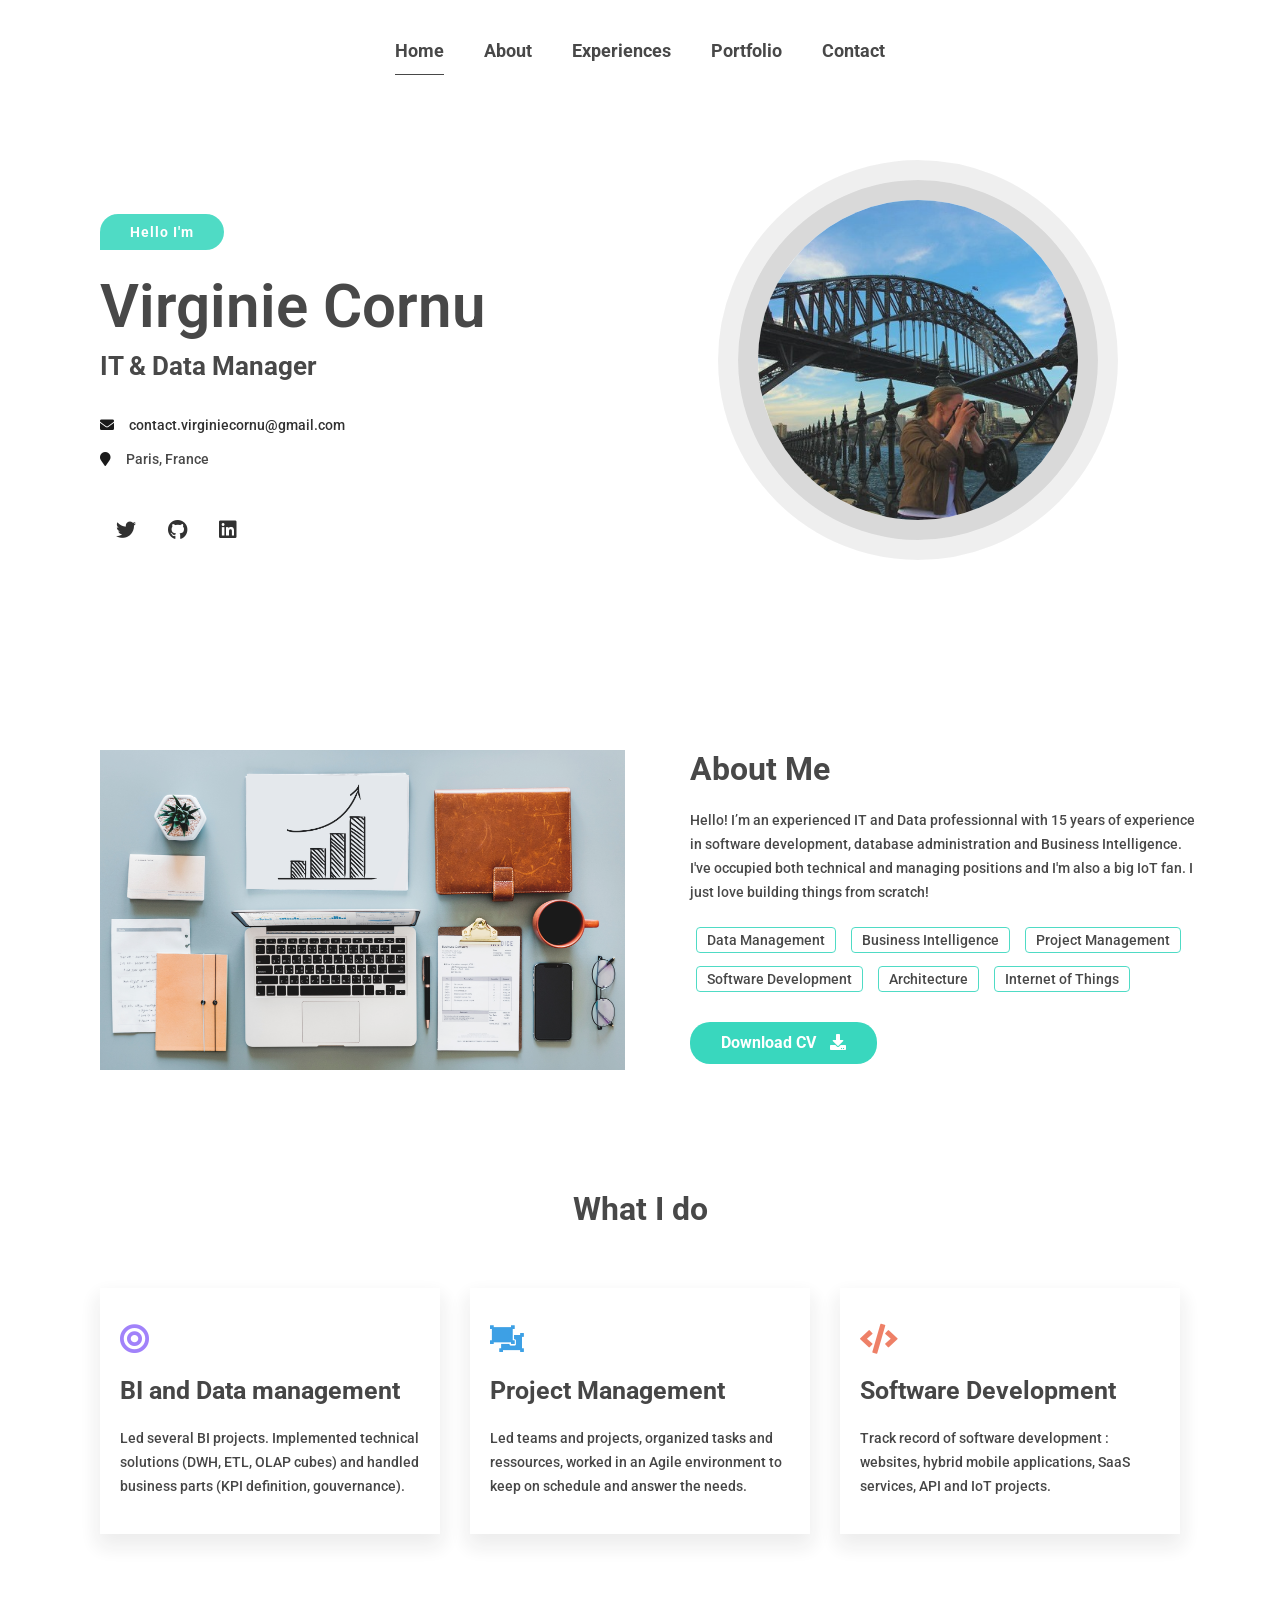
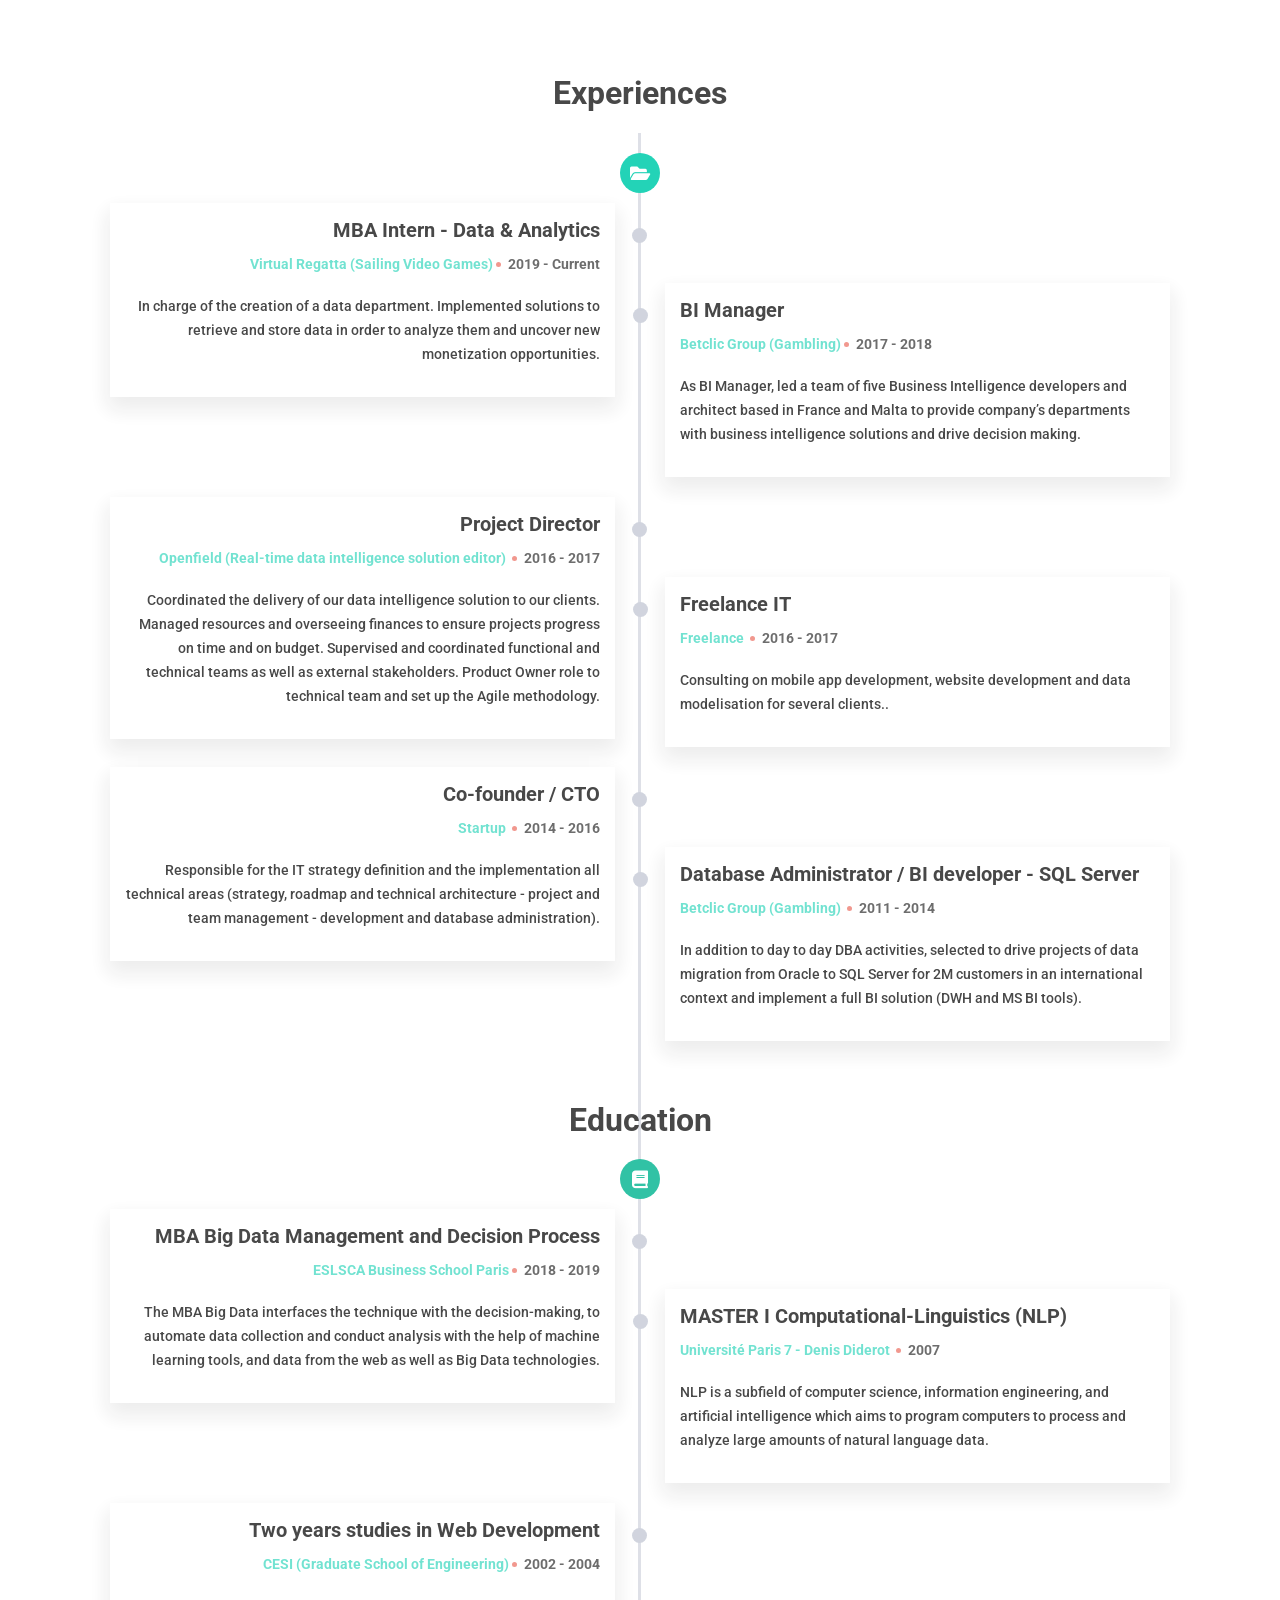
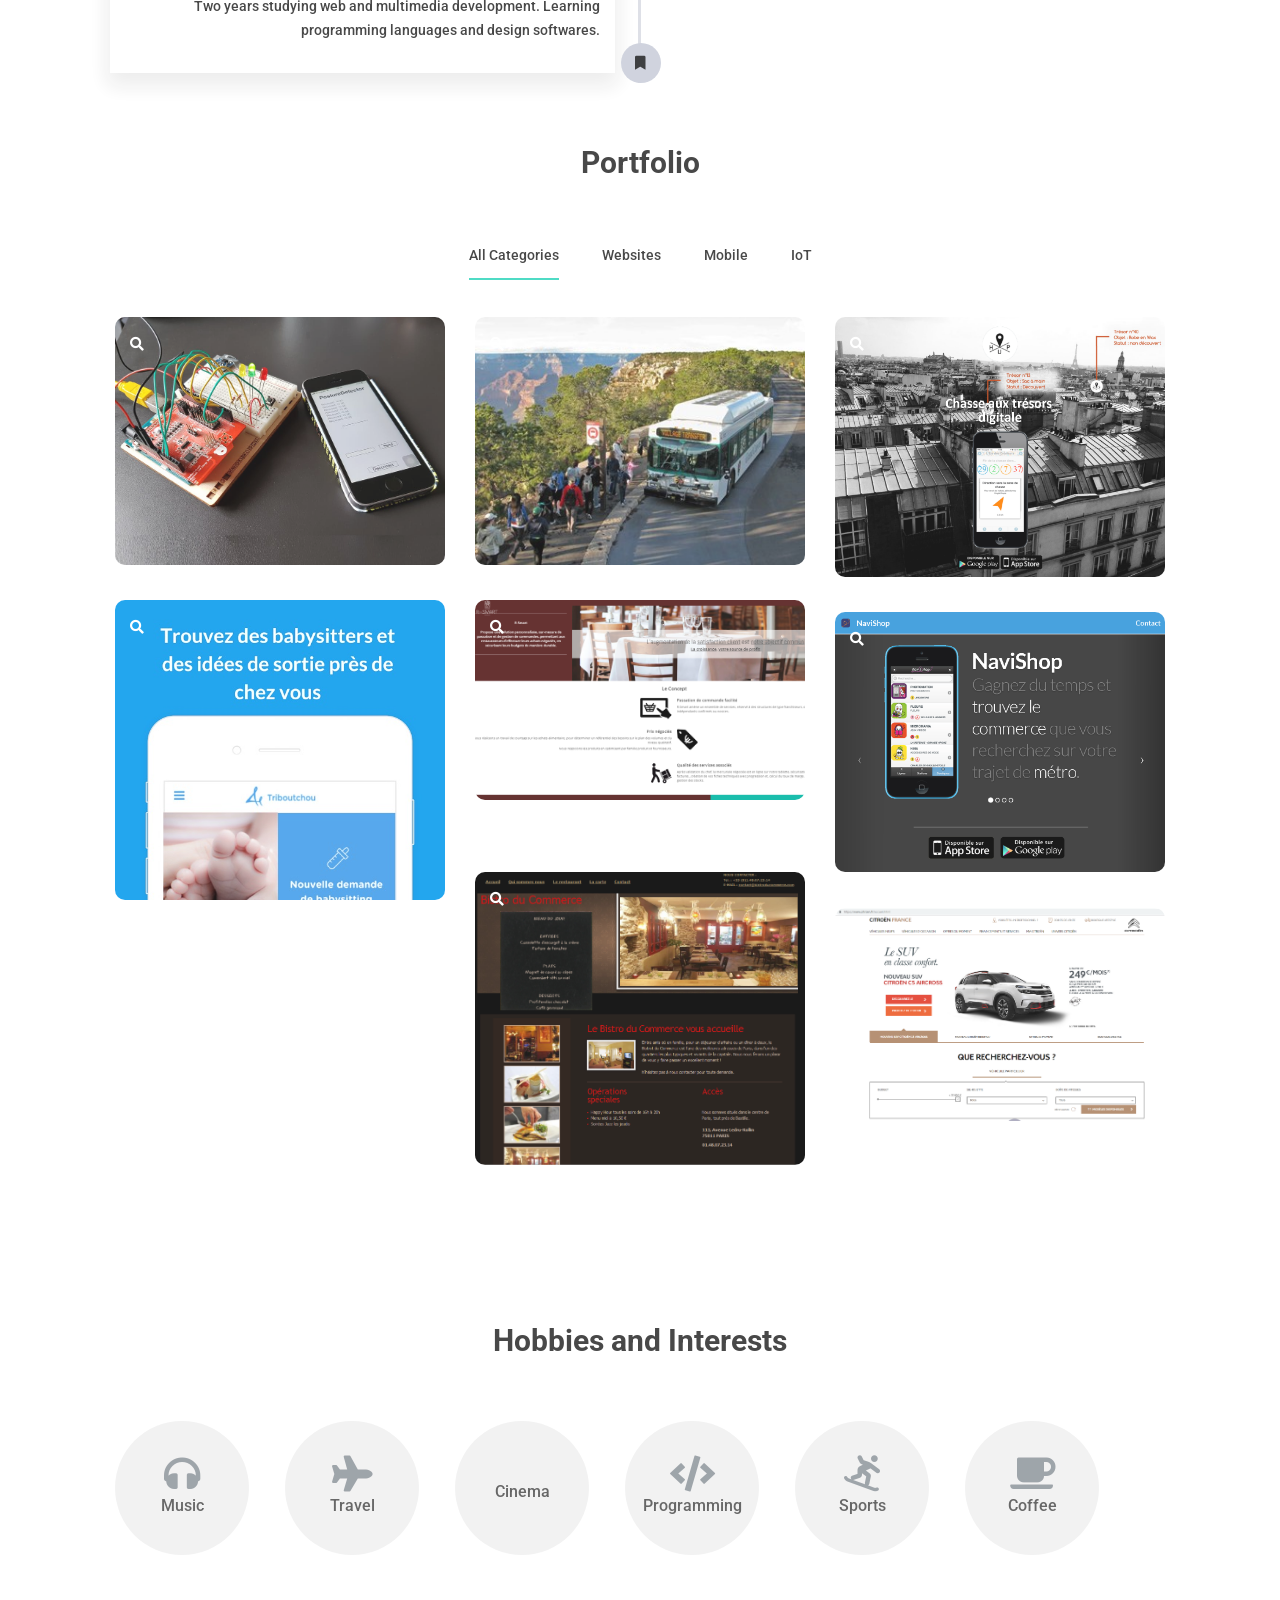
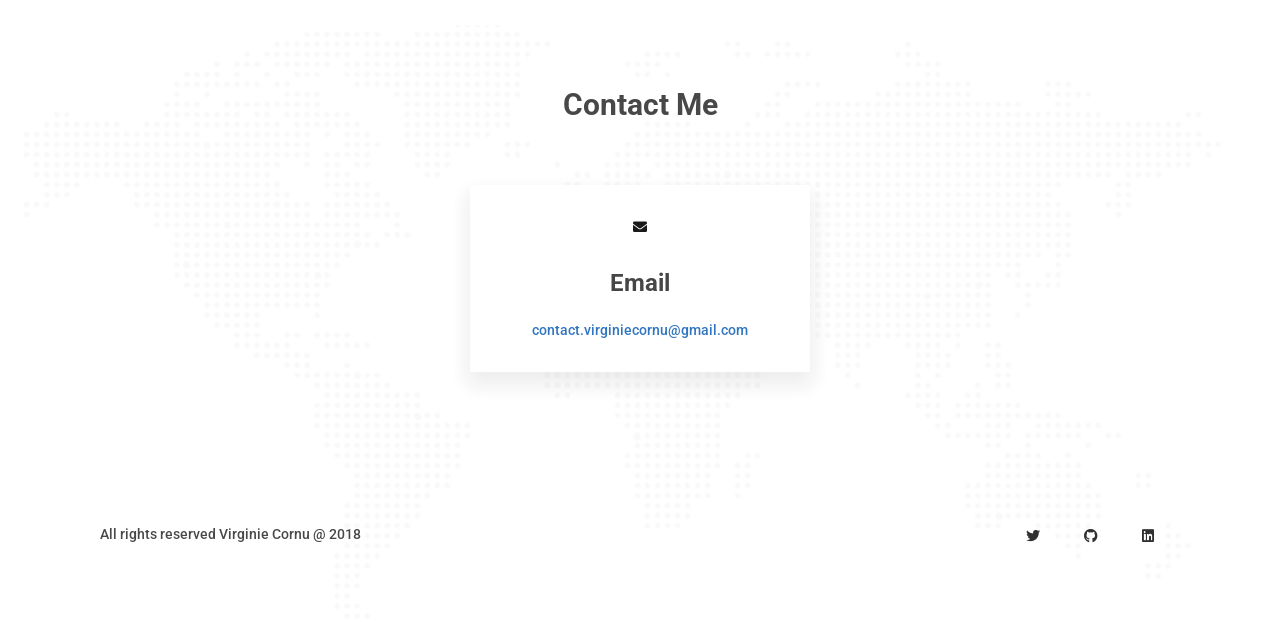
==== index.html @ fa6f68b9 "hu img" ====
<!doctype html>
<html lang="en">
    <head>
        <!-- Global site tag (gtag.js) - Google Analytics -->
        <script async src="https://www.googletagmanager.com/gtag/js?id=UA-139881128-1"></script>
        <script>
          window.dataLayer = window.dataLayer || [];
          function gtag(){dataLayer.push(arguments);}
          gtag('js', new Date());

          gtag('config', 'UA-139881128-1');
        </script>

        <title>Virginie Cornu - Resume | Portfolio</title>
        <!-- Required meta tags -->
        <meta charset="utf-8">
        <meta http-equiv="X-UA-Compatible" content="IE=edge">
        <meta name="description" content="Virginie Cornu - Resume | Portfolio." />
        <meta name="keywords" content="creative, cv, designer,  online cv, online resume, professional resume, responsive, resume, vcard " />
        <meta name="viewport" content="width=device-width, initial-scale=1, shrink-to-fit=no">

        <!-- FAV AND ICONS   -->
        <link rel="shortcut icon" href="assets/images/favicon.ico">
        <link rel="shortcut icon" href="assets/images/apple-icon.png">
        <link rel="shortcut icon" sizes="72x72" href="assets/images/apple-icon-72x72.png">
        <link rel="shortcut icon" sizes="114x114" href="assets/images/apple-icon-114x114.png">

        <!-- Google Font-->
        <link href="http://fonts.googleapis.com/css?family=Roboto" rel="stylesheet">
        <!-- Font Awesome -->
        <!--<link rel="stylesheet" href="assets/icons/font-awesome-4.7.0/css/font-awesome.min.css">-->
		<link rel="stylesheet" href="assets/icons/fontawesome-free-5.8.1-web/css/all.css">

        <!-- Bootstrap CSS -->
        <link rel="stylesheet" href="assets/plugins/css/bootstrap.min.css">
        <!-- Animate CSS-->
        <link rel="stylesheet" href="assets/plugins/css/animate.css">
        <!-- Owl Carousel CSS-->
        <link rel="stylesheet" href="assets/plugins/css/owl.css">
        <!-- Fancybox-->
        <link rel="stylesheet" href="assets/plugins/css/jquery.fancybox.min.css">
        <!-- Custom CSS-->
        <link rel="stylesheet" href="assets/css/styles.css">
        <link rel="stylesheet" href="assets/css/responsive.css">

        <!-- Colors -->
        <link rel="stylesheet" href="assets/css/colors/defauld.css" title="defauld">
        <!-- <link rel="alternate stylesheet" href="assets/css/colors/blue.css" title="blue"> -->
        <!-- <link rel="alternate stylesheet" href="assets/css/colors/green.css" title="green"> -->
        <!-- <link rel="alternate stylesheet" href="assets/css/colors/blue-munsell.css" title="blue-munsell"> -->
        <!-- <link rel="alternate stylesheet" href="assets/css/colors/orange.css" title="orange"> -->
        <!-- <link rel="alternate stylesheet" href="assets/css/colors/purple.css" title="purple"> -->
        <!-- <link rel="alternate stylesheet" href="assets/css/colors/slate.css" title="slate"> -->
        <!-- <link rel="alternate stylesheet" href="assets/css/colors/yellow.css" title="yellow"> -->
    </head>
    <body class="white-vertion black-bg">
        <!-- Start Loader -->
        <div class="section-loader">
            <div class="loader">
                <div></div>
                <div></div>
            </div>
        </div>
        <!-- End Loader -->

        <!--
        ===================
           NAVIGATION
        ===================
        -->
        <header class="black-bg mh-header mh-fixed-nav nav-scroll mh-xs-mobile-nav wow fadeInUp" id="mh-header">
            <div class="overlay"></div>
            <div class="container">
                <div class="row">
                    <nav class="navbar navbar-expand-lg mh-nav nav-btn">
                        <button class="navbar-toggler" type="button" data-toggle="collapse" data-target="#navbarSupportedContent" aria-controls="navbarSupportedContent" aria-expanded="false" aria-label="Toggle navigation">
                            <span class="navbar-toggler-icon icon"></span>
                        </button>

                        <div class="collapse navbar-collapse" id="navbarSupportedContent">
                            <ul class="navbar-nav mr-auto ml-auto">
                                <li class="nav-item active">
                                    <a class="nav-link" href="#mh-home">Home</a>
                                </li>
                                <li class="nav-item">
                                    <a class="nav-link" href="#mh-about">About</a>
                                </li><!--
                                <li class="nav-item">
                                   <a class="nav-link" href="#mh-skills">Skills</a>
                                </li>   -->
                                <li class="nav-item">
                                   <a class="nav-link" href="#mh-experience">Experiences</a>
                                </li>
                                <li class="nav-item">
                                    <a class="nav-link" href="#mh-portfolio">Portfolio</a>
                                </li>
                                <li class="nav-item">
                                   <a class="nav-link" href="#mh-contact">Contact</a>
                                </li>
                            </ul>
                        </div>
                    </nav>
                </div>
            </div>
        </header>

        <!--
        ===================
            HOME
        ===================
        -->
        <section class="mh-home" id="mh-home">
            <div class="home-ovimg">
                <div class="container">
                    <div class="row xs-column-reverse section-separator vertical-middle-content home-padding">
                        <div class="col-sm-6">
                            <div class="mh-header-info">
                                <div class="mh-promo wow fadeInUp" data-wow-duration="0.8s" data-wow-delay="0.1s">
                                    <span>Hello I'm</span>
                                </div>

                                <h2 class="wow fadeInUp" data-wow-duration="0.8s" data-wow-delay="0.2s">Virginie Cornu</h2>
                                <h4 class="wow fadeInUp" data-wow-duration="0.8s" data-wow-delay="0.3s">IT & Data Manager</h4>

                                <ul>
                                    <li class="wow fadeInUp" data-wow-duration="0.8s" data-wow-delay="0.4s"><i class="fa fa-envelope"></i><a href="mailto:">contact.virginiecornu@gmail.com</a></li>
                                    <li class="wow fadeInUp" data-wow-duration="0.8s" data-wow-delay="0.6s"><i class="fa fa-map-marker"></i><address>Paris, France</address></li>
                                </ul>

                                <ul class="social-icon wow fadeInUp" data-wow-duration="0.8s" data-wow-delay="0.7s">
									<li><a href="https://twitter.com/virginie_cornu" target="_blank"><i class="fab fa-twitter btn-lg"></i></a></li>
									<li><a href="https://github.com/cvirginie" target="_blank"><i class="fab fa-github btn-lg"></i></a></li>
                                    <li><a href="https://www.linkedin.com/in/virginiecornu/"><i class="fab fa-linkedin btn-lg"></i></a></li>
                                </ul>
                            </div>
                        </div>
                        <div class="col-sm-6">
                            <div class="hero-img wow fadeInUp" data-wow-duration="0.8s" data-wow-delay="0.6s">
                                <div class="img-border">
                                    <img src="assets/images/CV5.jpg" alt=""  class="img-fluid">
                                </div>
                            </div>
                        </div>
                    </div>
                </div>
            </div>
        </section>

        <!--
        ==================
            ABOUT
        =================
        -->
        <section class="mh-about" id="mh-about">
            <div class="container">
                <div class="row section-separator">
                    <div class="col-sm-12 col-md-6">
                        <div class="mh-about-img shadow-2 wow fadeInUp" data-wow-duration="0.8s" data-wow-delay="0.4s">
                            <img src="assets/images/work.jpg" alt="" class="img-fluid">
                        </div>
                    </div>
                    <div class="col-sm-12 col-md-6" style="padding-left:0;padding-right:0">
                        <div class="mh-about-inner">
                            <h2 class="wow fadeInUp" data-wow-duration="0.8s" data-wow-delay="0.1s">About Me</h2>
                            <p class="wow fadeInUp" data-wow-duration="0.8s" data-wow-delay="0.2s">Hello! I’m
                            an experienced IT and Data professionnal with 15 years of experience in software development, database administration
							and Business Intelligence. I've occupied both technical and managing positions and I'm also a big IoT fan.  I just love building things from scratch!</p>
                           <div class="mh-about-tag wow fadeInUp" data-wow-duration="0.8s" data-wow-delay="0.3s">
								<ul>
									<li><span>Data Management</span></li>
									<li><span>Business Intelligence</span></li>
									<li><span>Project Management</span></li>
									<li><span>Software Development</span></li>
									<li><span>Architecture</span></li>
									<li><span>Internet of Things</span></li>
								</ul>
							</div>
                            <a href="CV_VirginieCornu_USs_2019.pdf" class="btn btn-fill wow fadeInUp" data-wow-duration="0.8s" data-wow-delay="0.4s">Download CV <i class="fa fa-download"></i></a>
                        </div>
                    </div>
                </div>
            </div>
        </section>

        <!--
        ===================
           SERVICE
        ===================
        -->
        <section class="mh-service">
            <div class="container">
                <div class="row section-separator">
                    <div class="col-sm-12 text-center section-title wow fadeInUp" data-wow-duration="0.8s" data-wow-delay="0.2s">
                        <h2>What I do</h2>
                    </div>
                    <div class="col-sm-4">
                        <div class="mh-service-item shadow-1 dark-bg wow fadeInUp" data-wow-duration="0.8s" data-wow-delay="0.3s">
                            <i class="fa fa-bullseye purple-color"></i>
                            <h3>BI and Data management</h3>
                            <p>
                                Led several BI projects. Implemented technical solutions (DWH, ETL, OLAP cubes) and handled business parts (KPI definition, gouvernance).
                            </p>
                        </div>
                    </div>
                    <div class="col-sm-4">
                        <div class="mh-service-item shadow-1 dark-bg wow fadeInUp" data-wow-duration="0.8s" data-wow-delay="0.5s">
                            <i class="fa fa-object-ungroup sky-color"></i>
                            <h3>Project Management</h3>
                            <p>
                                Led teams and projects, organized tasks and ressources, worked in an Agile environment to keep on schedule and answer the needs.
                            </p>
                        </div>
                    </div>
                    <div class="col-sm-4">
                        <div class="mh-service-item shadow-1 dark-bg wow fadeInUp" data-wow-duration="0.8s" data-wow-delay="0.7s">
                            <i class="fa fa-code iron-color"></i>
                            <h3>Software Development</h3>
                            <p>
                                Track record of software development : websites, hybrid mobile applications, SaaS services, API and IoT projects.
                            </p>
                        </div>
                    </div>
                </div>
            </div>
        </section>

        <!--
        ===================
           SKILLS
        ===================
        <section class="mh-skills" id="mh-skills">
            <div class="container">
                <div class="row section-separator">
                    <div class="section-title text-center col-sm-12">
                    </div>
                    <div class="col-sm-12 col-md-6">
                        <div class="mh-skills-inner">
                            <div class="mh-professional-skill wow fadeInUp" data-wow-duration="0.8s" data-wow-delay="0.3s">
                                <h3>Professional Skills</h3>
                                <div class="each-skills">
                                    <div class="mh-about-tag wow fadeInUp" data-wow-duration="0.8s" data-wow-delay="0.3s">
										<ul>
											<li><span>Project Management</span></li>
											<li><span>Business Intelligence</span></li>
											<li><span>Data Architecture</span></li>
											<li><span>Cloud Computing</span></li>
											<li><span>Software Development</span></li>
										</ul>
									</div>
                                </div>
                            </div>
                        </div>
                    </div>
                    <div class="col-sm-12 col-md-6">
                        <div class="mh-professional-skills wow fadeInUp" data-wow-duration="0.8s" data-wow-delay="0.5s">
                            <h3>Technical Skills</h3>
                            <ul class="mh-professional-progress" >
                                <li>
                                    <div class="mh-progress mh-progress-circle" data-progress="95"></div>
                                    <div class="pr-skill-name">SQL</div>
                                </li>
                                <li>
                                    <div class="mh-progress mh-progress-circle" data-progress="55"></div>
                                    <div class="pr-skill-name">Computer Vision</div>
                                </li>
                                <li>
                                    <div class="mh-progress mh-progress-circle" data-progress="86"></div>
                                    <div class="pr-skill-name">Ionic/Cordova</div>
                                </li>
                                <li>
                                    <div class="mh-progress mh-progress-circle" data-progress="60"></div>
                                    <div class="pr-skill-name">IoT</div>
                                </li>
                                <li>
                                    <div class="mh-progress mh-progress-circle" data-progress="60"></div>
                                    <div class="pr-skill-name">Docker</div>
                                </li>
                                <li>
                                    <div class="mh-progress mh-progress-circle" data-progress="60"></div>
                                    <div class="pr-skill-name">Github</div>
                                </li>
                                <li>
                                    <div class="mh-progress mh-progress-circle" data-progress="60"></div>
                                    <div class="pr-skill-name">MongoDB</div>
                                </li>
                                <li>
                                    <div class="mh-progress mh-progress-circle" data-progress="60"></div>
                                    <div class="pr-skill-name">JIRA</div>
                                </li>
                            </ul>

                        </div>
                    </div>
                </div>
            </div>
        </section>
        -->


		<!--
        ===================
           RESUME
        ===================
        -->
		<section id="mh-experience" class="section mobileHide">
			<div class="container">
				<!-- section title -->
				<div class="section-title">
					<h2 style="margin-top: 80px;margin-bottom: 20px;">Experiences</h2>
				</div>
				<!-- section title end-->

				<div class="row">
					<div class="col-md-12">
						<div class="timeline">

						<!-- Experience Timeline -->

							<div class="timeline-category exp-category wow fadeInUp" data-wow-duration="0.8s" data-wow-delay="0.3s">

								<div class="timeline-category-icon">
									<div class="iconspace"><i class="fa fa-folder-open"></i></div>
								</div> <!-- /.timeline-category-icon end -->

							</div> <!-- /.timeline-category end -->


								<div class="timeline-post timeline-post-left wow fadeInUp" data-wow-duration="0.8s" data-wow-delay="0.3s">
									<div class="timeline-post-content-holder">
										<div class="timeline-post-icon"></div>
										<div class="timeline-post-title">
											<h5>MBA Intern - Data & Analytics</h5>
										</div>
										<div class="timeline-post-subtitle">
											<p><span>Virtual Regatta (Sailing Video Games)</span><span class="timeline-duration">2019 - Current</span></p>
										</div>
										<div class="timeline-post-content">
											<p>In charge of the creation of a data department.
											Implemented solutions to retrieve and store data in order to analyze them and uncover new monetization
											opportunities.</p>
										</div>
									</div>
								</div>
								<div class="timeline-post timeline-post-right wow fadeInUp" data-wow-duration="0.8s" data-wow-delay="0.3s">
									<div class="timeline-post-content-holder">
										<div class="timeline-post-icon"></div>
										<div class="timeline-post-title">
											<h5>BI Manager</h5>
										</div>
										<div class="timeline-post-subtitle">
											<p><span>Betclic Group (Gambling)</span><span class="timeline-duration">2017 - 2018</span></p>
										</div>
										<div class="timeline-post-content">
											<p>As BI Manager, led a team of five Business Intelligence developers and architect based in France and Malta to
											provide company’s departments with business intelligence solutions and drive decision making.</p>
										</div>
									</div>
								</div>
								<div class="timeline-post timeline-post-left wow fadeInUp" data-wow-duration="0.8s" data-wow-delay="0.3s">
									<div class="timeline-post-content-holder">
										<div class="timeline-post-icon"></div>
										<div class="timeline-post-title">
											<h5>Project Director</h5>
										</div>
										<div class="timeline-post-subtitle">
											<p><span>Openfield (Real-time data intelligence solution editor) </span><span class="timeline-duration">2016 - 2017</span></p>
										</div>
										<div class="timeline-post-content">
											<p>Coordinated the delivery of our data intelligence solution to our clients.
											Managed resources and overseeing finances to ensure projects progress on time and on budget.
											Supervised and coordinated functional and technical teams as well as external stakeholders.
											Product Owner role to technical team and set up the Agile methodology.</p>
										</div>
									</div>
								</div>
								<div class="timeline-post timeline-post-right wow fadeInUp" data-wow-duration="0.8s" data-wow-delay="0.3s">
									<div class="timeline-post-content-holder">
										<div class="timeline-post-icon"></div>
										<div class="timeline-post-title">
											<h5>Freelance IT</h5>
										</div>
										<div class="timeline-post-subtitle">
											<p><span>Freelance </span><span class="timeline-duration">2016 - 2017</span></p>
										</div>
										<div class="timeline-post-content">
											<p>Consulting on mobile app development, website development and data modelisation for several clients..</p>
										</div>
									</div>
								</div>
								<div class="timeline-post timeline-post-left wow fadeInUp" data-wow-duration="0.8s" data-wow-delay="0.3s">
									<div class="timeline-post-content-holder">
										<div class="timeline-post-icon"></div>
										<div class="timeline-post-title">
											<h5>Co-founder / CTO</h5>
										</div>
										<div class="timeline-post-subtitle">
											<p><span>Startup </span><span class="timeline-duration">2014 - 2016</span></p>
										</div>

										<div class="timeline-post-content">
											<p>Responsible for the IT strategy definition and the implementation all technical areas
											(strategy, roadmap and technical architecture - project and team management - development and database administration).</p>
										</div>
									</div>
								</div>

								<div class="timeline-post timeline-post-right wow fadeInUp" data-wow-duration="0.8s" data-wow-delay="0.3s">
									<div class="timeline-post-content-holder">
										<div class="timeline-post-icon"></div>
										<div class="timeline-post-title">
											<h5>Database Administrator / BI developer - SQL Server</h5>
										</div>
										<div class="timeline-post-subtitle">
											<p><span>Betclic Group (Gambling) </span><span class="timeline-duration">2011 - 2014</span></p>
										</div>
										<div class="timeline-post-content">
											<p>In addition to day to day DBA activities, selected to drive projects of data migration from Oracle to
											SQL Server for 2M customers in an international context and implement a full BI solution (DWH and MS BI tools).</p>
										</div>
									</div>
								</div>


						<!-- Experience Timeline  end -->

						<!-- Education Timeline -->
							<div class="timeline-category edu-cagegory wow fadeInUp" data-wow-duration="0.8s" data-wow-delay="0.3s">
								<h2 style="padding-top: 50px;margin-bottom: 20px;">Education</h2>
								<div class="timeline-category-icon">
									<div class="iconspace"><i class="fa fa-book"></i></div>
								</div> <!-- /.timeline-category-icon end -->
							</div> <!-- /.timeline-category end -->
								<div class="timeline-post timeline-post-left wow fadeInUp" data-wow-duration="0.8s" data-wow-delay="0.3s">
									<div class="timeline-post-content-holder">
										<div class="timeline-post-icon"></div>
										<div class="timeline-post-title">
											<h5>MBA Big Data Management and Decision Process</h5>
										</div>
										<div class="timeline-post-subtitle">
											<p><span>ESLSCA Business School Paris</span><span class="timeline-duration">2018 - 2019</span></p>
										</div>
										<div class="timeline-post-content">
											<p>The MBA Big Data interfaces the technique with the decision-making, to automate data collection
											and conduct analysis with the help of machine learning tools, and data from the web as well as Big Data
											technologies.</p>
										</div>
									</div> <!-- /.timeline-post-content-holder end -->
								</div> <!-- /.timeline-post end -->
								<div class="timeline-post timeline-post-right wow fadeInUp" data-wow-duration="0.8s" data-wow-delay="0.3s">
									<div class="timeline-post-content-holder">
										<div class="timeline-post-icon"></div>
										<div class="timeline-post-title">
											<h5>MASTER I Computational-Linguistics (NLP)</h5>
										</div>
										<div class="timeline-post-subtitle">
											<p><span>Université Paris 7 - Denis Diderot </span><span class="timeline-duration">2007</span></p>
										</div>
										<div class="timeline-post-content">
											<p>NLP is a subfield of computer science, information engineering, and artificial intelligence which
											aims to program computers to process and analyze large amounts of natural language data.</p>
										</div>
									</div> <!-- /.timeline-post-content-holder end -->
								</div> <!-- /.timeline-post end -->
								<div class="timeline-post timeline-post-left wow fadeInUp" data-wow-duration="0.8s" data-wow-delay="0.3s">
									<div class="timeline-post-content-holder">
										<div class="timeline-post-icon"></div>
										<div class="timeline-post-title">
											<h5>Two years studies in Web Development</h5>
										</div>
										<div class="timeline-post-subtitle">
											<p><span>CESI (Graduate School of Engineering)</span><span class="timeline-duration">2002 - 2004</span></p>
										</div>
										<div class="timeline-post-content">
											<p>Two years studying web and multimedia development. Learning programming languages and design softwares.</p>
										</div>
									</div> <!-- /.timeline-post-content-holder end -->
								</div> <!-- /.timeline-post end -->

						<!-- Education Timeline -->

							<div class="timeline-end-icon"><span> <i class="fa fa-bookmark"></i></span></div>
						</div>	<!-- /.timeline end -->
					</div> <!-- /.col-md-12 end -->
				</div>	<!-- /.row end -->
			</div> <!-- /.container end -->
		</section>

        <!--
        ===================
           EXPERIENCES
        ===================
        -->
        <section class="mh-experince mobileShow" id="mh-experience">
            <div class="bolor-overlay">
                <div class="container">
                    <div class="row section-separator">
                        <div class="col-sm-12 col-md-6">
                            <div class="mh-work">
                                 <h3>Work Experience</h3>
                                <div class="mh-experience-deatils">
                                    <!-- Education Institutes-->
                                    <div class="mh-work-item dark-bg wow fadeInUp" data-wow-duration="0.8s" data-wow-delay="0.4s">
                                        <h4>MBA Intern - Data & Analytics <a href="">Virtual Regatta</a></h4>
                                        <div class="mh-eduyear">From 2019</div>
                                        <p>In charge of the creation of a data department.
											Implemented solutions to retrieve and store data in order to analyze them and uncover new monetization
											opportunities.</p>
                                    </div>
                                    <!-- Education Institutes-->
                                    <div class="mh-work-item dark-bg wow fadeInUp" data-wow-duration="0.8s" data-wow-delay="0.6s">
                                        <h4>BI Manager at <a href="">Betclic Group</a></h4>
                                        <div class="mh-eduyear">2017-2018</div>
                                        <span>Responsibility :</span>
                                        <ul class="work-responsibility">
                                            <li><i class="fa fa-circle"></i>Led a team of five Business Intelligence developers and architect based in France and Malta</li>
                                            <li><i class="fa fa-circle"></i>Provide company’s departments with BI solutions and drive decision making</li>
                                        </ul>
                                    </div>
									<div class="mh-work-item dark-bg wow fadeInUp" data-wow-duration="0.8s" data-wow-delay="0.6s">
                                        <h4>Project Director at <a href="">Openfield</a></h4>
                                        <div class="mh-eduyear">2016-2017</div>
                                        <span>Responsibility :</span>
                                        <ul class="work-responsibility">
                                            <li><i class="fa fa-circle"></i>Coordinated the delivery of our data intelligence solution to our clients.</li>
                                            <li><i class="fa fa-circle"></i>Managed resources and overseeing finances to ensure projects progress on time and on budget. </li>
											<li><i class="fa fa-circle"></i>Supervised and coordinated functional and technical teams as well as external stakeholders. </li>
											<li><i class="fa fa-circle"></i>Product Owner role to technical team and set up the Agile methodology. </li>
                                        </ul>
                                    </div>
									<div class="mh-work-item dark-bg wow fadeInUp" data-wow-duration="0.8s" data-wow-delay="0.6s">
                                        <h4>Freelance IT</h4>
                                        <div class="mh-eduyear">2016-2017</div>
                                        <span>Responsibility :</span>
                                        <ul class="work-responsibility">
                                            <li><i class="fa fa-circle"></i>Consulting on mobile app development, website development and data modelisation for several clients.</li>
                                        </ul>
                                    </div>
									<div class="mh-work-item dark-bg wow fadeInUp" data-wow-duration="0.8s" data-wow-delay="0.6s">
                                        <h4>Co-Founder / CTO</h4>
                                        <div class="mh-eduyear">2014-2016</div>
                                        <span>Responsibility :</span>
                                        <ul class="work-responsibility">
                                            <li><i class="fa fa-circle"></i>Responsible for the IT strategy definition and the implementation all technical areas
											(strategy, roadmap and technical architecture - project and team management - development and database administration).</li>
                                        </ul>
                                    </div>

                                    <div class="mh-work-item dark-bg wow fadeInUp" data-wow-duration="0.8s" data-wow-delay="0.7s">
                                        <h4>Database Administrator / BI developer - SQL Server at <a href="">Betclic Group</a></h4>
                                        <div class="mh-eduyear">2011 - 2014</div>
                                        <span>Responsibility :</span>
                                        <ul class="work-responsibility">
                                            <li><i class="fa fa-circle"></i>Day to day DBA activities.</li>
                                            <li><i class="fa fa-circle"></i>Drove data migration projects from Oracle to SQL Server for 2M customers in an international context.</li>
											<li><i class="fa fa-circle"></i>implement a full BI solution (DWH and MS BI tools)</li>
                                        </ul>
                                    </div>
                                </div>
                            </div>
                        </div>
						<div class="col-sm-12 col-md-6">
                            <div class="mh-education">
                                 <h3 class="wow fadeInUp" data-wow-duration="0.8s" data-wow-delay="0.2s">Education</h3>
                                <div class="mh-education-deatils">
                                    <!-- Education Institutes-->
                                    <div class="mh-education-item dark-bg wow fadeInUp" data-wow-duration="0.8s" data-wow-delay="0.3s">
                                        <h4>MBA Big Data Management and Decision Process from <a href="http://www.eslsca.fr">ESLSCA Business School Paris</a></h4>
                                        <div class="mh-eduyear">2005-2008</div>
                                        <p>The MBA Big Data interfaces the technique with the decision-making, to automate data collection and
										conduct analysis with the help of machine learning tools, and data from the web as well as Big Data technologies.</p>
                                    </div>
                                    <!-- Education Institutes-->
                                    <div class="mh-education-item dark-bg wow fadeInUp" data-wow-duration="0.8s" data-wow-delay="0.5s">
                                        <h4>MASTER I Computational-Linguistics (NLP) From <a href="">Paris 7 University</a></h4>
                                        <div class="mh-eduyear">2007</div>
                                        <p>NLP is a subfield of computer science, information engineering, and artificial intelligence which aims to program computers
										to process and analyze large amounts of natural language data.</p>
                                    </div>
                                    <!-- Education Institutes-->
                                    <div class="mh-education-item dark-bg wow fadeInUp" data-wow-duration="0.8s" data-wow-delay="0.6s">
                                        <h4>Two years studies in Web Development From <a href="">CESI (Gradutate School of Engineering)</a></h4>
                                        <div class="mh-eduyear">2005-2008</div>
                                        <p>Two years studying web and multimedia development. Learning programming languages and design softwares.</p>
                                    </div>
                                </div>
                            </div>
                        </div>
                    </div>
                </div>
            </div>
        </section>


        <!--
        ===================
           PORTFOLIO
        ===================
        -->
        <section class="mh-portfolio" id="mh-portfolio">
            <div class="container">
                <div class="row section-separator">
                    <div class="section-title col-sm-12 wow fadeInUp" data-wow-duration="0.8s" data-wow-delay="0.1s">
                        <h3>Portfolio</h3>
                    </div>
                    <div class="part col-sm-12">
                        <div class="portfolio-nav col-sm-12" id="filter-button">
                            <ul>
                                <li data-filter="*" class="current wow fadeInUp" data-wow-duration="0.8s" data-wow-delay="0.1s"> <span>All Categories</span></li>
                                <li data-filter=".website" class="wow fadeInUp" data-wow-duration="0.8s" data-wow-delay="0.2s"><span>Websites</span></li>
                                <li data-filter=".mobile" class="wow fadeInUp" data-wow-duration="0.8s" data-wow-delay="0.3s"><span>Mobile</span></li>
                                <li data-filter=".iot" class="wow fadeInUp" data-wow-duration="0.8s" data-wow-delay="0.5s"><span>IoT</span></li>
                            </ul>
                        </div>
                        <div class="mh-project-gallery col-sm-12 wow fadeInUp" id="project-gallery" data-wow-duration="0.8s" data-wow-delay="0.5s">
                            <div class="portfolioContainer row">
                                <div class="grid-item col-md-4 col-sm-6 col-xs-12 ui iot">
                                    <figure>
                                        <img src="assets/images/portfolio/PostureDetector.jpg" alt="img04">
                                        <figcaption class="fig-caption">
                                            <i class="fas fa-search"></i>
                                            <h5 class="title">Posture Detector</h5>
                                            <span class="sub-title">IoT Project - Detect bad posture and send data on mobile phone by bluetooth</span>
                                            <a href="assets/images/portfolio/g2.png" data-fancybox data-src="#mh"></a>
                                        </figcaption>
                                    </figure>
                                </div>
                                <div class="grid-item col-md-4 col-sm-6 col-xs-12 iot">
                                    <figure>
                                        <img src="assets/images/portfolio/jarjarcam1.jpg" alt="img04">
                                        <figcaption class="fig-caption">
                                            <i class="fas fa-search"></i>
                                            <h5 class="title">JarJarCam / JarJarBus</h5>
                                            <span class="sub-title">OpenCV IoT Project for the Connected Car Challenge</span>
                                            <a data-fancybox data-src="#mh-jarjarcam"></a>
                                        </figcaption>
                                    </figure>
                                </div>
                                <div class="grid-item col-md-4 col-sm-6 col-xs-12 website mobile">
                                    <figure>
                                        <img src="assets/images/portfolio/hunt_up_1.jpg" alt="img_huntup">
                                        <figcaption class="fig-caption">
                                            <i class="fas fa-search"></i>
                                            <h5 class="title">Hunt-up</h5>
                                            <span class="sub-title">Treasure hunt mobile application</span>
                                            <a href="http://www.hunt-up.com" target='_blank'></a>
                                        </figcaption>
                                    </figure>
                                </div>
                                <div class="grid-item col-md-4 col-sm-6 col-xs-12 mobile">
                                    <figure style="height:300px">
                                        <img src="assets/images/portfolio/tbt.jpg" width="50%" alt="img04">
                                        <figcaption class="fig-caption">
                                            <i class="fas fa-search"></i>
                                            <h5 class="title">Triboutchou</h5>
                                            <span class="sub-title">Mobile app babysitting</span>
                                            <a href="http://www.triboutchou.com" target='_blank'></a>
                                        </figcaption>
                                    </figure>
                                </div>
                                <div class="grid-item col-md-4 col-sm-6 col-xs-12 website mobile">
                                    <figure>
                                        <img src="assets/images/portfolio/rsmart2.png" alt="img04">
                                        <figcaption class="fig-caption">
                                            <i class="fas fa-search"></i>
                                            <h5 class="title">R-Smart</h5>
                                            <span class="sub-title">Restauration tablet software</span>
                                            <a href="http://www.r-smart.fr" target='_blank'></a>
                                        </figcaption>
                                    </figure>
                                </div>
                                <div class="grid-item col-md-4 col-sm-6 col-xs-12 website mobile">
                                    <figure>
                                        <img src="assets/images/portfolio/navishop3.png" alt="img04">
                                        <figcaption class="fig-caption">
                                            <i class="fas fa-search"></i>
                                            <h5 class="title">Navishop</h5>
                                            <span class="sub-title">Find shops in Paris metro</span>
                                            <a href="http://www.navishop.fr" target='_blank'></a>
                                        </figcaption>
                                    </figure>
                                </div>
                                <div class="grid-item col-md-4 col-sm-6 col-xs-12 website">
                                    <figure>

                                    </figure>
                                </div>
                                <div class="grid-item col-md-4 col-sm-6 col-xs-12 website">
                                    <figure>
                                        <img src="assets/images/portfolio/bdc.png" alt="img04">
                                        <figcaption class="fig-caption">
                                            <i class="fas fa-search"></i>
                                            <h5 class="title">Bistro du Commerce</h5>
                                            <span class="sub-title">Restaurant website</span>
                                            <a href="assets/images/portfolio/g4.png" data-fancybox data-src="#mh"></a>
                                        </figcaption>
                                    </figure>
                                </div>
                                <div class="grid-item col-md-4 col-sm-6 col-xs-12 website">
                                    <figure>
                                        <img src="assets/images/portfolio/psa.png" alt="img04">
                                        <figcaption class="fig-caption">
                                            <i class="fas fa-search"></i>
                                            <h5 class="title">PSA Peugeot-Citroen</h5>
                                            <span class="sub-title">Citroen website</span>
                                            <a href="http://www.citroen.fr" target='_blank'></a>
                                        </figcaption>
                                    </figure>
                                </div>
                            </div> <!-- End: .grid .project-gallery -->
                        </div> <!-- End: .grid .project-gallery -->
                    </div> <!-- End: .part -->
                </div> <!-- End: .row -->
            </div>


            <div class="mh-portfolio-modal" id="mh">
                <div class="container">
                    <div class="row mh-portfolio-modal-inner">
                        <div class="col-sm-5">
                            <h2>Posture Detector</h2>
                            <p>Back pain affects a large amount of people around the world, impacting the health of the spine and
                                leading to many health problems (negative impacts on the quality of life, sleep disorders,
                                respiratory problems...)
                                Half of back pains are caused by improper posture and could therefore been prevented and cured by correcting the posture.
                                The only requirement is to actually detect a bad posture.
                                The focus of this project is to answer this problem: build a wearable device that's capable
                                of detecting bad posture and providing instant feedback to allow the wearer to correct his posture
                                immediately. Real-time posture data will also be transmitted by Bluetooth
                                on a mobile app made with Cordova.</p>
                            <div class="mh-about-tag">
                                <ul>
                                    <li><span>IoT</span></li>
                                    <li><span>Arduino</span></li>
                                    <li><span>Cordova</span></li>
                                    <li><span>Javascript</span></li>
                                </ul>
                            </div>
                            <a href="https://www.hackster.io/gini76/a-posture-detector-sending-bluetooth-data-to-a-cordova-app-36855e" target="_blank" class="btn btn-fill">Details on Hackster.io</a>
                        </div>
                        <div class="col-sm-7">
                            <div class="mh-portfolio-modal-img">
                                <img src="assets/images/portfolio/PostureDetector.jpg" alt="Arduino UNO board and a breadboard + BLE Shield + Mobile App made with Cordova" class="img-fluid">
                                <p>Arduino UNO board and a breadboard + BLE Shield + Mobile App made with Cordova</p>
                                <img src="assets/images/portfolio/PostureDetector_withoutBuzz_Sketch_bb.jpg" alt="Fritzing sketch" class="img-fluid">
                                <p>Fritzing sketch.</p>
                            </div>
                        </div>
                    </div>
                </div>
            </div>

            <div class="mh-portfolio-modal" id="mh-jarjarcam">
                <div class="container">
                    <div class="row mh-portfolio-modal-inner">
                        <div class="col-sm-5">
                            <h2>JarJarCam</h2>
                            <p>This project has been presented for the Connected Car Challenge organized by La Fabrique des Mobilités in Paris.
The purpose is to create an open hardware solution in order to simplify data production and utilization from different types of vehicle and usages.
For this challenge, I worked on a project called JarJarBus which goal is to give an idea of how much a bus is crowded or empty, in real time.</p>
<p>Won the 3rd place of the challenge</p>
                            <div class="mh-about-tag">
                                <ul>
                                    <li><span>IoT</span></li>
                                    <li><span>OpenCV</span></li>
                                    <li><span>Python</span></li>
                                    <li><span>Deep Learning</span></li>
                                    <li><span>MangOH Red</span></li>
                                    <li><span>Raspberry Pi</span></li>
                                    <li><span>Computer Vision</span></li>
                                </ul>
                            </div>
                            <a href="https://medium.com/open-hardware/iot-car-challenge-part-02-e1bd5b23927f" target="_blank" class="btn btn-fill">Read on Medium</a>
                        </div>
                        <div class="col-sm-7">
                            <div class="mh-portfolio-modal-img">
                                <img src="assets/images/portfolio/Jarjarcam_details.PNG" alt="" class="img-fluid">
                            </div>
                        </div>
                    </div>
                </div>
            </div>
        </section>




        <!--
        ===================
           HOBBIES
        ===================
        -->
		<section class="mh-portfolio" id="mh-hobbies">
            <div class="container">
                <div class="row section-separator">
					<div class="col-sm-12 section-title wow fadeInUp" data-wow-duration="0.8s" data-wow-delay="0.2s">
						<h3>Hobbies and Interests</h3>
					</div>
					<div class="col-sm-12 col-md-12 wow fadeInUp" data-wow-duration="0.8s" data-wow-delay="0.3s">
						<div style='margin:auto;'  class="col-md-12">
							<div class="about-extra">
								<div class="about-extra-icon">
									<ul>
										<li>
											<p><i class="fa fa-headphones"></i><br><span>Music</span></p>
										</li>
										<li>
											<p><i class="fa fa-plane"></i><br><span>Travel</span></p>
										</li>
										<li>
											<p><i class="fa fa-video-camera"></i><br><span>Cinema</span></p>
										</li>
										<li>
											<p><i class="fa fa-code"></i><br><span>Programming</span></p>
										</li>

										<li>
											<p><i class="fas fa-snowboarding"></i><br><span>Sports</span></p>
										</li>
										<li>
											<p><i class="fa fa-coffee"></i><br><span>Coffee</span></p>
										</li>
									</ul>
								</div> <!-- end .about-extra-icon -->
							</div><!-- end .about-extra -->
						</div>
					</div>
				</div>
			</div>
		</section>
        <!--
        ===================
           FOOTER 1
        ===================
        -->
        <footer class="mh-footer" id="mh-contact">
            <div class="map-image image-bg">
                <div class="container">
                    <div class="row section-separator">

                        <div class="col-sm-12 section-title wow fadeInUp" data-wow-duration="0.8s" data-wow-delay="0.2s">
                            <h3>Contact Me</h3>
                        </div>
                        <div class="col-sm-12 mh-footer-address">
                            <div class="row">
                                <!--<div class="col-sm-12 col-md-8">
                                    <form id="contactForm" class="single-form quate-form wow fadeInUp" data-toggle="validator">
										<div id="msgSubmit" class="h3 text-center hidden"></div>
										<div class="row">
											<div class="col-md-6 col-sm-12">
												<input name="name" class="contact-name form-control" id="name" type="text" placeholder="First Name" required>
											</div>
											<div class="col-md-6 col-sm-12">
												<input name="name" class="contact-email form-control" id="L_name" type="text" placeholder="Last Name" required>
											</div>
											<div class="col-sm-12">
												<input name="name" class="contact-subject form-control" id="email" type="email" placeholder="Your Email" required>
											</div>
											<div class="col-sm-12">
												<textarea class="contact-message" id="message" rows="6" placeholder="Your Message" required></textarea>
											</div>

											<div class="btn-form col-sm-12">
												<button type="submit" class="btn btn-fill btn-block" id="form-submit">Send Message</button>
											</div>
										</div>
									</form>
                                </div> -->
                                <div class="col-sm-12 col-md-4" style="margin:auto;">
                                    <div class="mh-address-footer-item dark-bg shadow-1 wow fadeInUp" data-wow-duration="0.8s" data-wow-delay="0.5s">
                                        <div class="each-icon">
                                            <i class="fas fa-envelope btn-2x"></i>
                                        </div>
                                        <div class="each-info">
                                            <h4>Email</h4>
                                            <a style="color:#0056b3" href="contact.virginiecornu@gmail.com">contact.virginiecornu@gmail.com</a>
                                        </div>
                                    </div>
                                </div>
                            </div>
                        </div>


                        <div class="col-sm-12 mh-copyright wow fadeInUp" data-wow-duration="0.8s" data-wow-delay="0.3s">
                            <div class="row">
                                <div class="col-sm-4">
                                    <div class="text-left text-xs-center">
                                        <p>All rights reserved Virginie Cornu @ 2018</p>
                                    </div>
                                </div>
                                <div class="col-sm-4">
                                </div>
                                <div class="col-sm-4">
                                    <div class="text-right text-xs-right">
										<ul class="social-icon">
											<li><a href="https://twitter.com/virginie_cornu" target="_blank"><i class="fab fa-twitter btn-sm"></i></a></li>
											<li><a href="https://github.com/cvirginie" target="_blank"><i class="fab fa-github btn-sm"></i></a></li>
											<li><a href="https://www.linkedin.com/in/virginiecornu/"><i class="fab fa-linkedin btn-sm"></i></a></li>
										</ul>
									</div>
                                </div>
                            </div>
                        </div>
                    </div>
                </div>
            </div>
        </footer>

    <!--
    ==============
    * JS Files *
    ==============
    -->

    <!-- jQuery first, then Popper.js, then Bootstrap JS -->

    <!-- jQuery -->
    <script src="assets/plugins/js/jquery.min.js"></script>
    <!-- popper -->
    <script src="assets/plugins/js/popper.min.js"></script>
    <!-- bootstrap -->
    <script src="assets/plugins/js/bootstrap.min.js"></script>
    <!-- owl carousel -->
    <script src="assets/plugins/js/owl.carousel.js"></script>
    <!-- validator -->
    <script src="assets/plugins/js/validator.min.js"></script>
    <!-- wow -->
    <script src="assets/plugins/js/wow.min.js"></script>
    <!-- mixin js-->
    <script src="assets/plugins/js/jquery.mixitup.min.js"></script>
    <!-- circle progress-->
    <script src="assets/plugins/js/circle-progress.js"></script>
    <!-- jquery nav -->
    <script src="assets/plugins/js/jquery.nav.js"></script>
    <!-- Fancybox js-->
    <script src="assets/plugins/js/jquery.fancybox.min.js"></script>
    <!-- isotope js-->
    <script src="assets/plugins/js/isotope.pkgd.js"></script>
    <script src="assets/plugins/js/packery-mode.pkgd.js"></script>
    <!-- Map api -->
    <script src="http://maps.googleapis.com/maps/api/js?v=3.exp&amp;key=AIzaSyCRP2E3BhaVKYs7BvNytBNumU0MBmjhhxc"></script>
    <!-- Custom Scripts-->
    <script src="assets/js/map-init.js"></script>
    <script src="assets/js/custom-scripts.js"></script>
    </body>
</html>
---- assets/css/styles.css ----
/*------------- 
[Table of contents]

[ DEFULT INDEX NUMBER ]

1.  GENERAL CSS
2.  NAVBAR
4.  HOME
5.  SERVICE
6.  ABOUT
7.  TESTIMONIAL
8.  FAQ
9.  QUATE
10. SUBSCRIBE
11. PRICING
12. BLOG
13. FOOTER
14. COPYRIGHT


-------------------------------------------------------------------*/
/*------------------------------------------------------------------
[ Color codes ]
    
    [ Text and Background Color ]
        Main color 1:       #1c93e5     
        Main color 2:       #009688      
        Main color 3:       #9c27b0
        Main color 4:       #ff4081      
        Background 1:       #FFFFFF            
        Background 2:       #F6F6F6           
        Shadow color:       #000000;            

-------------------------------------------------------------------*/
/*------------------------------------------------------------------
[Typography]

    [ There are using two different font typography ]
        Typography 1: Roboto font;
        Typography 2: Montserrat font;

    [ Other Typography style are same ]
    Body :
        font-style:     normal;
        font-size:      15px;

    h2:
        font-size: 48px;
        line-height: 55px;

    h3:
        font-size: 30px;
        line-height: 40px;

    h4:
        font-size: 20px;
        font-weight: 600;

    p:  
        font-size: 18px;
        line-height: 30px;


-------------------------------------------------------------------*/
/*
================
 VARIABLES
================
*/
* {
  -webkit-font-smoothing: antialiased;
  -moz-osx-font-smoothing: grayscale; }

.shadow-1 {
  -webkit-box-shadow: 0 2px 5px 0 rgba(0, 0, 0, 0.16), 0 2px 10px 0 rgba(0, 0, 0, 0.12);
  -moz-box-shadow: 0 2px 5px 0 rgba(0, 0, 0, 0.16), 0 2px 10px 0 rgba(0, 0, 0, 0.12);
  box-shadow: 0 2px 5px 0 rgba(0, 0, 0, 0.16), 0 2px 10px 0 rgba(0, 0, 0, 0.12); }

/**
 * -------------------
 *  Defult CSS 
 * -------------------
 */
html {
  text-rendering: optimizeLegibility;
  -webkit-font-smoothing: antialiased; }

body {
  font-family: "roboto", sans-serif;
  font-size: 14px;
  font-style: none;
  line-height: 24px;
  font-weight: 500;
  overflow-x: hidden !important;
  text-align: left;
  position: relative;
  color: #999999;
  opacity: 0.9; }

h1, h2, h3, h4, h5, h6 {
  font-family: "roboto", sans-serif; }

p {
  opacity: 0.9; }

.nav li a {
  text-decoration: none !important;
  display: inline-block;
  cursor: pointer;
  padding: 0px;
  background-color: transparent;
  -moz-transition: color 0.3s ease;
  -o-transition: color 0.3s ease;
  -webkit-transition: color 0.3s ease;
  transition: color 0.3s ease; }
  .nav li a:hover {
    background-color: transparent; }
  .nav li a:focus {
    background-color: transparent;
    outline: 0 !important; }

a {
  text-decoration: none !important;
  cursor: pointer;
  padding: 0px;
  background-color: transparent;
  -moz-transition: color 0.3s ease;
  -o-transition: color 0.3s ease;
  -webkit-transition: color 0.3s ease;
  transition: color 0.3s ease;
  color: #000;
  opacity: 0.9; }
  a:hover {
    background-color: transparent; }
  a:focus {
    background-color: transparent;
    outline: 0 !important; }

.center {
  float: none;
  margin: 0 auto;
  text-align: center; }

/**
 * ---------------------
 *  Defult Halping Class
 * ---------------------
 */
.overflow {
  overflow: hidden; }

.relative {
  position: relative; }

.display-table {
  display: table;
  width: 100%;
  height: 100%; }

.display-flex {
  display: flex;
  flex: 1; }

.vertical-middle {
  display: table-cell;
  float: none;
  vertical-align: middle; }

/**
 * --------------------------------------
 *  Video Section Background Defult Style
 * --------------------------------------
 */
.section-video {
  position: fixed;
  top: 0;
  bottom: 0;
  left: 0;
  right: 0;
  min-height: 100%;
  min-width: 100%;
  overflow: hidden;
  z-index: -1; }
  .section-video .bgvid {
    position: absolute;
    top: 0;
    left: 0;
    min-height: 100%;
    min-width: 100%;
    background-size: cover;
    -o-background-size: cover;
    -moz-background-size: cover;
    -webkit-background-size: cover; }

.body-video-bg > .section-video {
  position: fixed;
  top: 0;
  left: 0; }

.section-title {
  text-align: center; }
  .section-title h3 {
    font-size: 30px;
    line-height: 40px;
    color: #fff;
    font-weight: bold;
    margin-bottom: 60px; }

/**
 * ------------------------------------
 *  Every Section Headline Defult Class
 * ------------------------------------
 */
.section-heading {
  display: block;
  margin: 0; }

.section-header {
  margin-bottom: 100px;
  text-align: center; }
  .section-header .sub-heading {
    font-size: 22px;
    line-height: 30px;
    font-weight: 300;
    text-transform: uppercase;
    margin: 0 0 10px 0; }
  .section-header.text-left,
  .section-header.text-left * {
    text-align: left; }
  .section-header.text-right,
  .section-header.text-right * {
    text-align: right; }

.section-header-separator {
  position: relative;
  width: 145px;
  margin: 5px auto;
  display: inline-block; }
  .section-header-separator .icon {
    font-size: 48px;
    text-align: center !important; }
  .section-header-separator::before, .section-header-separator::after {
    content: '';
    position: absolute;
    width: 57px;
    height: 2px;
    top: 25px; }
  .section-header-separator::before {
    left: 0; }
  .section-header-separator::after {
    right: 0; }

.v-middle {
  display: -webkit-flex;
  display: -moz-flex;
  display: -ms-flexbox;
  display: flex;
  align-items: center;
  -webkit-align-items: center;
  justify-content: center;
  -webkit-justify-content: center;
  flex-direction: row;
  -webkit-flex-direction: row; }

.mini-separator {
  padding: 20px 0; }

/**
 * ---------------------
 *   Defult Button Style
 * ---------------------
 */
.btn {
  -moz-transition: color 0.3s ease;
  -o-transition: color 0.3s ease;
  -webkit-transition: color 0.3s ease;
  transition: color 0.3s ease;
  outline: 0;
  padding: 8px 30px;
  font-weight: bold;
  border-radius: 20px; }
  .btn:last-child {
    margin-right: 0px !important; }
  .btn .icon {
    position: relative;
    top: 2px; }
    .btn .icon img {
      position: relative;
      top: -3px;
      width: 14px; }
  .btn.btn-fill {
    background-color: #0bceaf;
    color: #fff; }
  .btn.left-icon .icon {
    margin-right: 15px; }
  .btn.right-icon .icon {
    margin-left: 15px; }
  .btn.btn-border {
    background-color: transparent; }
  .btn.white-btn-border {
    background-color: transparent;
    border-color: #fff; }
  .btn.btn-round {
    padding: 15px;
    border-radius: 50%;
    width: 65px;
    height: 65px;
    font-size: 24px;
    text-align: center; }
    .btn.btn-round .icon {
      top: 7px; }
  .btn.apple, .btn.androad {
    -webkit-border-radius: 3px !important;
    -moz-border-radius: 3px !important;
    border-radius: 3px !important;
    padding: 9px 28px;
    height: 82px; }
    .btn.apple img, .btn.androad img {
      width: 35px;
      height: 100%;
      float: left; }
    .btn.apple .icon, .btn.androad .icon {
      font-size: 60px;
      float: left; }
    .btn.apple span, .btn.androad span {
      display: block;
      -moz-transition: color 0.3s ease;
      -o-transition: color 0.3s ease;
      -webkit-transition: color 0.3s ease;
      transition: color 0.3s ease; }
    .btn.apple .group, .btn.androad .group {
      float: right; }
    .btn.apple .big,
    .btn.apple .small, .btn.androad .big,
    .btn.androad .small {
      text-align: left;
      margin-left: 7px;
      line-height: 30px; }
    .btn.apple .big, .btn.androad .big {
      font-size: 24px;
      font-weight: 400; }
    .btn.apple .small, .btn.androad .small {
      font-size: 16px; }

.btn.active.focus,
.btn.active:focus,
.btn.focus,
.btn:active.focus,
.btn:active:focus,
.btn:focus {
  outline: thin dotted;
  outline: 0px auto -webkit-focus-ring-color !important;
  outline-offset: -2px; }

.btn-text-link {
  padding: 50px 0 0 0;
  text-align: center; }
  .btn-text-link a {
    margin-left: 10px; }

/** 
 * -----------------
 * Social Icon Style
 * -----------------
 */
.social-icon {
  display: inline-block; }
  .social-icon li {
    list-style: none;
    float: left;
    margin-bottom: 0px;
    margin-right: 8px; }
    .social-icon li a {
      text-align: center;
      width: 45px;
      height: 45px;
      padding: 10px;
      border-radius: 50%; }
    .social-icon li:last-child a {
      margin-right: 0px; }

/**
 * -----------------------------------
 * Subscription and contact  "MESSAGE"
 * -----------------------------------
 */
.subscription-success,
.subscription-failed,
.email-success,
.email-failed,
.email-loading {
  font-size: 15px;
  display: none;
  text-align: center !important;
  padding: 10px !important; }

.email-loading {
  color: #52B8FF; }
  .email-loading img {
    width: 15px;
    position: relative;
    top: -2px; }

.subscription-failed,
.email-failed {
  color: #FF5252 !important; }
  .subscription-failed .icon,
  .email-failed .icon {
    font-size: 20px;
    position: relative;
    top: 5px; }

.subscription-success,
.email-success {
  color: #56CC35; }

.subscription-failed .icon,
.email-failed .icon,
.subscription-success .icon,
.email-success .icon {
  font-size: 20px;
  position: relative;
  top: 5px; }

/**
 * ------------------
 * list
 * ------------------
 */
ul {
  margin: 0;
  padding: 0; }
  ul li {
    list-style-type: none; }

/**
 * =================
 * CONTAINER HALF CONTENT
 * =================
 */
.content-half {
  position: relative; }

.container-half-left {
  left: 0;
  background-position: center right; }

.container-half-right {
  right: 0;
  background-position: center left; }

.vertical-middle-content {
  display: -webkit-flex;
  display: -moz-flex;
  display: -ms-flexbox;
  display: flex;
  align-items: center;
  -webkit-align-items: center;
  justify-content: center;
  -webkit-justify-content: center;
  flex-direction: row;
  -webkit-flex-direction: row; }

/**
 * ---------------------------------
 *  Section Background Size Property
 * ---------------------------------
 */
.bg-cover {
  -webkit-background-size: cover;
  -moz-background-size: cover;
  -o-background-size: cover;
  background-size: cover;
  background-position: 50% 50%;
  background-attachment: initial;
  background-repeat: no-repeat; }

.dark-bg {
  background-color: #202026; }

.section-separator {
  padding: 60px 0;
margin: auto;  }

.home-section-separator {
  padding-top: 100px;
  padding-bottom: 200px; }

.bg-black {
  background-color: #000; }

.form-control {
  -webkit-box-shadow: 0 0px 2px 0 rgba(255, 255, 255, 0.16), 0 0px 2px 0 rgba(255, 255, 255, 0.12);
  -moz-box-shadow: 0 0px 2px 0 rgba(255, 255, 255, 0.16), 0 0px 2px 0 rgba(255, 255, 255, 0.12);
  box-shadow: 0 0px 2px 0 rgba(255, 255, 255, 0.16), 0 0px 2px 0 rgba(255, 255, 255, 0.12);
  background-color: transparent;
  border-color: transparent;
  margin-bottom: 20px;
  height: 50px;
  line-height: 50px; }
  .form-control:focus {
    -webkit-box-shadow: 0 0px 2px 0 rgba(255, 255, 255, 0.16), 0 0px 2px 0 rgba(255, 255, 255, 0.12);
    -moz-box-shadow: 0 0px 2px 0 rgba(255, 255, 255, 0.16), 0 0px 2px 0 rgba(255, 255, 255, 0.12);
    box-shadow: 0 0px 2px 0 rgba(255, 255, 255, 0.16), 0 0px 2px 0 rgba(255, 255, 255, 0.12);
    background-color: transparent; }

.p-200 {
  padding: 0 200px; }

.img-overlay {
  background-image: url(../images/footer-bg.png);
  background-size: cover;
  background-size: cover;
  background-repeat: no-repeat;
  margin: 0 auto;
  background-position: center center; }

.image-bg {
  background-size: cover;
  background-size: cover;
  background-repeat: no-repeat;
  margin: 0 auto;
  background-position: center center; }

.home-2-img {
  background-image: url(../images/home-bg-img.jpg); }

.featured-img-one {
  background-image: url(../images/home-bg-img.jpg); }

.featured-img-two {
  background-image: url(../images/extra-feature-bg.jpg); }

.map-image {
  background-image: url(../images/map-color-overlay.png); }

.mt-30 {
  margin-top: 30px; }

button {
  outline: 0; }
  button:hover {
    outline: 0; }
  button:focus {
    outline: 0; }

.btn {
  outline: 0; }
  .btn:hover {
    outline: 0; }
  .btn:focus {
    outline: 0; }

.round-image {
  border-radius: 50%; }

.form-control {
  padding: 20px;
  -webkit-box-shadow: 0 0px 2px 0 rgba(255, 255, 255, 0.8), 0 0px 1px 1px rgba(255, 255, 255, 0.8);
  -moz-box-shadow: 0 0px 2px 0 rgba(255, 255, 255, 0.8), 0 0px 1px 1px rgba(255, 255, 255, 0.8);
  box-shadow: 0 0px 2px 0 rgba(255, 255, 255, 0.8), 0 0px 1px 1px rgba(255, 255, 255, 0.8); }
  .form-control:focus {
    -webkit-box-shadow: 0 0px 2px 0 rgba(255, 255, 255, 0.8), 0 0px 1px 1px rgba(255, 255, 255, 0.8);
    -moz-box-shadow: 0 0px 2px 0 rgba(255, 255, 255, 0.8), 0 0px 1px 1px rgba(255, 255, 255, 0.8);
    box-shadow: 0 0px 2px 0 rgba(255, 255, 255, 0.8), 0 0px 1px 1px rgba(255, 255, 255, 0.8);
    border-color: transparent; }

.contact-message {
  -webkit-box-shadow: 0 0px 2px 0 rgba(255, 255, 255, 0.8), 0 0px 1px 1px rgba(255, 255, 255, 0.8);
  -moz-box-shadow: 0 0px 2px 0 rgba(255, 255, 255, 0.8), 0 0px 1px 1px rgba(255, 255, 255, 0.8);
  box-shadow: 0 0px 2px 0 rgba(255, 255, 255, 0.8), 0 0px 1px 1px rgba(255, 255, 255, 0.8);
  background-color: transparent;
  border-color: transparent;
  margin-bottom: 20px;
  width: 100%;
  padding: 20px;
  outline: 0; }
  .contact-message:focus {
    -webkit-box-shadow: 0 0px 2px 0 rgba(255, 255, 255, 0.8), 0 0px 1px 1px rgba(255, 255, 255, 0.8);
    -moz-box-shadow: 0 0px 2px 0 rgba(255, 255, 255, 0.8), 0 0px 1px 1px rgba(255, 255, 255, 0.8);
    box-shadow: 0 0px 2px 0 rgba(255, 255, 255, 0.8), 0 0px 1px 1px rgba(255, 255, 255, 0.8);
    border-color: transparent; }

/** 
 * -----------------
 * General CSS
 * -----------------
 */
.h1, .h2, .h3, .h4, .h5, .h6, h1, h2, h3, h4, h5, h6 {
  font-weight: bold; }

.white-vertion.black-bg {
  background-color: #fff; }
.white-vertion .section-loader {
  background: #fff; }
.white-vertion ::placeholder {
  color: #000; }
.white-vertion a {
  color: #000; }
.white-vertion h2 {
  color: #000; }
.white-vertion h3 {
  color: #000; }
.white-vertion h4 {
  color: #000; }
.white-vertion h5 {
  color: #000; }
.white-vertion h6 {
  color: #000; }
.white-vertion p {
  color: #000; }
.white-vertion address {
  color: #000; }
.white-vertion span {
  color: #000; }
.white-vertion ul li {
  color: #000; }
.white-vertion div {
  color: #000; }
.white-vertion .form-control {
  color: #fff; }
.white-vertion .contact-message {
  color: #fff; }
.white-vertion .nav-strict {
  background-color: #fff; }
.white-vertion .img-color-overlay {
  background-color: rgba(255, 255, 255, 0.9); }
.white-vertion .dark-bg {
  background-color: #fff; }
.white-vertion .mh-home .mh-header-info .mh-promo span {
  color: #fff; }
.white-vertion .mh-project-gallery .grid-item figure figcaption a {
  color: #fff; }
.white-vertion .mh-project-gallery .grid-item figure figcaption .title {
  color: #fff; }
.white-vertion .mh-project-gallery .grid-item figure figcaption .sub-title {
  color: #fff; }
.white-vertion .mh-portfolio-modal {
  background: #fff; }
.white-vertion .page-item.active .page-link {
  background-color: #fff;
  border-color: #fff;
  color: #0bceaf; }
.white-vertion .navbar-toggler .icon,
.white-vertion .navbar-toggler .icon::after,
.white-vertion .navbar-toggler .icon::before {
  background-color: #000; }
.white-vertion .mh-header .navbar-nav li a {
  color: #000;
  opacity: 0.8; }
.white-vertion .mh-home .mh-header-info .social-icon li .fa:hover {
  background-color: #000; }
.white-vertion h1, .white-vertion h2, .white-vertion h3, .white-vertion h4, .white-vertion h5, .white-vertion h6, .white-vertion p, .white-vertion address, .white-vertion span, .white-vertion q {
  opacity: 0.8; }
.white-vertion .mh-header .navbar-nav li.active a {
  padding-right: 0;
  padding-left: 0;
  border-color: #000; }
.white-vertion .mh-header.nav-3 .navbar-nav li.active a {
  border-color: transparent; }
.white-vertion .mh-footer .form-control {
  -webkit-box-shadow: 0 0px 1px 0 rgba(40, 40, 40, 0.8), 0 0px 1px 0px rgba(40, 40, 40, 0.8);
  -moz-box-shadow: 0 0px 1px 0 rgba(40, 40, 40, 0.8), 0 0px 1px 0px rgba(40, 40, 40, 0.8);
  box-shadow: 0 0px 1px 0 rgba(40, 40, 40, 0.8), 0 0px 1px 0px rgba(40, 40, 40, 0.8);
  color: #000; }
  .white-vertion .mh-footer .form-control:focus {
    -webkit-box-shadow: 0 0px 1px 0 rgba(40, 40, 40, 0.8), 0 0px 1px 0px rgba(40, 40, 40, 0.8);
    -moz-box-shadow: 0 0px 1px 0 rgba(40, 40, 40, 0.8), 0 0px 1px 0px rgba(40, 40, 40, 0.8);
    box-shadow: 0 0px 1px 0 rgba(40, 40, 40, 0.8), 0 0px 1px 0px rgba(40, 40, 40, 0.8); }
.white-vertion .mh-footer .contact-message {
  -webkit-box-shadow: 0 0px 1px 0 rgba(40, 40, 40, 0.8), 0 0px 1px 0px rgba(40, 40, 40, 0.8);
  -moz-box-shadow: 0 0px 1px 0 rgba(40, 40, 40, 0.8), 0 0px 1px 0px rgba(40, 40, 40, 0.8);
  box-shadow: 0 0px 1px 0 rgba(40, 40, 40, 0.8), 0 0px 1px 0px rgba(40, 40, 40, 0.8);
  color: #000; }
  .white-vertion .mh-footer .contact-message:focus {
    -webkit-box-shadow: 0 0px 1px 0 rgba(40, 40, 40, 0.8), 0 0px 1px 0px rgba(40, 40, 40, 0.8);
    -moz-box-shadow: 0 0px 1px 0 rgba(40, 40, 40, 0.8), 0 0px 1px 0px rgba(40, 40, 40, 0.8);
    box-shadow: 0 0px 1px 0 rgba(40, 40, 40, 0.8), 0 0px 1px 0px rgba(40, 40, 40, 0.8); }
.white-vertion .mh-footer-2 .form-control {
  -webkit-box-shadow: 0 0px 1px 0 rgba(40, 40, 40, 0.8), 0 0px 1px 0px rgba(40, 40, 40, 0.8);
  -moz-box-shadow: 0 0px 1px 0 rgba(40, 40, 40, 0.8), 0 0px 1px 0px rgba(40, 40, 40, 0.8);
  box-shadow: 0 0px 1px 0 rgba(40, 40, 40, 0.8), 0 0px 1px 0px rgba(40, 40, 40, 0.8); }
  .white-vertion .mh-footer-2 .form-control:focus {
    -webkit-box-shadow: 0 0px 1px 0 rgba(40, 40, 40, 0.8), 0 0px 1px 0px rgba(40, 40, 40, 0.8);
    -moz-box-shadow: 0 0px 1px 0 rgba(40, 40, 40, 0.8), 0 0px 1px 0px rgba(40, 40, 40, 0.8);
    box-shadow: 0 0px 1px 0 rgba(40, 40, 40, 0.8), 0 0px 1px 0px rgba(40, 40, 40, 0.8); }
.white-vertion .mh-footer-2 .contact-message {
  -webkit-box-shadow: 0 0px 1px 0 rgba(40, 40, 40, 0.8), 0 0px 1px 0px rgba(40, 40, 40, 0.8);
  -moz-box-shadow: 0 0px 1px 0 rgba(40, 40, 40, 0.8), 0 0px 1px 0px rgba(40, 40, 40, 0.8);
  box-shadow: 0 0px 1px 0 rgba(40, 40, 40, 0.8), 0 0px 1px 0px rgba(40, 40, 40, 0.8); }
  .white-vertion .mh-footer-2 .contact-message:focus {
    -webkit-box-shadow: 0 0px 1px 0 rgba(40, 40, 40, 0.8), 0 0px 1px 0px rgba(40, 40, 40, 0.8);
    -moz-box-shadow: 0 0px 1px 0 rgba(40, 40, 40, 0.8), 0 0px 1px 0px rgba(40, 40, 40, 0.8);
    box-shadow: 0 0px 1px 0 rgba(40, 40, 40, 0.8), 0 0px 1px 0px rgba(40, 40, 40, 0.8); }
.white-vertion .mh-blog .mh-blog-item .blog-inner h2 a {
  color: #202026; }
.white-vertion .shadow-1 {
  box-shadow: 0px 10px 20px 4px #00000015; }
.white-vertion .mh-pricing .mh-pricing {
  box-shadow: 0px 10px 20px 4px #00000015; }
.white-vertion .mh-blog .mh-blog-item {
  box-shadow: 0px 10px 20px 4px #00000015; }
.white-vertion .mh-experince .mh-education-deatils .mh-education-item {
  box-shadow: 0px 10px 20px 4px #00000015; }
.white-vertion .mh-work .mh-experience-deatils .mh-work-item {
  box-shadow: 0px 10px 20px 4px #00000015; }

.dark-vertion {
  opacity: 0.9; }
  .dark-vertion.black-bg {
    background-color: #100e17; }
  .dark-vertion .section-loader {
    background: #100e17; }
  .dark-vertion ::placeholder {
    color: #fff; }
  .dark-vertion a {
    color: #fff; }
  .dark-vertion h2 {
    color: #fff; }
  .dark-vertion h3 {
    color: #fff; }
  .dark-vertion h4 {
    color: #fff; }
  .dark-vertion h5 {
    color: #fff; }
  .dark-vertion h6 {
    color: #fff; }
  .dark-vertion p {
    color: #fff; }
  .dark-vertion address {
    color: #fff; }
  .dark-vertion span {
    color: #fff; }
  .dark-vertion div {
    color: #fff; }
  .dark-vertion ul li {
    color: #fff; }
  .dark-vertion .form-control {
    color: #fff; }
  .dark-vertion .contact-message {
    color: #fff; }
  .dark-vertion .nav-strict {
    background-color: #202026; }
  .dark-vertion .img-color-overlay {
    background-color: rgba(0, 0, 0, 0.9); }
  .dark-vertion .mh-home .mh-header-info .social-icon li .fa:hover {
    background-color: #fff; }
  .dark-vertion .page-item.active .page-link {
    background-color: #fff;
    border-color: #fff;
    color: #0bceaf; }
  .dark-vertion .navbar-toggler .icon,
  .dark-vertion .navbar-toggler .icon::after,
  .dark-vertion .navbar-toggler .icon::before {
    background-color: #fff; }
  .dark-vertion .mh-header .navbar-nav li.active a {
    border-color: #fff;
    padding-right: 0;
    padding-left: 0; }
  .dark-vertion .mh-header.nav-3 .navbar-nav li.active a {
    border-color: transparent; }
  .dark-vertion .mh-footer .form-control {
    -webkit-box-shadow: 0 0px 2px 0 rgba(255, 255, 255, 0.8), 0 0px 1px 1px rgba(255, 255, 255, 0.8);
    -moz-box-shadow: 0 0px 2px 0 rgba(255, 255, 255, 0.8), 0 0px 1px 1px rgba(255, 255, 255, 0.8);
    box-shadow: 0 0px 2px 0 rgba(255, 255, 255, 0.8), 0 0px 1px 1px rgba(255, 255, 255, 0.8); }
    .dark-vertion .mh-footer .form-control:focus {
      -webkit-box-shadow: 0 0px 2px 0 rgba(255, 255, 255, 0.8), 0 0px 1px 1px rgba(255, 255, 255, 0.8);
      -moz-box-shadow: 0 0px 2px 0 rgba(255, 255, 255, 0.8), 0 0px 1px 1px rgba(255, 255, 255, 0.8);
      box-shadow: 0 0px 2px 0 rgba(255, 255, 255, 0.8), 0 0px 1px 1px rgba(255, 255, 255, 0.8); }
  .dark-vertion .mh-footer .contact-message {
    -webkit-box-shadow: 0 0px 2px 0 rgba(255, 255, 255, 0.8), 0 0px 1px 1px rgba(255, 255, 255, 0.8);
    -moz-box-shadow: 0 0px 2px 0 rgba(255, 255, 255, 0.8), 0 0px 1px 1px rgba(255, 255, 255, 0.8);
    box-shadow: 0 0px 2px 0 rgba(255, 255, 255, 0.8), 0 0px 1px 1px rgba(255, 255, 255, 0.8); }
    .dark-vertion .mh-footer .contact-message:focus {
      -webkit-box-shadow: 0 0px 2px 0 rgba(255, 255, 255, 0.8), 0 0px 1px 1px rgba(255, 255, 255, 0.8);
      -moz-box-shadow: 0 0px 2px 0 rgba(255, 255, 255, 0.8), 0 0px 1px 1px rgba(255, 255, 255, 0.8);
      box-shadow: 0 0px 2px 0 rgba(255, 255, 255, 0.8), 0 0px 1px 1px rgba(255, 255, 255, 0.8); }
  .dark-vertion .mh-footer-2 .form-control {
    -webkit-box-shadow: 0 0px 2px 0 rgba(255, 255, 255, 0.8), 0 0px 1px 1px rgba(255, 255, 255, 0.8);
    -moz-box-shadow: 0 0px 2px 0 rgba(255, 255, 255, 0.8), 0 0px 1px 1px rgba(255, 255, 255, 0.8);
    box-shadow: 0 0px 2px 0 rgba(255, 255, 255, 0.8), 0 0px 1px 1px rgba(255, 255, 255, 0.8); }
    .dark-vertion .mh-footer-2 .form-control:focus {
      -webkit-box-shadow: 0 0px 2px 0 rgba(255, 255, 255, 0.8), 0 0px 1px 1px rgba(255, 255, 255, 0.8);
      -moz-box-shadow: 0 0px 2px 0 rgba(255, 255, 255, 0.8), 0 0px 1px 1px rgba(255, 255, 255, 0.8);
      box-shadow: 0 0px 2px 0 rgba(255, 255, 255, 0.8), 0 0px 1px 1px rgba(255, 255, 255, 0.8); }
  .dark-vertion .mh-footer-2 .contact-message {
    -webkit-box-shadow: 0 0px 2px 0 rgba(255, 255, 255, 0.8), 0 0px 1px 1px rgba(255, 255, 255, 0.8);
    -moz-box-shadow: 0 0px 2px 0 rgba(255, 255, 255, 0.8), 0 0px 1px 1px rgba(255, 255, 255, 0.8);
    box-shadow: 0 0px 2px 0 rgba(255, 255, 255, 0.8), 0 0px 1px 1px rgba(255, 255, 255, 0.8); }
    .dark-vertion .mh-footer-2 .contact-message:focus {
      -webkit-box-shadow: 0 0px 2px 0 rgba(255, 255, 255, 0.8), 0 0px 1px 1px rgba(255, 255, 255, 0.8);
      -moz-box-shadow: 0 0px 2px 0 rgba(255, 255, 255, 0.8), 0 0px 1px 1px rgba(255, 255, 255, 0.8);
      box-shadow: 0 0px 2px 0 rgba(255, 255, 255, 0.8), 0 0px 1px 1px rgba(255, 255, 255, 0.8); }
  .dark-vertion .mh-work .mh-experience-deatils .mh-work-item {
    -webkit-box-shadow: -1rem 0 3rem #000;
    box-shadow: -1rem 0 3rem #000; }
  .dark-vertion .mh-pricing .mh-pricing {
    -webkit-box-shadow: -1rem 0 3rem #000;
    box-shadow: -1rem 0 3rem #000; }
  .dark-vertion .mh-blog .mh-blog-item {
    -webkit-box-shadow: -1rem 0 3rem #000;
    box-shadow: -1rem 0 3rem #000; }
  .dark-vertion .mh-footer-address .mh-address-footer-item {
    -webkit-box-shadow: -1rem 0 3rem #000;
    box-shadow: -1rem 0 3rem #000; }
  .dark-vertion .mh-experince .mh-education-deatils .mh-education-item {
    -webkit-box-shadow: -1rem 0 3rem #000;
    box-shadow: -1rem 0 3rem #000; }
  .dark-vertion .mh-service .mh-service-item {
    -webkit-box-shadow: -1rem 0 3rem #000;
    box-shadow: -1rem 0 3rem #000; }
  .dark-vertion .mh-home .hero-img img {
    border: 20px solid rgba(0, 0, 0, 0.4); }
  .dark-vertion .mh-home .img-border {
    border: 20px solid rgba(0, 0, 0, 0.9); }
  .dark-vertion .candidatos .parcial .progressBar {
    background: rgba(199, 198, 198, 0.6); }
  .dark-vertion .mh-progress path:nth-child(1) {
    stroke: rgba(255, 255, 255, 0.5); }

.mh-rtl {
  text-align: right; }
  .mh-rtl .mh-work .mh-experience-deatils
  .mh-work-item .work-responsibility
  li .fa {
    margin-left: 10px; }
  .mh-rtl .mh-blog-post-info ul li strong {
    margin-left: 6px; }
  .mh-rtl .mh-footer .form-control {
    text-align: right; }
  .mh-rtl .mh-footer .contact-message {
    text-align: right; }

body {
  -moz-transition: 0.3s;
  -o-transition: 0.3s;
  -webkit-transition: 0.3s;
  transition: 0.3s; }

/*
    ==============
    Navigation
    ==============
*/
/*---------------------------------------------------------------------*/
/* Loader 
/*---------------------------------------------------------------------*/
.section-loader {
  position: fixed;
  display: flex;
  align-items: center;
  justify-content: center;
  width: 100%;
  height: 100vh;
  z-index: 9999999; }

.section-loader .loader {
  position: relative; }

.section-loader .loader div {
  box-sizing: content-box;
  position: absolute;
  border-width: 4px;
  border-style: solid;
  opacity: 1;
  border-radius: 50%;
  -webkit-animation: loader 1s cubic-bezier(0, 0.2, 0.8, 1) infinite;
  animation: loader 1s cubic-bezier(0, 0.2, 0.8, 1) infinite; }

.section-loader .loader div:nth-child(1) {
  border-color: #E91E63; }

.section-loader .loader div:nth-child(2) {
  border-color: #0dbda1;
  -webkit-animation-delay: -0.5s;
  animation-delay: -0.5s; }

.section-loader .loader {
  width: 200px !important;
  height: 200px !important;
  -webkit-transform: translate(-100px, -100px) scale(1) translate(100px, 100px);
  transform: translate(-100px, -100px) scale(1) translate(100px, 100px); }

@keyframes loader {
  0% {
    top: 94px;
    left: 94px;
    width: 0;
    height: 0;
    opacity: 1; }
  100% {
    top: 57px;
    left: 57px;
    width: 74px;
    height: 74px;
    opacity: 0; } }
@-webkit-keyframes loader {
  0% {
    top: 94px;
    left: 94px;
    width: 0;
    height: 0;
    opacity: 1; }
  100% {
    top: 57px;
    left: 57px;
    width: 74px;
    height: 74px;
    opacity: 0; } }
/*
    ==============
       Navigation
    ==============
*/
.mh-nav {
  width: 100%; }

.mh-header {
  padding: 20px 0;
  -moz-transition: 0.3s;
  -o-transition: 0.3s;
  -webkit-transition: 0.3s;
  transition: 0.3s; }
  .mh-header.nav-strict {
    padding: 15px 0;
    -moz-transition: 0.3s;
    -o-transition: 0.3s;
    -webkit-transition: 0.3s;
    transition: 0.3s; }
  .mh-header .navbar-nav li {
    margin: 0 20px; }
    .mh-header .navbar-nav li a {
      border-bottom: 1px solid transparent;
      font-weight: bold;
      font-family: "roboto", sans-serif;
      font-size: 18px;
      opacity: 1;
      line-height: 30px; }
      .mh-header .navbar-nav li a.nav-link {
        padding-left: 0;
        padding-right: 0; }
      .mh-header .navbar-nav li a:hover {
        color: #0bceaf; }

.nav-3 .navbar-dark .navbar-nav .nav-link a {
  color: rgba(255, 255, 255, 0.7); }
.nav-3 .navbar-dark .navbar-nav .nav-link.active a {
  color: rgba(255, 255, 255, 0.7); }
.nav-3 .navbar-nav {
  padding-top: 30px; }

.home-padding {
  padding: 120px 0; }

/*
    ==============
       Navigation
    ==============
*/
.mh-home-2 .mh-header-info {
  text-align: center;
  padding-top: 100px; }
  .mh-home-2 .mh-header-info .hero-img {
    margin-bottom: 30px; }
    .mh-home-2 .mh-header-info .hero-img img {
      border: 0px solid #fff;
      border-radius: 50%; }
  .mh-home-2 .mh-header-info h2 {
    font-size: 50px;
    font-weight: 600;
    line-height: 60px;
    margin-top: 10px;
    margin-bottom: 0px;
    opacity: 0.9; }
  .mh-home-2 .mh-header-info h4 {
    font-size: 18px;
    line-height: 30px;
    margin-bottom: 20px;
    opacity: 0.9; }
  .mh-home-2 .mh-header-info p {
    padding: 0 120px;
    font-weight: 300; }
  .mh-home-2 .mh-header-info ul li {
    margin: 10px 6px; }
  .mh-home-2 .mh-header-info ul.mh-home-contact {
    margin-bottom: 15px; }
    .mh-home-2 .mh-header-info ul.mh-home-contact li {
      display: inline-block;
      margin: 10px 15px; }
      .mh-home-2 .mh-header-info ul.mh-home-contact li .fa {
        margin-right: 10px; }
      .mh-home-2 .mh-header-info ul.mh-home-contact li:hover .fa {
        color: #0bceaf; }
  .mh-home-2 .mh-header-info .mh-about-tag {
    width: 60%;
    margin: 0 auto; }
    .mh-home-2 .mh-header-info .mh-about-tag ul li {
      margin: 6px; }

/*
    ==============
       HOME
    ==============
*/

.mh-rtl .mh-home .mh-header-info ul li .fa {
    margin: 0 10px;
}
.mh-home .mh-header-info {
  padding-top: 100px; }
  .mh-home .mh-header-info .mh-promo {
    margin-bottom: 30px; }
    .mh-home .mh-header-info .mh-promo span {
      background-color: #0bceaf;
      font-size: 14px;
      line-height: 24px;
      letter-spacing: 1px;
      font-weight: bold;
      padding: 10px 30px;
      border-top-left-radius: 20px;
      border-top-right-radius: 20px;
      border-bottom-right-radius: 20px;
      border-bottom-left-radius: 0px; }
  .mh-home .mh-header-info h2 {
    font-size: 60px;
    font-weight: 600;
    line-height: 65px;
    margin-top: 10px;
    margin-bottom: 10px; }
  .mh-home .mh-header-info h4 {
    font-size: 26px;
    line-height: 34px;
    margin-bottom: 30px; }
  .mh-home .mh-header-info ul {
    margin-top: 20px; }
    .mh-home .mh-header-info ul li {
      margin: 10px 0; }
      .mh-home .mh-header-info ul li .fa {
        margin-right: 15px;
        display: inline-block; }
      .mh-home .mh-header-info ul li address {
        display: inline-block; }
      .mh-home .mh-header-info ul li:hover .fa {
        color: #0bceaf; }
  .mh-home .mh-header-info .social-icon {
    margin-top: 0; }
    .mh-home .mh-header-info .social-icon li .fa {
      font-size: 18px;
      line-height: 30px;
      padding: 4px 14px;
      margin-right: 10px;
      -moz-transition: 0.3s;
      -o-transition: 0.3s;
      -webkit-transition: 0.3s;
      transition: 0.3s;
      border-radius: 3px; }
      .mh-home .mh-header-info .social-icon li .fa:hover {
        -moz-transition: 0.3s;
        -o-transition: 0.3s;
        -webkit-transition: 0.3s;
        transition: 0.3s; }
    .mh-home .mh-header-info .social-icon li a {
      font-size: 25px;
      text-align: center;
      width: 30px;
      height: 30px;
      padding: 0;
      margin-right: 0;
      border-radius: 50%; }
.mh-home .hero-img {
  margin: 0 auto;
  float: none;
  margin-top: 30px;
  text-align: center; }
  .mh-home .hero-img img {
    margin: 0 auto;
    float: none;
    text-align: center;
    border: 20px solid rgba(0, 0, 0, 0.17);
    border-radius: 50%; }
.mh-home .img-border {
  height: 400px;
  width: 400px;
  border: 20px solid rgba(0, 0, 0, 0.07);
  margin: 0 auto;
  border-radius: 50%; }

.mh-featured-project-img img {
  width: inherit !important;
  margin: 0 auto; }

.mh-single-project-slide-by-side {
  margin: 0 auto; }

/*
    ==============
       ABOUT
    ==============
*/
.mh-about .mh-about-inner {
  padding-left: 50px; }
  .mh-about .mh-about-inner h2 {
    margin-bottom: 20px;
    margin-top: 0px; }
  .mh-about .mh-about-inner p {
    margin-bottom: 20px; }
  .mh-about .mh-about-inner .btn {
    margin-top: 10px; }
    .mh-about .mh-about-inner .btn .fa {
      margin-left: 10px; }

.mh-about-tag {
  word-break: break-all;
  margin-bottom: 10px;
  margin-top: 10px; }
  .mh-about-tag ul li {
    margin: 0px 6px;
    border-radius: 4px;
    margin-bottom: 7px;
    padding: 4px 0px;
    display: inline-block; }
    .mh-about-tag ul li span {
      border: 1px solid #0bceaf;
      padding: 4px 10px;
      border-radius: 4px; }
      .mh-about-tag ul li span:hover {
        background-color: transparent !important; }

/*
    ==============
       SKILLS
    ==============
*/
.mh-skills .mh-professional-skill {
  padding-right: 60px; }
  .mh-skills .mh-professional-skill h3 {
    font-size: 30px;
    line-height: 40px;
    text-align: center;
    font-weight: bold;
    margin-bottom: 60px; }

.mh-professional-skills {
  padding-left: 20%; }
  .mh-professional-skills h3 {
    font-size: 30px;
    line-height: 40px;
    text-align: center;
    font-weight: bold;
    margin-bottom: 60px; }

.mh-professional-progress li {
  display: inline-block;
  margin: 0 auto;
  float: none;
  width: 48%;
  margin-bottom: 30px;
  text-align: center; }

.mh-progress {
  margin-bottom: 10px;
  font: 900 1.1428571429em/1 Cinzel, cursive; }
  .mh-progress .progressbar-text {
    color: inherit !important; }

.progress.progress-line {
  height: 10px;
  margin-right: 60px; }

.progress.progress-line .progressbar-text {
  position: absolute;
  top: 50%;
  left: 100%;
  width: 60px;
  -webkit-transform: translateY(-35%);
  -ms-transform: translateY(-35%);
  transform: translateY(-35%);
  text-align: center; }

.mh-progress.mh-progress-circle {
  display: inline-block;
  width: 100px;
  height: 100px; }

.mh-progress path:nth-child(1) {
  stroke: rgba(0, 0, 0, 0.7); }

.mh-progress path:nth-child(2) {
  stroke: #0bceaf; }

.candidatos {
  position: relative;
  margin-bottom: 15px; }
  .candidatos .parcial {
    display: inline-block;
    width: 100%;
    vertical-align: middle; }
    .candidatos .parcial .info {
      position: relative; }
      .candidatos .parcial .info .nome {
        position: absolute;
        top: 0;
        left: 0;
        font-size: 15px;
        font-weight: 600;
        opacity: 0.9; }
      .candidatos .parcial .info .eleito, .candidatos .parcial .info .segundo-turno {
        padding: 0 5px 2px 5px;
        border-radius: 2px; }
      .candidatos .parcial .info .percentagem-num {
        position: absolute;
        top: 0;
        right: 0;
        font-size: 14px;
        font-weight: normal; }
    .candidatos .parcial .progressBar {
      position: relative;
      width: 100%;
      height: 7px;
      margin: 30px 0 2px;
      border-radius: 10px;
      background: rgba(0, 0, 0, 0.5); }
    .candidatos .parcial .percentagem {
      position: absolute;
      top: 0;
      left: 0;
      height: 7px;
      border-top-left-radius: 10px;
      border-bottom-left-radius: 10px;
      border-top-right-radius: 10px;
      border-bottom-right-radius: 10px;
      background: #0bceaf;
      -webkit-transition: 3s all;
      -webkit-animation-duration: 3s;
      -webkit-animation-name: animationProgress; }
    .candidatos .parcial .partidas {
      font-size: 10px;
      font-weight: 600;
      text-transform: uppercase; }

.percentual {
  animation-name: animationProgress; }

@-webkit-keyframes animationProgress {
  from {
    width: 0; } }
@keyframes animationProgress {
  from {
    width: 0; } }
/*
    ==============
      EXPERIENCES
    ==============
*/
.mh-experince h3 {
  font-size: 30px;
  line-height: 40px;
  font-weight: bold;
  margin-bottom: 60px; }
.mh-experince .mh-education-deatils .mh-education-item {
  margin-bottom: 30px;
  padding: 26px 30px;
  -webkit-box-shadow: 0 2px 5px 0 rgba(0, 0, 0, 0.16), 0 2px 10px 0 rgba(0, 0, 0, 0.12);
  -moz-box-shadow: 0 2px 5px 0 rgba(0, 0, 0, 0.16), 0 2px 10px 0 rgba(0, 0, 0, 0.12);
  box-shadow: 0 2px 5px 0 rgba(0, 0, 0, 0.16), 0 2px 10px 0 rgba(0, 0, 0, 0.12); }
  .mh-experince .mh-education-deatils .mh-education-item:last-child {
    margin-bottom: 0; }
  .mh-experince .mh-education-deatils .mh-education-item h4 {
    font-size: 20px;
    line-height: 30px;
    font-weight: 600; }
    .mh-experince .mh-education-deatils .mh-education-item h4 a {
      font-style: italic;
      margin-left: 4px;
      color: #0bceaf; }
  .mh-experince .mh-education-deatils .mh-education-item .mh-eduyear {
    margin: 10px 0;
    color: #0bceaf; }
  .mh-experince .mh-education-deatils .mh-education-item p {
    font-size: 14px;
    line-height: 23px;
    margin-bottom: 0; }

/*
    ==============
      EDUCATION
    ==============
*/
.mh-education {
  padding-right: 30px; }

.mh-work {
  padding-left: 30px; }
  .mh-work h3 {
    font-size: 30px;
    line-height: 40px;
    font-weight: bold;
    margin-bottom: 60px; }
  .mh-work .mh-experience-deatils .mh-work-item {
    margin-bottom: 30px;
    padding: 20px 30px;
    border-radius: 4px;
    -webkit-box-shadow: 0 2px 5px 0 rgba(0, 0, 0, 0.16), 0 2px 10px 0 rgba(0, 0, 0, 0.12);
    -moz-box-shadow: 0 2px 5px 0 rgba(0, 0, 0, 0.16), 0 2px 10px 0 rgba(0, 0, 0, 0.12);
    box-shadow: 0 2px 5px 0 rgba(0, 0, 0, 0.16), 0 2px 10px 0 rgba(0, 0, 0, 0.12); }
    .mh-work .mh-experience-deatils .mh-work-item:last-child {
      margin-bottom: 0; }
    .mh-work .mh-experience-deatils .mh-work-item h4 {
      font-size: 20px;
      line-height: 30px;
      font-weight: 600; }
      .mh-work .mh-experience-deatils .mh-work-item h4 a {
        color: #0bceaf; }
    .mh-work .mh-experience-deatils .mh-work-item .mh-eduyear {
      margin: 10px 0;
      color: #0bceaf; }
    .mh-work .mh-experience-deatils .mh-work-item span {
      font-size: 12px;
      line-height: 22px; }
    .mh-work .mh-experience-deatils .mh-work-item .work-responsibility li {
      font-size: 14px;
      line-height: 23px;
      margin: 2px 0; }
      .mh-work .mh-experience-deatils .mh-work-item .work-responsibility li .fa {
        font-size: 10px;
        line-height: 23px;
        margin-right: 10px; }

/*
    ==============
      Portfolio
    ==============
*/
.portfolio-nav {
  margin: 0 auto;
  margin-bottom: 40px; }
  .portfolio-nav ul {
    margin: 0 auto;
    float: none;
    text-align: center; }
    .portfolio-nav ul li {
      display: inline-block;
      margin: 0 10px;
      cursor: pointer; }
      .portfolio-nav ul li:hover {
        color: #0bceaf; }
      .portfolio-nav ul li.active {
        color: #0bceaf; }

.mh-portfolio-modal {
  display: none;
  background: #282828; }

.mh-portfolio-modal-inner {
  max-height: 500px;
  overflow-y: scroll;
  margin-right: 20px; }
  .mh-portfolio-modal-inner::-webkit-scrollbar-track {
    border: 1px solid #000;
    padding: 2px 0;
    background-color: #fff; }
  .mh-portfolio-modal-inner::-webkit-scrollbar {
    width: 10px; }
  .mh-portfolio-modal-inner::-webkit-scrollbar-thumb {
    border-radius: 10px;
    box-shadow: inset 0 0 10px #000; }
  .mh-portfolio-modal-inner h2 {
    margin-top: 10px;
    margin-bottom: 20px; }

.mh-portfolio-modal-img img {
  margin-bottom: 20px; }

.mix {
  display: none; }

/*
    ==============
       Pricing
    ==============
*/
.mh-pricing .mh-pricing {
  padding: 30px 0;
  text-align: center;
  -webkit-box-shadow: 0 2px 5px 0 rgba(0, 0, 0, 0.16), 0 2px 10px 0 rgba(0, 0, 0, 0.12);
  -moz-box-shadow: 0 2px 5px 0 rgba(0, 0, 0, 0.16), 0 2px 10px 0 rgba(0, 0, 0, 0.12);
  box-shadow: 0 2px 5px 0 rgba(0, 0, 0, 0.16), 0 2px 10px 0 rgba(0, 0, 0, 0.12);
  -moz-transition: 0.3s;
  -o-transition: 0.3s;
  -webkit-transition: 0.3s;
  transition: 0.3s;
  margin-bottom: 30px; }
  .mh-pricing .mh-pricing:hover {
    -moz-transition: 0.3s;
    -o-transition: 0.3s;
    -webkit-transition: 0.3s;
    transition: 0.3s; }
    .mh-pricing .mh-pricing:hover .btn {
      -moz-transition: 0.3s;
      -o-transition: 0.3s;
      -webkit-transition: 0.3s;
      transition: 0.3s;
      background-color: #0ab69a; }
  .mh-pricing .mh-pricing .fa {
    font-size: 30px;
    line-height: 36px;
    margin-bottom: 20px;
    color: #7af8e4; }
  .mh-pricing .mh-pricing h4 {
    margin-bottom: 10px;
    margin-top: 20px; }
  .mh-pricing .mh-pricing h5 {
    font-size: 36px;
    line-height: 40px;
    color: #0bceaf;
    margin-bottom: 20px;
    margin-top: 20px; }
  .mh-pricing .mh-pricing span {
    opacity: 0.8; }
  .mh-pricing .mh-pricing ul {
    margin: 30px 0; }
    .mh-pricing .mh-pricing ul li {
      margin: 2px 0; }
  .mh-pricing .mh-pricing .btn {
    -moz-transition: 0.3s;
    -o-transition: 0.3s;
    -webkit-transition: 0.3s;
    transition: 0.3s; }

/*
    ==============
       BLOG
    ==============
*/
.mh-blog .mh-blog-item {
  -moz-transition: 0.3s;
  -o-transition: 0.3s;
  -webkit-transition: 0.3s;
  transition: 0.3s;
  border-radius: 10px 10px 0px 0px;
  -webkit-box-shadow: 0 2px 5px 0 rgba(0, 0, 0, 0.16), 0 2px 10px 0 rgba(0, 0, 0, 0.12);
  -moz-box-shadow: 0 2px 5px 0 rgba(0, 0, 0, 0.16), 0 2px 10px 0 rgba(0, 0, 0, 0.12);
  box-shadow: 0 2px 5px 0 rgba(0, 0, 0, 0.16), 0 2px 10px 0 rgba(0, 0, 0, 0.12);
  margin-bottom: 30px; }
  .mh-blog .mh-blog-item:hover {
    -moz-transition: 0.3s;
    -o-transition: 0.3s;
    -webkit-transition: 0.3s;
    transition: 0.3s; }
  .mh-blog .mh-blog-item .blog-inner {
    padding: 0px 20px;
    padding-bottom: 30px; }
    .mh-blog .mh-blog-item .blog-inner h2 a {
      color: #fff; }
    .mh-blog .mh-blog-item .blog-inner a {
      color: #0bceaf; }
  .mh-blog .mh-blog-item img {
    margin-bottom: 30px; }
  .mh-blog .mh-blog-item h2 {
    font-size: 24px;
    line-height: 32px;
    font-weight: 600;
    margin-bottom: 10px;
    color: #fff; }
    .mh-blog .mh-blog-item h2 a {
      color: #0bceaf; }
      .mh-blog .mh-blog-item h2 a:hover {
        color: #0ac4a7; }

/*
    ==============
       MH VIDEO
    ==============
*/
.mh-video .each-video {
  padding-top: 30px;
  padding-bottom: 30px; }
  .mh-video .each-video p {
    margin-top: 20px;
    padding: 0 160px; }
  .mh-video .each-video .fa {
    background-color: #fff;
    border-radius: 50%;
    color: black;
    height: 40px;
    width: 40px;
    margin-top: 20px;
    line-height: 40px;
    text-align: center; }

/*
    ==============
       QUATES
    ==============
*/
.mh-quates .each-quates {
  padding-top: 30px;
  padding-bottom: 30px; }
  .mh-quates .each-quates p {
    margin-top: 20px; }
  .mh-quates .each-quates .fa {
    background-color: #fff;
    border-radius: 50%;
    color: black;
    height: 40px;
    width: 40px;
    margin-top: 20px;
    line-height: 40px;
    text-align: center; }

/*
    ==============
       VIDEO
    ==============
*/
.mh-video .each-video {
  padding: 30px 0; }
  .mh-video .each-video p {
    margin-top: 20px; }
  .mh-video .each-video .fa {
    background-color: #fff;
    border-radius: 50%;
    color: black;
    height: 40px;
    width: 40px;
    margin-top: 20px;
    line-height: 40px;
    text-align: center; }

/*
    =================
       TESTIMONIAL
    =================
*/
.mh-testimonial.mh-single-testimonial .mh-client-item p {
  padding: 0 160px;
  margin: 60px 0; }
.mh-testimonial.mh-2-testimonial .mh-client-item p {
  padding: 0 0px;
  margin: 20px 0; }
.mh-testimonial .mh-client-item {
  margin: 0 auto;
  float: none;
  text-align: center;
  padding: 30px;
  -webkit-box-shadow: 0 2px 5px 0 rgba(0, 0, 0, 0.16), 0 2px 10px 0 rgba(0, 0, 0, 0.12);
  -moz-box-shadow: 0 2px 5px 0 rgba(0, 0, 0, 0.16), 0 2px 10px 0 rgba(0, 0, 0, 0.12);
  box-shadow: 0 2px 5px 0 rgba(0, 0, 0, 0.16), 0 2px 10px 0 rgba(0, 0, 0, 0.12); }
  .mh-testimonial .mh-client-item img {
    width: inherit;
    float: none;
    margin: 0 auto;
    border: 5px solid #0bceaf;
    margin: 0 auto;
    margin-bottom: 20px;
    border-radius: 50%; }
  .mh-testimonial .mh-client-item p {
    margin: 10px 0; }
    .mh-testimonial .mh-client-item p::before {
      content: open-quote;
      margin-right: 6px;
      font-size: 20px; }
    .mh-testimonial .mh-client-item p::after {
      content: close-quote;
      margin-left: 6px;
      font-size: 20px; }
  .mh-testimonial .mh-client-item h4 {
    font-size: 16px;
    line-height: 25px;
    margin-top: 30px;
    margin-bottom: 0; }
  .mh-testimonial .mh-client-item span {
    font-size: 14px;
    line-height: 24px; }
.mh-testimonial .each-client-item {
  margin: 30px 20px; }
.mh-testimonial .owl-controls .owl-nav {
  display: none !important; }
.mh-testimonial .owl-controls .owl-dots {
  padding-left: 15px;
  margin-top: 30px;
  text-align: center; }
.mh-testimonial .owl-controls .owl-dots .owl-dot {
  height: 15px;
  width: 15px;
  border: 1px solid #0bceaf;
  display: inline-block;
  border-radius: 50%;
  margin-right: 10px; }
.mh-testimonial .owl-controls .owl-dots .owl-dot.active {
  background-color: #0bceaf; }

/*
    ==============
      FOOTER ONE
    ==============
*/
.mh-footer ::placeholder {
  opacity: 0.9; }
.mh-footer .form-control {
  padding: 20px;
  -webkit-box-shadow: 0 0px 2px 0 rgba(255, 255, 255, 0.8), 0 0px 1px 1px rgba(255, 255, 255, 0.8);
  -moz-box-shadow: 0 0px 2px 0 rgba(255, 255, 255, 0.8), 0 0px 1px 1px rgba(255, 255, 255, 0.8);
  box-shadow: 0 0px 2px 0 rgba(255, 255, 255, 0.8), 0 0px 1px 1px rgba(255, 255, 255, 0.8); }
  .mh-footer .form-control:focus {
    -webkit-box-shadow: 0 0px 2px 0 rgba(255, 255, 255, 0.8), 0 0px 1px 1px rgba(255, 255, 255, 0.8);
    -moz-box-shadow: 0 0px 2px 0 rgba(255, 255, 255, 0.8), 0 0px 1px 1px rgba(255, 255, 255, 0.8);
    box-shadow: 0 0px 2px 0 rgba(255, 255, 255, 0.8), 0 0px 1px 1px rgba(255, 255, 255, 0.8);
    border-color: transparent; }
.mh-footer .contact-message {
  -webkit-box-shadow: 0 0px 2px 0 rgba(255, 255, 255, 0.8), 0 0px 1px 1px rgba(255, 255, 255, 0.8);
  -moz-box-shadow: 0 0px 2px 0 rgba(255, 255, 255, 0.8), 0 0px 1px 1px rgba(255, 255, 255, 0.8);
  box-shadow: 0 0px 2px 0 rgba(255, 255, 255, 0.8), 0 0px 1px 1px rgba(255, 255, 255, 0.8);
  background-color: transparent;
  border-color: transparent;
  border-radius: 4px;
  margin-bottom: 20px;
  width: 100%;
  padding: 20px;
  outline: 0; }
  .mh-footer .contact-message:focus {
    -webkit-box-shadow: 0 0px 2px 0 rgba(255, 255, 255, 0.8), 0 0px 1px 1px rgba(255, 255, 255, 0.8);
    -moz-box-shadow: 0 0px 2px 0 rgba(255, 255, 255, 0.8), 0 0px 1px 1px rgba(255, 255, 255, 0.8);
    box-shadow: 0 0px 2px 0 rgba(255, 255, 255, 0.8), 0 0px 1px 1px rgba(255, 255, 255, 0.8);
    border-color: transparent; }

/*
    ==============
       MAP
    ==============
*/
.mh-map {
  padding: 0px;
  margin-top: 10px; }
  .mh-map #mh-map {
    height: 400px;
    width: 100%; }

/*
    ============
    Footer Address
    ==============
*/
.mh-footer-address {
  margin-bottom: 60px; }
  .mh-footer-address .mh-address-footer-item {
    padding: 30px;
    text-align: center;
    margin-bottom: 30px; }
    .mh-footer-address .mh-address-footer-item h4 {
      margin-bottom: 20px; }
    .mh-footer-address .mh-address-footer-item address {
      margin-bottom: 0; }
    .mh-footer-address .mh-address-footer-item .each-icon {
      margin-bottom: 30px; }
      .mh-footer-address .mh-address-footer-item .each-icon .fa {
        text-align: center;
        width: 100px;
        height: 100px;
        border: 1px solid;
        border-radius: 50%;
        line-height: 100px;
        font-size: 20px;
        border-color: #0bceaf; }

/*
====================
    Subpage
====================
*/
.mh-page-title {
  padding-top: 100px; }
  .mh-page-title h2 {
    font-size: 40px;
    line-height: 46px;
    text-transform: uppercase;
    font-weight: bold;
    margin-bottom: 10px; }

.nav-strict {
  z-index: 99;
  -webkit-box-shadow: 0 2px 5px 0 rgba(0, 0, 0, 0.16), 0 2px 10px 0 rgba(0, 0, 0, 0.12);
  -moz-box-shadow: 0 2px 5px 0 rgba(0, 0, 0, 0.16), 0 2px 10px 0 rgba(0, 0, 0, 0.12);
  box-shadow: 0 2px 5px 0 rgba(0, 0, 0, 0.16), 0 2px 10px 0 rgba(0, 0, 0, 0.12); }

.mh-fixed-nav {
  position: fixed;
  top: 0;
  left: 0;
  right: 0; }

/*
====================
    FOOTER 3
====================
*/
.mh-footer-2 .form-control {
  -webkit-box-shadow: 0 0px 2px 0 rgba(255, 255, 255, 0.8), 0 0px 1px 1px rgba(255, 255, 255, 0.8);
  -moz-box-shadow: 0 0px 2px 0 rgba(255, 255, 255, 0.8), 0 0px 1px 1px rgba(255, 255, 255, 0.8);
  box-shadow: 0 0px 2px 0 rgba(255, 255, 255, 0.8), 0 0px 1px 1px rgba(255, 255, 255, 0.8);
  background-color: transparent;
  border-color: transparent;
  margin-bottom: 20px;
  height: 50px;
  line-height: 50px; }
  .mh-footer-2 .form-control:focus {
    -webkit-box-shadow: 0 0px 2px 0 rgba(255, 255, 255, 0.8), 0 0px 1px 1px rgba(255, 255, 255, 0.8);
    -moz-box-shadow: 0 0px 2px 0 rgba(255, 255, 255, 0.8), 0 0px 1px 1px rgba(255, 255, 255, 0.8);
    box-shadow: 0 0px 2px 0 rgba(255, 255, 255, 0.8), 0 0px 1px 1px rgba(255, 255, 255, 0.8);
    background-color: transparent; }
.mh-footer-2 .contact-message {
  -webkit-box-shadow: 0 0px 2px 0 rgba(255, 255, 255, 0.8), 0 0px 1px 1px rgba(255, 255, 255, 0.8);
  -moz-box-shadow: 0 0px 2px 0 rgba(255, 255, 255, 0.8), 0 0px 1px 1px rgba(255, 255, 255, 0.8);
  box-shadow: 0 0px 2px 0 rgba(255, 255, 255, 0.8), 0 0px 1px 1px rgba(255, 255, 255, 0.8); }
  .mh-footer-2 .contact-message:focus {
    -webkit-box-shadow: 0 0px 2px 0 rgba(255, 255, 255, 0.8), 0 0px 1px 1px rgba(255, 255, 255, 0.8);
    -moz-box-shadow: 0 0px 2px 0 rgba(255, 255, 255, 0.8), 0 0px 1px 1px rgba(255, 255, 255, 0.8);
    box-shadow: 0 0px 2px 0 rgba(255, 255, 255, 0.8), 0 0px 1px 1px rgba(255, 255, 255, 0.8);
    background-color: transparent; }

.mh-copyright {
  margin-top: 60px; }

/*
==================
    FOOTER 3
=================
*/
.mh-footer-3 .mh-footer-address .mh-address-footer-item {
  padding: 10px 30px;
  text-align: center;
  margin-bottom: 15px; }
  .mh-footer-3 .mh-footer-address .mh-address-footer-item h4 {
    margin-bottom: 10px;
    margin-top: 10px; }
  .mh-footer-3 .mh-footer-address .mh-address-footer-item .each-info {
    padding-left: 40px;
    text-align: left; }
.mh-footer-3 .form-control {
  -webkit-box-shadow: 0 0px 2px 0 rgba(255, 255, 255, 0.8), 0 0px 1px 1px rgba(255, 255, 255, 0.8);
  -moz-box-shadow: 0 0px 2px 0 rgba(255, 255, 255, 0.8), 0 0px 1px 1px rgba(255, 255, 255, 0.8);
  box-shadow: 0 0px 2px 0 rgba(255, 255, 255, 0.8), 0 0px 1px 1px rgba(255, 255, 255, 0.8);
  background-color: transparent;
  border-color: transparent;
  margin-bottom: 20px;
  height: 50px;
  line-height: 50px; }
  .mh-footer-3 .form-control:focus {
    -webkit-box-shadow: 0 0px 2px 0 rgba(255, 255, 255, 0.8), 0 0px 1px 1px rgba(255, 255, 255, 0.8);
    -moz-box-shadow: 0 0px 2px 0 rgba(255, 255, 255, 0.8), 0 0px 1px 1px rgba(255, 255, 255, 0.8);
    box-shadow: 0 0px 2px 0 rgba(255, 255, 255, 0.8), 0 0px 1px 1px rgba(255, 255, 255, 0.8);
    background-color: transparent; }
.mh-footer-3 .contact-message {
  -webkit-box-shadow: 0 0px 2px 0 rgba(255, 255, 255, 0.8), 0 0px 1px 1px rgba(255, 255, 255, 0.8);
  -moz-box-shadow: 0 0px 2px 0 rgba(255, 255, 255, 0.8), 0 0px 1px 1px rgba(255, 255, 255, 0.8);
  box-shadow: 0 0px 2px 0 rgba(255, 255, 255, 0.8), 0 0px 1px 1px rgba(255, 255, 255, 0.8); }
  .mh-footer-3 .contact-message:focus {
    -webkit-box-shadow: 0 0px 2px 0 rgba(255, 255, 255, 0.8), 0 0px 1px 1px rgba(255, 255, 255, 0.8);
    -moz-box-shadow: 0 0px 2px 0 rgba(255, 255, 255, 0.8), 0 0px 1px 1px rgba(255, 255, 255, 0.8);
    box-shadow: 0 0px 2px 0 rgba(255, 255, 255, 0.8), 0 0px 1px 1px rgba(255, 255, 255, 0.8);
    background-color: transparent; }

/*
===============
    Mobile Nav
==============
*/
.old {
  /*==============
            Overlay            
  ================== */
  /*  Navigation Menu */ }
  .old .navbar-collapse {
    position: fixed;
    top: 0;
    bottom: 0;
    width: 320px;
    left: 0;
    z-index: 990;
    margin-top: 0px;
    padding: 0;
    background-color: #0bceaf;
    transform: translateX(-100%) translateY(0) translateZ(0) rotate(0deg) scale(1);
    -o-transform: translateX(-100%) translateY(0) translateZ(0) rotate(0deg) scale(1);
    -ms-transform: translateX(-100%) translateY(0) translateZ(0) rotate(0deg) scale(1);
    -moz-transform: translateX(-100%) translateY(0) translateZ(0) rotate(0deg) scale(1);
    -webkit-transform: translateX(-100%) translateY(0) translateZ(0) rotate(0deg) scale(1);
    -webkit-transition: all 0.4s ease-out;
    -moz-transition: all 0.4s ease-out;
    -o-transition: all 0.4s ease-out;
    -ms-transition: all 0.4s ease-out;
    transition: all 0.4s ease-out;
    -webkit-font-smoothing: antialiased;
    -moz-osx-font-smoothing: grayscale;
    overflow-y: none; }
  .old .navbar-collapse.show {
    transform: translateX(0) translateY(0) translateZ(0) rotate(0deg) scale(1);
    -o-transform: translateX(0) translateY(0) translateZ(0) rotate(0deg) scale(1);
    -ms-transform: translateX(0) translateY(0) translateZ(0) rotate(0deg) scale(1);
    -moz-transform: translateX(0) translateY(0) translateZ(0) rotate(0deg) scale(1);
    -webkit-transform: translateX(0) translateY(0) translateZ(0) rotate(0deg) scale(1); }
  .old .collapse {
    display: block; }
  .old .navbar-fixed-bottom .navbar-collapse,
  .old .navbar-fixed-top .navbar-collapse {
    max-height: inherit; }
  .old .navbar-header {
    position: fixed;
    z-index: 999;
    width: 100%;
    margin-top: 0px;
    left: 0; }
  .old .navbar-toggler .icon {
    transform: translateX(-50%) translateY(-50%) translateZ(0) rotate(0deg) scale(1);
    -o-transform: translateX(-50%) translateY(-50%) translateZ(0) rotate(0deg) scale(1);
    -ms-transform: translateX(-50%) translateY(-50%) translateZ(0) rotate(0deg) scale(1);
    -moz-transform: translateX(-50%) translateY(-50%) translateZ(0) rotate(0deg) scale(1);
    -webkit-transform: translateX(-50%) translateY(-50%) translateZ(0) rotate(0deg) scale(1); }
  .old .navbar-toggler .icon,
  .old .navbar-toggler .icon::after,
  .old .navbar-toggler .icon::before {
    width: 22px;
    height: 2px;
    position: absolute;
    background-color: #fff;
    border-radius: 2px;
    -webkit-backface-visibility: hidden;
    backface-visibility: hidden; }
  .old .navbar-toggler .icon::after,
  .old .navbar-toggler .icon::before {
    content: '';
    top: 0;
    right: 0;
    -webkit-transition: all 0.6s ease-out;
    -moz-transition: all 0.6s ease-out;
    -o-transition: all 0.6s ease-out;
    -ms-transition: all 0.6s ease-out;
    transition: all 0.6s ease-out;
    -webkit-font-smoothing: antialiased;
    -moz-osx-font-smoothing: grayscale; }
  .old .navbar-toggler .icon::after {
    transform: translateX(0) translateY(6px) translateZ(0) rotate(0deg) scale(1);
    -o-transform: translateX(0) translateY(6px) translateZ(0) rotate(0deg) scale(1);
    -ms-transform: translateX(0) translateY(6px) translateZ(0) rotate(0deg) scale(1);
    -moz-transform: translateX(0) translateY(6px) translateZ(0) rotate(0deg) scale(1);
    -webkit-transform: translateX(0) translateY(6px) translateZ(0) rotate(0deg) scale(1); }
  .old .navbar-toggler .icon::before {
    transform: translateX(0) translateY(-6px) translateZ(0) rotate(0deg) scale(1);
    -o-transform: translateX(0) translateY(-6px) translateZ(0) rotate(0deg) scale(1);
    -ms-transform: translateX(0) translateY(-6px) translateZ(0) rotate(0deg) scale(1);
    -moz-transform: translateX(0) translateY(-6px) translateZ(0) rotate(0deg) scale(1);
    -webkit-transform: translateX(0) translateY(-6px) translateZ(0) rotate(0deg) scale(1); }
  .old .navbar-toggler.active .icon::after {
    transform: translateX(0) translateY(0) translateZ(0) rotate(138deg) scale(1);
    -o-transform: translateX(0) translateY(0) translateZ(0) rotate(138deg) scale(1);
    -ms-transform: translateX(0) translateY(0) translateZ(0) rotate(138deg) scale(1);
    -moz-transform: translateX(0) translateY(0) translateZ(0) rotate(138deg) scale(1);
    -webkit-transform: translateX(0) translateY(0) translateZ(0) rotate(138deg) scale(1); }
  .old .navbar-toggler.active .icon::before {
    transform: translateX(0) translateY(0) translateZ(0) rotate(-135deg) scale(1);
    -o-transform: translateX(0) translateY(0) translateZ(0) rotate(-135deg) scale(1);
    -ms-transform: translateX(0) translateY(0) translateZ(0) rotate(-135deg) scale(1);
    -moz-transform: translateX(0) translateY(0) translateZ(0) rotate(-135deg) scale(1);
    -webkit-transform: translateX(0) translateY(0) translateZ(0) rotate(-135deg) scale(1); }
  .old .navbar-toggler.active .icon::after,
  .old .navbar-toggler.active .icon::before {
    background-color: #fff; }
  .old .navbar-toggler.active .icon {
    background-color: transparent; }
  .old .navbar-toggler:focus {
    outline: 0 !important; }
  .old .strict {
    background-color: rgba(0, 0, 0, 0.9);
    padding-bottom: 65px; }
  .old .navbar-toggler {
    padding: 15px;
    margin-right: 15px;
    margin-left: 20%;
    margin-top: 15px;
    z-index: 1000;
    -webkit-transition: all 0.4s ease-out;
    -moz-transition: all 0.4s ease-out;
    -o-transition: all 0.4s ease-out;
    -ms-transition: all 0.4s ease-out;
    transition: all 0.4s ease-out;
    -webkit-font-smoothing: antialiased;
    -moz-osx-font-smoothing: grayscale;
    display: block; }
  .old .navbar-header .navbar-toggler .icon-bar {
    background-color: #0bceaf;
    -webkit-transition: all 0.4s ease-out;
    -moz-transition: all 0.4s ease-out;
    -o-transition: all 0.4s ease-out;
    -ms-transition: all 0.4s ease-out;
    transition: all 0.4s ease-out;
    -webkit-font-smoothing: antialiased;
    -moz-osx-font-smoothing: grayscale; }
  .old .navbar-header .navbar-toggler.active .icon-bar {
    background-color: #fff; }
  .old .overlay {
    position: fixed;
    display: none;
    width: 100%;
    height: 100%;
    top: 0;
    left: 0;
    right: 0;
    bottom: 0;
    background-color: rgba(0, 0, 0, 0.4);
    z-index: 3; }
  .old .overlay.active {
    display: block; }
  .old .navbar-collapse {
    position: fixed;
    top: 0;
    bottom: 0;
    width: 320px;
    left: 0;
    z-index: 990;
    margin-top: 0px;
    padding: 0;
    background-color: #0bceaf;
    transform: translateX(-100%) translateY(0) translateZ(0) rotate(0deg) scale(1);
    -o-transform: translateX(-100%) translateY(0) translateZ(0) rotate(0deg) scale(1);
    -ms-transform: translateX(-100%) translateY(0) translateZ(0) rotate(0deg) scale(1);
    -moz-transform: translateX(-100%) translateY(0) translateZ(0) rotate(0deg) scale(1);
    -webkit-transform: translateX(-100%) translateY(0) translateZ(0) rotate(0deg) scale(1);
    -webkit-transition: all 0.4s ease-out;
    -moz-transition: all 0.4s ease-out;
    -o-transition: all 0.4s ease-out;
    -ms-transition: all 0.4s ease-out;
    transition: all 0.4s ease-out;
    -webkit-font-smoothing: antialiased;
    -moz-osx-font-smoothing: grayscale;
    overflow-y: none; }
  .old .navbar-collapse .nav {
    margin-top: 75px;
    border-top: 1px solid;
    border-top-color: rgba(255, 255, 255, 0.1);
    padding: 20px; }
  .old .navbar-collapse .nav li {
    text-align: center;
    margin-bottom: 0px;
    width: 100%;
    display: block;
    -webkit-transition: all 0.4s ease-out;
    -moz-transition: all 0.4s ease-out;
    -o-transition: all 0.4s ease-out;
    -ms-transition: all 0.4s ease-out;
    transition: all 0.4s ease-out;
    -webkit-font-smoothing: antialiased;
    -moz-osx-font-smoothing: grayscale;
    transform: translate3d(-20px, -10px, 0); }
  .old .navbar-collapse .nav li a {
    background-color: transparent;
    text-transform: uppercase;
    font-size: 17px;
    line-height: 26px; }
  .old .navbar-collapse .nav li a:hover {
    color: white !important;
    background: transparent; }
  .old .navbar-collapse .nav li a.active {
    color: #fff; }
  .old .navbar-collapse .nav li.active {
    color: #fff; }
  .old .navbar-collapse.active {
    transform: translateX(0) translateY(0) translateZ(0) rotate(0deg) scale(1);
    -o-transform: translateX(0) translateY(0) translateZ(0) rotate(0deg) scale(1);
    -ms-transform: translateX(0) translateY(0) translateZ(0) rotate(0deg) scale(1);
    -moz-transform: translateX(0) translateY(0) translateZ(0) rotate(0deg) scale(1);
    -webkit-transform: translateX(0) translateY(0) translateZ(0) rotate(0deg) scale(1); }
  .old .collapse.in {
    background-color: rgba(0, 0, 0, 0.9); }
  .old .navbar-dark .navbar-toggler {
    border-color: transparent; }
  .old .navbar-dark .navbar-toggler-icon {
    background-image: inherit; }

.new {
  z-index: 99;
  /*-------------------------------*/
  /*            Overlay            */
  /*-------------------------------*/
  /*  Navigation Menu */ }
  .new .nav-btn .navbar-toggler.active {
    display: none; }
  .new .navbar-collapse {
    position: fixed;
    top: 0;
    bottom: 0;
    width: 320px;
    left: 0;
    z-index: 990;
    margin-top: 0px;
    padding: 0;
    background-color: #0bceaf;
    transform: translateX(-100%) translateY(0) translateZ(0) rotate(0deg) scale(1);
    -o-transform: translateX(-100%) translateY(0) translateZ(0) rotate(0deg) scale(1);
    -ms-transform: translateX(-100%) translateY(0) translateZ(0) rotate(0deg) scale(1);
    -moz-transform: translateX(-100%) translateY(0) translateZ(0) rotate(0deg) scale(1);
    -webkit-transform: translateX(-100%) translateY(0) translateZ(0) rotate(0deg) scale(1);
    -webkit-transition: all 0.4s ease-out;
    -moz-transition: all 0.4s ease-out;
    -o-transition: all 0.4s ease-out;
    -ms-transition: all 0.4s ease-out;
    transition: all 0.4s ease-out;
    -webkit-font-smoothing: antialiased;
    -moz-osx-font-smoothing: grayscale;
    overflow-y: none; }
  .new .navbar-collapse.active {
    transform: translateX(0) translateY(0) translateZ(0) rotate(0deg) scale(1);
    -o-transform: translateX(0) translateY(0) translateZ(0) rotate(0deg) scale(1);
    -ms-transform: translateX(0) translateY(0) translateZ(0) rotate(0deg) scale(1);
    -moz-transform: translateX(0) translateY(0) translateZ(0) rotate(0deg) scale(1);
    -webkit-transform: translateX(0) translateY(0) translateZ(0) rotate(0deg) scale(1); }
  .new .collapse {
    display: block; }
  .new .navbar-fixed-bottom .navbar-collapse,
  .new .navbar-fixed-top .navbar-collapse {
    max-height: inherit; }
  .new .navbar-header {
    position: fixed;
    z-index: 999;
    width: 100%;
    margin-top: 0px;
    left: 0; }
  .new .navbar-toggler .icon {
    transform: translateX(-50%) translateY(-50%) translateZ(0) rotate(0deg) scale(1);
    -o-transform: translateX(-50%) translateY(-50%) translateZ(0) rotate(0deg) scale(1);
    -ms-transform: translateX(-50%) translateY(-50%) translateZ(0) rotate(0deg) scale(1);
    -moz-transform: translateX(-50%) translateY(-50%) translateZ(0) rotate(0deg) scale(1);
    -webkit-transform: translateX(-50%) translateY(-50%) translateZ(0) rotate(0deg) scale(1); }
  .new .navbar-toggler .icon,
  .new .navbar-toggler .icon::after,
  .new .navbar-toggler .icon::before {
    width: 22px;
    height: 2px;
    position: absolute;
    background-color: #fff;
    border-radius: 2px;
    -webkit-backface-visibility: hidden;
    backface-visibility: hidden; }
  .new .navbar-toggler .icon::after,
  .new .navbar-toggler .icon::before {
    content: '';
    top: 0;
    right: 0;
    -webkit-transition: all 0.6s ease-out;
    -moz-transition: all 0.6s ease-out;
    -o-transition: all 0.6s ease-out;
    -ms-transition: all 0.6s ease-out;
    transition: all 0.6s ease-out;
    -webkit-font-smoothing: antialiased;
    -moz-osx-font-smoothing: grayscale; }
  .new .navbar-toggler .icon::after {
    transform: translateX(0) translateY(6px) translateZ(0) rotate(0deg) scale(1);
    -o-transform: translateX(0) translateY(6px) translateZ(0) rotate(0deg) scale(1);
    -ms-transform: translateX(0) translateY(6px) translateZ(0) rotate(0deg) scale(1);
    -moz-transform: translateX(0) translateY(6px) translateZ(0) rotate(0deg) scale(1);
    -webkit-transform: translateX(0) translateY(6px) translateZ(0) rotate(0deg) scale(1); }
  .new .navbar-toggler .icon::before {
    transform: translateX(0) translateY(-6px) translateZ(0) rotate(0deg) scale(1);
    -o-transform: translateX(0) translateY(-6px) translateZ(0) rotate(0deg) scale(1);
    -ms-transform: translateX(0) translateY(-6px) translateZ(0) rotate(0deg) scale(1);
    -moz-transform: translateX(0) translateY(-6px) translateZ(0) rotate(0deg) scale(1);
    -webkit-transform: translateX(0) translateY(-6px) translateZ(0) rotate(0deg) scale(1); }
  .new .navbar-toggler.active .icon::after {
    transform: translateX(0) translateY(0) translateZ(0) rotate(138deg) scale(1);
    -o-transform: translateX(0) translateY(0) translateZ(0) rotate(138deg) scale(1);
    -ms-transform: translateX(0) translateY(0) translateZ(0) rotate(138deg) scale(1);
    -moz-transform: translateX(0) translateY(0) translateZ(0) rotate(138deg) scale(1);
    -webkit-transform: translateX(0) translateY(0) translateZ(0) rotate(138deg) scale(1); }
  .new .navbar-toggler.active .icon::before {
    transform: translateX(0) translateY(0) translateZ(0) rotate(-135deg) scale(1);
    -o-transform: translateX(0) translateY(0) translateZ(0) rotate(-135deg) scale(1);
    -ms-transform: translateX(0) translateY(0) translateZ(0) rotate(-135deg) scale(1);
    -moz-transform: translateX(0) translateY(0) translateZ(0) rotate(-135deg) scale(1);
    -webkit-transform: translateX(0) translateY(0) translateZ(0) rotate(-135deg) scale(1); }
  .new .navbar-toggler.active .icon::after,
  .new .navbar-toggler.active .icon::before {
    background-color: #fff; }
  .new .navbar-toggler.active .icon {
    background-color: transparent; }
  .new .navbar-toggler:focus {
    outline: 0 !important; }
  .new .strict {
    background-color: rgba(0, 0, 0, 0.9);
    padding-bottom: 65px; }
  .new .navbar-toggler {
    padding: 15px;
    margin-right: 15px;
    margin-left: 20%;
    margin-top: 15px;
    z-index: 1000;
    -webkit-transition: all 0.4s ease-out;
    -moz-transition: all 0.4s ease-out;
    -o-transition: all 0.4s ease-out;
    -ms-transition: all 0.4s ease-out;
    transition: all 0.4s ease-out;
    -webkit-font-smoothing: antialiased;
    -moz-osx-font-smoothing: grayscale;
    display: block; }
  .new .navbar-header .navbar-toggler .icon-bar {
    background-color: #0bceaf;
    -webkit-transition: all 0.4s ease-out;
    -moz-transition: all 0.4s ease-out;
    -o-transition: all 0.4s ease-out;
    -ms-transition: all 0.4s ease-out;
    transition: all 0.4s ease-out;
    -webkit-font-smoothing: antialiased;
    -moz-osx-font-smoothing: grayscale; }
  .new .navbar-header .navbar-toggler.active .icon-bar {
    background-color: #fff; }
  .new .overlay {
    position: fixed;
    display: none;
    width: 100%;
    height: 100%;
    top: 0;
    left: 0;
    right: 0;
    bottom: 0;
    background-color: rgba(0, 0, 0, 0.8);
    z-index: 3; }
  .new .overlay.active {
    display: block; }
  .new .navbar-collapse {
    position: fixed;
    top: 0;
    bottom: 0;
    width: 320px;
    left: 0;
    z-index: 990;
    margin-top: 0px;
    padding: 0;
    background-color: #0bceaf;
    transform: translateX(-100%) translateY(0) translateZ(0) rotate(0deg) scale(1);
    -o-transform: translateX(-100%) translateY(0) translateZ(0) rotate(0deg) scale(1);
    -ms-transform: translateX(-100%) translateY(0) translateZ(0) rotate(0deg) scale(1);
    -moz-transform: translateX(-100%) translateY(0) translateZ(0) rotate(0deg) scale(1);
    -webkit-transform: translateX(-100%) translateY(0) translateZ(0) rotate(0deg) scale(1);
    -webkit-transition: all 0.4s ease-out;
    -moz-transition: all 0.4s ease-out;
    -o-transition: all 0.4s ease-out;
    -ms-transition: all 0.4s ease-out;
    transition: all 0.4s ease-out;
    -webkit-font-smoothing: antialiased;
    -moz-osx-font-smoothing: grayscale;
    overflow-y: none; }
  .new .navbar-collapse .nav {
    margin-top: 75px;
    border-top: 1px solid;
    border-top-color: rgba(255, 255, 255, 0.1);
    padding: 20px; }
  .new .navbar-collapse .nav li {
    text-align: center;
    margin-bottom: 0px;
    width: 100%;
    display: block;
    -webkit-transition: all 0.4s ease-out;
    -moz-transition: all 0.4s ease-out;
    -o-transition: all 0.4s ease-out;
    -ms-transition: all 0.4s ease-out;
    transition: all 0.4s ease-out;
    -webkit-font-smoothing: antialiased;
    -moz-osx-font-smoothing: grayscale;
    transform: translate3d(-20px, -10px, 0); }
  .new .navbar-collapse .nav li a {
    background-color: transparent;
    text-transform: uppercase;
    font-size: 17px;
    line-height: 26px; }
  .new .navbar-collapse .nav li a:hover {
    color: white !important;
    background: transparent; }
  .new .navbar-collapse .nav li a.active {
    color: #fff; }
  .new .navbar-collapse .nav li.active {
    color: #fff; }
  .new .navbar-collapse.active {
    transform: translateX(0) translateY(0) translateZ(0) rotate(0deg) scale(1);
    -o-transform: translateX(0) translateY(0) translateZ(0) rotate(0deg) scale(1);
    -ms-transform: translateX(0) translateY(0) translateZ(0) rotate(0deg) scale(1);
    -moz-transform: translateX(0) translateY(0) translateZ(0) rotate(0deg) scale(1);
    -webkit-transform: translateX(0) translateY(0) translateZ(0) rotate(0deg) scale(1); }
  .new .collapse.in {
    background-color: rgba(0, 0, 0, 0.9); }
  .new .navbar-dark .navbar-toggler {
    border-color: transparent; }
  .new .navbar-dark .navbar-toggler-icon {
    background-image: inherit; }

/*
====================
   PORTFOLIO
===================
*/
.grid-item {
  margin-bottom: 20px; }

.portfolio-nav {
  text-align: center;
  margin-bottom: 50px; }
  .portfolio-nav ul li {
    display: inline-block;
    margin: 0 20px;
    cursor: pointer; }
    .portfolio-nav ul li span {
      padding: 15px 0;
      border-bottom: 2px solid transparent; }
    .portfolio-nav ul li.current span {
      border-bottom: 2px solid #0bceaf; }

.mh-project-gallery .grid-item figure {
  position: relative;
  overflow: hidden;
  border-radius: 10px; }
  .mh-project-gallery .grid-item figure img {
    position: relative;
    width: 100%;
    display: block; }
  .mh-project-gallery .grid-item figure figcaption {
    position: absolute;
    padding: 15px;
    height: 100%;
    width: 100%;
    top: auto;
    left: 0;
    color: #fff;
    bottom: 0;
    z-index: 10;
    -moz-transition: 0.5s;
    -o-transition: 0.5s;
    -webkit-transition: 0.5s;
    transition: 0.5s;
    -webkit-font-smoothing: antialiased;
    -moz-osx-font-smoothing: grayscale; }
    .mh-project-gallery .grid-item figure figcaption:after {
      content: '';
      position: absolute;
      width: 100%;
      height: 100%;
      top: 0;
      left: 0;
      -webkit-transition: all 0.4s ease-out;
      -moz-transition: all 0.4s ease-out;
      -o-transition: all 0.4s ease-out;
      -ms-transition: all 0.4s ease-out;
      transition: all 0.4s ease-out;
      -webkit-font-smoothing: antialiased;
      -moz-osx-font-smoothing: grayscale;
      transform: translateX(0) translateY(0) translateZ(0) rotate(0deg) scale(0.95);
      -o-transform: translateX(0) translateY(0) translateZ(0) rotate(0deg) scale(0.95);
      -ms-transform: translateX(0) translateY(0) translateZ(0) rotate(0deg) scale(0.95);
      -moz-transform: translateX(0) translateY(0) translateZ(0) rotate(0deg) scale(0.95);
      -webkit-transform: translateX(0) translateY(0) translateZ(0) rotate(0deg) scale(0.95);
      z-index: -1;
      opacity: 0; }
    .mh-project-gallery .grid-item figure figcaption .fa {
      margin: 0;
      padding: 0;
      font-size: 24px;
      font-weight: 400;
      line-height: 35px;
      position: absolute;
      text-align: center;
      width: 100%;
      left: 0;
      top: 45%;
      margin-top: -22px;
      transform: translateX(0px) translateY(0) translateZ(0) rotate(0deg) scale(1);
      -o-transform: translateX(0px) translateY(0) translateZ(0) rotate(0deg) scale(1);
      -ms-transform: translateX(0px) translateY(0) translateZ(0) rotate(0deg) scale(1);
      -moz-transform: translateX(0px) translateY(0) translateZ(0) rotate(0deg) scale(1);
      -webkit-transform: translateX(0px) translateY(0) translateZ(0) rotate(0deg) scale(1);
      -webkit-font-smoothing: antialiased;
      -moz-osx-font-smoothing: grayscale;
      opacity: 0;
      letter-spacing: 0px; }
    .mh-project-gallery .grid-item figure figcaption .title {
      margin: 0;
      padding: 0;
      position: absolute;
      text-align: center;
      width: 100%;
      left: 0;
      right: 0;
      font-size: 18px;
      line-height: 30px;
      text-transform: capitalize;
      top: 50%;
      margin-top: 30px;
      margin-top: -2px;
      transform: translateX(80px) translateY(0) translateZ(0) rotate(0deg) scale(1);
      -o-transform: translateX(80px) translateY(0) translateZ(0) rotate(0deg) scale(1);
      -ms-transform: translateX(80px) translateY(0) translateZ(0) rotate(0deg) scale(1);
      -moz-transform: translateX(80px) translateY(0) translateZ(0) rotate(0deg) scale(1);
      -webkit-transform: translateX(80px) translateY(0) translateZ(0) rotate(0deg) scale(1);
      -webkit-transition: all 0.4s ease-out;
      -moz-transition: all 0.4s ease-out;
      -o-transition: all 0.4s ease-out;
      -ms-transition: all 0.4s ease-out;
      transition: all 0.4s ease-out;
      -webkit-font-smoothing: antialiased;
      -moz-osx-font-smoothing: grayscale;
      opacity: 0;
      letter-spacing: 0px; }
    .mh-project-gallery .grid-item figure figcaption .sub-title {
      margin: 0;
      padding: 0;
      position: absolute;
      text-align: center;
      width: 100%;
      left: 0;
      font-size: 13px;
      top: 50%;
      margin-top: 30px;
      transform: translateX(-70px) translateY(0) translateZ(0) rotate(0deg) scale(1);
      -o-transform: translateX(-70px) translateY(0) translateZ(0) rotate(0deg) scale(1);
      -ms-transform: translateX(-70px) translateY(0) translateZ(0) rotate(0deg) scale(1);
      -moz-transform: translateX(-70px) translateY(0) translateZ(0) rotate(0deg) scale(1);
      -webkit-transform: translateX(-70px) translateY(0) translateZ(0) rotate(0deg) scale(1);
      -moz-transition: 0.5s;
      -o-transition: 0.5s;
      -webkit-transition: 0.5s;
      transition: 0.5s;
      -webkit-font-smoothing: antialiased;
      -moz-osx-font-smoothing: grayscale;
      opacity: 0;
      letter-spacing: 0px; }
    .mh-project-gallery .grid-item figure figcaption a {
      position: absolute;
      z-index: 1111;
      width: 100%;
      height: 100%;
      left: 0;
      top: 0;
      text-indent: -99999px; }
  .mh-project-gallery .grid-item figure:hover {
    -webkit-transition: all 0.4s ease-out;
    -moz-transition: all 0.4s ease-out;
    -o-transition: all 0.4s ease-out;
    -ms-transition: all 0.4s ease-out;
    transition: all 0.4s ease-out;
    -webkit-font-smoothing: antialiased;
    -moz-osx-font-smoothing: grayscale; }
    .mh-project-gallery .grid-item figure:hover figcaption {
      color: #fff;
      -webkit-font-smoothing: antialiased;
      -moz-osx-font-smoothing: grayscale;
      background: rgba(11, 206, 175, 0.9); }
      .mh-project-gallery .grid-item figure:hover figcaption:after {
        opacity: 1;
        transform: translateX(0) translateY(0) translateZ(0) rotate(0deg) scale(1);
        -o-transform: translateX(0) translateY(0) translateZ(0) rotate(0deg) scale(1);
        -ms-transform: translateX(0) translateY(0) translateZ(0) rotate(0deg) scale(1);
        -moz-transform: translateX(0) translateY(0) translateZ(0) rotate(0deg) scale(1);
        -webkit-transform: translateX(0) translateY(0) translateZ(0) rotate(0deg) scale(1);
        -webkit-transition: all 0.4s ease-out;
        -moz-transition: all 0.4s ease-out;
        -o-transition: all 0.4s ease-out;
        -ms-transition: all 0.4s ease-out;
        transition: all 0.4s ease-out;
        -webkit-font-smoothing: antialiased;
        -moz-osx-font-smoothing: grayscale; }
      .mh-project-gallery .grid-item figure:hover figcaption .fa {
        transform: translateX(0px) translateY(0) translateZ(0) rotate(0deg) scale(1);
        -o-transform: translateX(0px) translateY(0) translateZ(0) rotate(0deg) scale(1);
        -ms-transform: translateX(0px) translateY(0) translateZ(0) rotate(0deg) scale(1);
        -moz-transform: translateX(0px) translateY(0) translateZ(0) rotate(0deg) scale(1);
        -webkit-transform: translateX(0px) translateY(0) translateZ(0) rotate(0deg) scale(1);
        -moz-transition: 0.2s;
        -o-transition: 0.2s;
        -webkit-transition: 0.2s;
        transition: 0.2s;
        opacity: 1; }
      .mh-project-gallery .grid-item figure:hover figcaption .title {
        transform: translateX(0px) translateY(0) translateZ(0) rotate(0deg) scale(1);
        -o-transform: translateX(0px) translateY(0) translateZ(0) rotate(0deg) scale(1);
        -ms-transform: translateX(0px) translateY(0) translateZ(0) rotate(0deg) scale(1);
        -moz-transform: translateX(0px) translateY(0) translateZ(0) rotate(0deg) scale(1);
        -webkit-transform: translateX(0px) translateY(0) translateZ(0) rotate(0deg) scale(1);
        -moz-transition: 0.4s;
        -o-transition: 0.4s;
        -webkit-transition: 0.4s;
        transition: 0.4s;
        opacity: 1; }
      .mh-project-gallery .grid-item figure:hover figcaption .sub-title {
        transform: translateX(0px) translateY(0) translateZ(0) rotate(0deg) scale(1);
        -o-transform: translateX(0px) translateY(0) translateZ(0) rotate(0deg) scale(1);
        -ms-transform: translateX(0px) translateY(0) translateZ(0) rotate(0deg) scale(1);
        -moz-transform: translateX(0px) translateY(0) translateZ(0) rotate(0deg) scale(1);
        -webkit-transform: translateX(0px) translateY(0) translateZ(0) rotate(0deg) scale(1);
        -moz-transition: 0.6s;
        -o-transition: 0.6s;
        -webkit-transition: 0.6s;
        transition: 0.6s;
        opacity: 1; }

.home-ov-img {
  background-image: url(../images/header-bg-2.png);
  background-size: cover;
  background-size: cover;
  background-repeat: no-repeat;
  margin: 0 auto;
  background-position: center center; }

.mh-featured-project .mh-featured-item {
  margin: 30px 0; }
  .mh-featured-project .mh-featured-item .mh-featured-project-content .project-category {
    font-size: 14px;
    color: #0bceaf;
    margin-top: 0;
    margin-bottom: 0;
    font-weight: 600;
    text-transform: uppercase;
    letter-spacing: 1px; }
  .mh-featured-project .mh-featured-item .mh-featured-project-content h2 {
    letter-spacing: 2px;
    margin-top: 12px;
    margin-bottom: 12px;
    text-transform: uppercase; }
  .mh-featured-project .mh-featured-item .mh-featured-project-content span {
    text-transform: uppercase; }
  .mh-featured-project .mh-featured-item .mh-featured-project-content p {
    text-align: left;
    margin-top: 10px;
    margin-bottom: 20px; }
  .mh-featured-project .mh-featured-item .mh-featured-project-content .mh-testimonial blockquote {
    padding: 0;
    margin: 0;
    margin-top: 30px; }
    .mh-featured-project .mh-featured-item .mh-featured-project-content .mh-testimonial blockquote q {
      font-style: italic; }
      .mh-featured-project .mh-featured-item .mh-featured-project-content .mh-testimonial blockquote q::before {
        content: open-quote; }
      .mh-featured-project .mh-featured-item .mh-featured-project-content .mh-testimonial blockquote q::after {
        content: close-quote; }
    .mh-featured-project .mh-featured-item .mh-featured-project-content .mh-testimonial blockquote cite {
      display: block;
      font-size: 16px;
      font-style: normal;
      font-weight: 600;
      margin-top: 10px; }

.mh-single-project-slide .owl-controls .owl-nav {
  display: none !important; }
.mh-single-project-slide .owl-controls .owl-dots {
  padding-left: 15px;
  margin-top: 30px;
  text-align: center; }
.mh-single-project-slide .owl-controls .owl-dots .owl-dot {
  height: 15px;
  width: 15px;
  border: 1px solid #0bceaf;
  display: inline-block;
  border-radius: 50%;
  margin-right: 10px; }
.mh-single-project-slide .owl-controls .owl-dots .owl-dot.active {
  background-color: #0bceaf; }

.mh-single-project-slide-by-side .owl-next {
  position: absolute;
  border-radius: 50%;
  top: 48%;
  height: 50px;
  width: 50px;
  right: -10%; }
.mh-single-project-slide-by-side .owl-next .fa {
  font-size: 40px;
  margin-left: 15px; }
.mh-single-project-slide-by-side .owl-prev {
  position: absolute;
  border-radius: 50%;
  top: 48%;
  left: -10%;
  height: 50px;
  width: 50px; }
.mh-single-project-slide-by-side .owl-prev .fa {
  font-size: 40px;
  margin-left: 10px; }

.section-title h3 {
  margin-bottom: 60px; }
.section-title h2 {
  margin-bottom: 60px; }

/*
    ==============
       SERVICES
    ==============
*/
.mh-service .mh-service-item {
  padding: 20px; }
  .mh-service .mh-service-item .fa {
    font-size: 30px;
    margin-bottom: 20px;
    margin-top: 16px; }
    .mh-service .mh-service-item .fa.purple-color {
      color: #9774fa; }
    .mh-service .mh-service-item .fa.iron-color {
      color: #ed7256; }
    .mh-service .mh-service-item .fa.sky-color {
      color: #2796e2; }
  .mh-service .mh-service-item h3 {
    margin-bottom: 18px;
    font-size: 25px;
    line-height: 34px; }
  .mh-service .mh-service-item a {
    color: #0bceaf; }
    .mh-service .mh-service-item a .fa {
      font-size: 16px;
      line-height: 27px;
      margin-left: 6px; }

/*
=================
BLOG Pagination
=============
*/
.mh-pagination {
  margin: 40px 0; }
  .mh-pagination ul li {
    margin: 0 10px; }
  .mh-pagination .page-link {
    position: relative;
    display: block;
    padding: 12px 16px;
    margin-left: -1px;
    border-radius: 50%;
    line-height: 14px;
    background-color: transparent;
    border: 1px solid #fff;
    font-weight: bold; }
    .mh-pagination .page-link:hover {
      color: #0bceaf; }
  .mh-pagination .page-item:last-child .page-link {
    border-top-right-radius: 50%;
    border-bottom-right-radius: 50%; }
  .mh-pagination .page-item:first-child .page-link {
    margin-left: 0;
    border-top-left-radius: 50%;
    border-bottom-left-radius: 50%; }

.mh-blog-sidebar {
  padding: 0 20px; }

.sidebar-item {
  -webkit-box-shadow: 0 2px 5px 0 rgba(0, 0, 0, 0.16), 0 2px 10px 0 rgba(0, 0, 0, 0.12);
  -moz-box-shadow: 0 2px 5px 0 rgba(0, 0, 0, 0.16), 0 2px 10px 0 rgba(0, 0, 0, 0.12);
  box-shadow: 0 2px 5px 0 rgba(0, 0, 0, 0.16), 0 2px 10px 0 rgba(0, 0, 0, 0.12);
  margin-bottom: 30px;
  padding: 20px 10px; }
  .sidebar-item h3 {
    font-size: 24px;
    line-height: 30px;
    margin-bottom: 10px; }

.mh-author-info {
  text-align: center; }
  .mh-author-info h2 {
    font-size: 24px;
    line-height: 34px;
    margin: 0; }
  .mh-author-info h4 {
    font-size: 14px;
    margin: 0;
    line-height: 24px;
    font-weight: normal;
    margin-bottom: 10px; }
  .mh-author-info .mh-author-img {
    margin: 0 auto;
    margin-bottom: 10px;
    float: none;
    text-align: center; }
    .mh-author-info .mh-author-img img {
      margin: 0 auto;
      text-align: center;
      border: 10px solid rgba(0, 0, 0, 0.17);
      border-radius: 50%; }
  .mh-author-info .img-border {
    height: 130px;
    width: 130px;
    border: 10px solid rgba(0, 0, 0, 0.07);
    margin: 0 auto;
    border-radius: 50%; }
  .mh-author-info .social-icon li a:hover {
    color: #0bceaf; }

.mh-blog-category h4 {
  margin: 0;
  margin-bottom: 10px; }
.mh-blog-category ul li {
  display: block;
  margin: 2px 0; }
  .mh-blog-category ul li a:hover {
    color: #0bceaf; }

.mh-blog-insta ul li {
  width: 48%;
  display: inline-block;
  margin-bottom: 10px; }
  .mh-blog-insta ul li img {
    padding-right: 4px; }

.mh-blog-post-info {
  margin-bottom: 10px; }
  .mh-blog-post-info ul li {
    display: inline-block;
    margin: 0 6px;
    margin-left: 0; }
    .mh-blog-post-info ul li strong {
      margin-right: 6px; }

.mh-blog .mh-blog-item.blog-single h2 {
  font-size: 36px;
  line-height: 40px;
  font-weight: bold; }
.mh-blog .mh-blog-item.blog-single h3 {
  margin-bottom: 10px; }
.mh-blog .mh-blog-item.blog-single ul {
  padding-left: 30px;
  margin-bottom: 20px; }
  .mh-blog .mh-blog-item.blog-single ul li {
    list-style-type: circle; }

.mh-blog-next-prev-post a {
  color: #0bceaf; }
  .mh-blog-next-prev-post a .fa {
    margin: 0 4px; }

.shadow-one {
  -webkit-box-shadow: 0 2px 5px 0 rgba(0, 0, 0, 0.16), 0 2px 10px 0 rgba(0, 0, 0, 0.12);
  -moz-box-shadow: 0 2px 5px 0 rgba(0, 0, 0, 0.16), 0 2px 10px 0 rgba(0, 0, 0, 0.12);
  box-shadow: 0 2px 5px 0 rgba(0, 0, 0, 0.16), 0 2px 10px 0 rgba(0, 0, 0, 0.12); }

.mh-related-post {
  padding: 30px;
  -webkit-box-shadow: 0 2px 5px 0 rgba(0, 0, 0, 0.16), 0 2px 10px 0 rgba(0, 0, 0, 0.12);
  -moz-box-shadow: 0 2px 5px 0 rgba(0, 0, 0, 0.16), 0 2px 10px 0 rgba(0, 0, 0, 0.12);
  box-shadow: 0 2px 5px 0 rgba(0, 0, 0, 0.16), 0 2px 10px 0 rgba(0, 0, 0, 0.12);
  margin: 0;
  margin-bottom: 30px; }

.blog-form-inner {
  -webkit-box-shadow: 0 2px 5px 0 rgba(0, 0, 0, 0.16), 0 2px 10px 0 rgba(0, 0, 0, 0.12);
  -moz-box-shadow: 0 2px 5px 0 rgba(0, 0, 0, 0.16), 0 2px 10px 0 rgba(0, 0, 0, 0.12);
  box-shadow: 0 2px 5px 0 rgba(0, 0, 0, 0.16), 0 2px 10px 0 rgba(0, 0, 0, 0.12);
  padding: 30px; }
  .blog-form-inner h3 {
    margin-top: 0px;
    margin-bottom: 20px;
    font-size: 26px;
    line-height: 34px; }

.comments {
  margin-top: 20px;
  overflow: hidden;
  margin-bottom: 30px; }

.comment-deatils span {
  color: #0bceaf; }

.single-comment {
  overflow: hidden;
  margin-top: 30px;
  -webkit-box-shadow: 0 2px 5px 0 rgba(0, 0, 0, 0.16), 0 2px 10px 0 rgba(0, 0, 0, 0.12);
  -moz-box-shadow: 0 2px 5px 0 rgba(0, 0, 0, 0.16), 0 2px 10px 0 rgba(0, 0, 0, 0.12);
  box-shadow: 0 2px 5px 0 rgba(0, 0, 0, 0.16), 0 2px 10px 0 rgba(0, 0, 0, 0.12); }

.post-comment {
  margin-top: 30px;
  padding: 30px; }

#msgSubmit {
  margin-top: 20px;
  font-size: 22px;
  line-height: 30px;
  margin-bottom: 30px; }

/*# sourceMappingURL=styles.css.map */


/*
* Template Name: MD - Responsive Personal Resume / Portfolio template
* Template URI: http://themeforest.com/user/metrothemes
* Description:MD - Responsive Personal Resume / Portfolio template
* Author: Metrothemes
* Author URI: http://themeforest.com/user/metrothemes
* Version: 1.0
*/


/*---------------------------------------------------------------------- /
Table of Contents 
------------------------------------------------------------------------ /

* 1 - Imported Stylesheets
* 2 - General Styles
*   2.1 - Button Styles
*   2.2 - Social Icons
* 3 - Header
*   3.1 - Navigation One
*   3.2 - Navigation Two
* 4 - Section
*   4.1 - Section Title
* 5 - Parallax
*   5.1 - Parallax Backgrounds
* 6 - Home
* 7 - About
* 8 - Resume
*   8.1 - Timeline
* 9 - Milstone Counters
* 10 - Service Items
* 11 - Skill 
*   11.1 - Skill Chart
* 12 - Work Process
* 13 - Portfolio
*   13.1 - Isotop Transitions
*   13.2 - Portfolio Single Page
* 14 - Pricetable BG
*   14.1 - Priceing
* 15 - Blog
* 16 - Clients
*   16.1 - Testimonials
*   16.2 - Clients Logo
* 17 - Contact
* 18 - Footer
*   18.1 - Tweet List
*   18.2 - Footers Widgets
*   18.3 - Footer Social Icons
* 19 - Color Switcer   
* 20 - Preloader

------------------------------------------------------------------------ /
Table of Contents End
------------------------------------------------------------------------*/





/* 7 - about
------------------------------------------------------------------------*/
.img-about{
    display: block;
    height: auto;
    margin-top: 24px;
    max-width: 100%;
        box-shadow: 
        inset 0 0 0 0 rgba(200,95,66, 0.4),
        inset 0 0 0 16px rgba(255,255,255,0.6),
        0 1px 2px rgba(0,0,0,0.1);  
}
.about-info .info-title p, .about-info .info-details p{
    color: #7e868e;
    font-size: 16px;
    padding-bottom: 0;
}
.about-info .info-title{
    float: left;
    margin-right: 20px;
    font-weight: bold;
}
.about-info p.about-signature{
    color: #2c3e50;
    font-family: 'Arizonia', cursive;
    font-size: 30px;
    margin-top: 30px;
    margin-bottom: 30px;
}

.about-extra h4{
    color: #7e868e;
    font-size: 20px;
    margin-bottom: 20px;
    font-weight: bold;
}
.about-extra-icon ul{
    padding: 0;
}
.about-extra-icon ul li{
    display: inline-block;
    float: left;
    margin: 0 36px 10px 0;
    width: 134px;
    height: 134px;
    border-radius: 50%;
    background-color: #f1f1f1;
}
.about-extra-icon ul li p{
    color: #7e868e;
    font-size: 16px;
    text-align: center;
    padding-top: 35px;
    font-weight: 500;
}
.about-extra-icon ul li p i{
    font-size: 36px;
}


.about-extra-icon-style2 ul{
    padding: 0;
}
.about-extra-icon-style2 ul li {
    background-color: #f1f1f1;
    display: inline-block;
    float: left;
    margin: 0 10px 10px 0;
    width: 100px;
}
.about-extra-icon-style2 ul li p {
    color: #7e868e;
    font-size: 16px;
    font-weight: 500;
    padding: 14px;
    text-align: center;
}
.about-extra-icon-style2 ul li p i {
    font-size: 30px;
}
/* 8 - Resume
------------------------------------------------------------------------*/


/* 8.1 - Timeline
------------------------------------------------------------------------*/
.timeline {
    height: 100%;
}
.timeline:after, .timeline::after {
    content: "";
    display: block;
    position: absolute;
    top: 0;
    left: 49.8%;
    width: 3px;
    height: 100%;
    background-color: #dbdde5;
    z-index: 5;    
}
.timeline-category{
    text-align: center;
    position: relative;
    z-index: 6;
}
.bt-timeline{
    display: inline-block;
    color: #2c3d4f;
    font-size: 36px;
    font-weight: bold;
    text-align: center;
    border-radius: 5px;
    /* background-color: #dbdde5*/
    padding: 25px;
    text-transform: uppercase;
    letter-spacing: 0;
}
.timeline-category-icon{
    margin-top: 20px;
}
.edu-cagegory{
    clear: both;
}
.edu-cagegory .iconspace{
    background-color: #1abb9b;
}
.iconspace{
    position: relative;
    width: 40px;
    height: 40px;
    text-align: center;
    margin: 0 auto;
    border-radius: 50%;
    background-color: #0bceaf;
    z-index: 7;
}
.iconspace i{
    font-size: 18px;
    color: #fff;
    line-height: 40px;
}
.timeline-post-left{
    text-align: right;
    width: 50%;
}
.timeline-post-right{
    text-align: left;
    width: 50%;
    margin-top: 80px;
}
.timeline-post{
    padding: 10px 25px;
    float: left;
    position: relative;
}
.timeline-post:first-child{
    margin-top: 65px;
}
.timeline-post-content-holder{
    padding: 15px;
	box-shadow: 0px 10px 20px 4px #00000015;
}
.timeline-post:hover .timeline-post-content-holder{
    background-color: #fff;
    border-radius: 5px;
    position: relative;
}
.timeline-post-left > .timeline-post-content-holder > .timeline-post-icon{
    position: absolute;
    right: 0;
    background-color: #ccd0db;
    width: 15px;
    height: 15px;
    border-radius: 50%;
    margin-right: -7px;
    z-index: 6;
    margin-top: 10px;
}
.timeline-post-right > .timeline-post-content-holder > .timeline-post-icon{
    position: absolute;
    left: 0;
    background-color: #ccd0db;
    width: 15px;
    height: 15px;
    border-radius: 50%;
    margin-left: -7px;
    z-index: 6;
    margin-top: 10px;
}
.timeline-post-left:hover > .timeline-post-content-holder > .timeline-post-icon{
    position: absolute;
    right: 0;
    background-color: #0bceaf;
    width: 15px;
    height: 15px;
    border-radius: 50%;
    margin-right: -32px;
    z-index: 6;
    margin-top: 10px;
}
.timeline-post-right:hover > .timeline-post-content-holder > .timeline-post-icon{
    position: absolute;
    left: 0;
    background-color: #0bceaf;
    width: 15px;
    height: 15px;
    border-radius: 50%;
    margin-left: -32px;
    z-index: 6;
    margin-top: 10px;
}
.timeline-post-subtitle span{
	color:#0bceaf;
	font-weight: bold;
	font-size:14px;
}

.timeline-post-right:hover > .timeline-post-content-holder:before{
    right: 100%;
    top: 13%;
    border: solid transparent;
    content: " ";
    height: 0;
    width: 0;
    position: absolute;
    pointer-events: none;
    border-color: rgba(255, 255, 255, 0);
    border-right-color: #fff;
    border-width: 13px;
    margin-top: -13px;
}
.timeline-post-left:hover > .timeline-post-content-holder:before{
    left: 100%;
    top: 13%;
    border: solid transparent;
    content: " ";
    height: 0;
    width: 0;
    position: absolute;
    pointer-events: none;
    border-color: rgba(255, 255, 255, 0);
    border-left-color: #fff;
    border-width: 13px;
    margin-top: -13px;
}
.timeline-post .timeline-post-title h4{
    color: black;
    font-weight: bold;
}
.timeline-post .timeline-post-subtitle p{
    color: #2c3e50;
    line-height: 28px;
    font-weight: 400;
}
.timeline-post .timeline-post-content{
    color: #7d878f;
    /*line-height: 28px;*/
}
.timeline-post span.timeline-duration{
    position: relative;
    padding-left: 15px;
	color: black;
}
.timeline-post span.timeline-duration:before{
    position: absolute;
    content: "";
    display: inline-block;
    width: 5px;
    height: 5px;
    line-height: 1;
    background-color: #e74b3b;
    left: 3px;
    margin-top: 12px;
    border-radius: 50%;

}

.timeline-end-icon{
    position: absolute;
    display: inline-block;
    width: 40px;
    height: 40px;
    background-color: #cbcfdb;
    color: #5f7183;
    line-height: 40px;
    bottom: 0;
    left: 48.3%;
    border-radius: 50%;
    text-align: center;
    margin: 0 auto;
    z-index: 6;
}

/* 13.1 - Isotop transitions
------------------------------------------------------------------------*/
.isotope, .isotope .isotope-item {
    -webkit-transition-duration: 0.8s;
    -moz-transition-duration: 0.8s;
    -ms-transition-duration: 0.8s;
    -o-transition-duration: 0.8s;
    transition-duration: 0.8s;
}
    
.isotope {
    -webkit-transition-property: height, width;
    -moz-transition-property: height, width;
    -ms-transition-property: height, width;
    -o-transition-property: height, width;
    transition-property: height, width;
}
    
.isotope .isotope-item {
    -webkit-transition-property: -webkit-transform, opacity;
    -moz-transition-property: -moz-transform, opacity;
    -ms-transition-property: -ms-transform, opacity;
    -o-transition-property: -o-transform, opacity;
    transition-property: transform, opacity;
}
    
.isotope.no-transition, .isotope.no-transition .isotope-item, .isotope .isotope-item.no-transition {
    -webkit-transition-duration: 0s;
    -moz-transition-duration: 0s;
    -ms-transition-duration: 0s;
    -o-transition-duration: 0s;
    transition-duration: 0s;
}

/* 19 - Color Switcher
------------------------------------------------------------------------*/
.colors-switcher {
    width:100px;
    padding:20px 18px 14px 20px;
    position:fixed;
    z-index:1993;
    top:90px;
    right:0;
    background-color:#FFFFFF;
    border-radius:2px 0 0 2px;
    border:1px solid rgba(0,0,0,.1);
    -webkit-transition:all .4s ease-in-out;
    -moz-transition:all .4s ease-in-out;
    -ms-transition:all .4s ease-in-out;
    -o-transition:all .4s ease-in-out;
    transition:all .4s ease-in-out;
}
.colors-switcher > p {
    font-size: 11px;
    line-height: 0;
}
.colors-switcher #show-panel {
    position:absolute;
    left:-38px;
    top:15px;
    width:38px;
    height:38px;
    z-index:1992;
    display:block;
    background-color:#FFFFFF;
    border-radius:2px 0 0 2px;
    border:1px solid rgba(0,0,0,.1);
    border-right:none;
    cursor: pointer;
}
.colors-switcher #show-panel i {
    color: #3D3D3D;
    font-size: 20px;
    line-height: 38px;
    margin-left: 15px;
}
.colors-switcher .colors-list {
    margin:0;
    padding:0;
}
.colors-switcher .colors-list li {
    float:left;
    display:block;
    margin-bottom:2px;
    margin-right:6px;
}
.colors-switcher .colors-list li a {
    display:inline-block;
    width:24px;
    height:24px;
    border-radius:2px;
    transition:all 0.2s linear;
    -moz-transition:all 0.2s linear;
    -webkit-transition:all 0.2s linear;
    -o-transition:all 0.2s linear;
    cursor: pointer;
}
.colors-switcher .colors-list li a:hover {
    box-shadow:inset 0 0 6px rgba(0,0,0,.4);
}
.colors-switcher .colors-list a.red {
    background-color:#f54f36;
}
.colors-switcher .colors-list a.orange {
    background-color:#f4a622;
}
.colors-switcher .colors-list a.sun-flower {
    background-color:#ebbb14;
}
.colors-switcher .colors-list a.turquoise {
    background-color:#1abc9c;
}
.colors-switcher .colors-list a.blue {
    background-color:#4abcdd;
}
.colors-switcher .colors-list a.purple {
    background-color:#9d6fc8;
}
.colors-switcher .colors-list a.green {
    background-color:#b7db48;
}
.colors-switcher .colors-list a.emerald {
    background-color:#2ecc71;
}
.colors-switcher .colors-list a.wet-asphalt {
    background-color:#3c546c;
}
.colors-switcher .colors-list a.gray {
    background-color: #797979;
}

.mobileShow {display: none;} 

/* Smartphone Portrait and Landscape */ 
@media only screen 
and (min-device-width : 320px) 
and (max-device-width : 480px){ 
  .mobileShow {display: inline;}
}

.mobileHide { display: inline; } 

/* Smartphone Portrait and Landscape */ 
@media only screen 
and (min-device-width : 320px) 
and (max-device-width : 480px){ 
 .mobileHide { display: none;}
}
---- assets/css/responsive.css ----
/*
================
 VARIABLES
================
*/
* {
  -webkit-font-smoothing: antialiased;
  -moz-osx-font-smoothing: grayscale; }

.shadow-1 {
  -webkit-box-shadow: 0 2px 5px 0 rgba(0, 0, 0, 0.16), 0 2px 10px 0 rgba(0, 0, 0, 0.12);
  -moz-box-shadow: 0 2px 5px 0 rgba(0, 0, 0, 0.16), 0 2px 10px 0 rgba(0, 0, 0, 0.12);
  box-shadow: 0 2px 5px 0 rgba(0, 0, 0, 0.16), 0 2px 10px 0 rgba(0, 0, 0, 0.12); }

@media only screen and (max-width: 1400px) {
  .mh-single-project-slide-by-side .owl-prev {
    top: 40%;
    left: 0; }

  .mh-single-project-slide-by-side .owl-next {
    top: 44%;
    right: 0; } }
@media only screen and (max-width: 991px) {
  .section-separator {
    padding: 40px 0; }

  .mh-home-2 .mh-header-info p {
    padding: 0 0px;
    font-weight: 300; }

  .home-section-separator {
    padding-top: 100px;
    padding-bottom: 100px; }

  .mh-footer-address .mh-address-footer-item .each-icon .fa {
    width: 60px;
    height: 60px;
    line-height: 60px; }

  .mh-home-2 .mh-header-info .mh-about-tag {
    width: 80%; }

  .mh-xs-mobile-nav {
    z-index: 99;
    /*-------------------------------*/
    /*            Overlay            */
    /*-------------------------------*/
    /*  Navigation Menu */ }
    .mh-xs-mobile-nav .nav-btn .navbar-toggler.active {
      display: none; }
    .mh-xs-mobile-nav .navbar-nav {
      padding-top: 50px; }
    .mh-xs-mobile-nav .navbar-collapse {
      position: fixed;
      top: 0;
      bottom: 0;
      width: 320px;
      left: 0;
      z-index: 990;
      margin-top: 0px;
      padding: 0;
      background-color: #0bceaf;
      transform: translateX(-100%) translateY(0) translateZ(0) rotate(0deg) scale(1);
      -o-transform: translateX(-100%) translateY(0) translateZ(0) rotate(0deg) scale(1);
      -ms-transform: translateX(-100%) translateY(0) translateZ(0) rotate(0deg) scale(1);
      -moz-transform: translateX(-100%) translateY(0) translateZ(0) rotate(0deg) scale(1);
      -webkit-transform: translateX(-100%) translateY(0) translateZ(0) rotate(0deg) scale(1);
      -webkit-transition: all 0.4s ease-out;
      -moz-transition: all 0.4s ease-out;
      -o-transition: all 0.4s ease-out;
      -ms-transition: all 0.4s ease-out;
      transition: all 0.4s ease-out;
      -webkit-font-smoothing: antialiased;
      -moz-osx-font-smoothing: grayscale;
      overflow-y: none; }
    .mh-xs-mobile-nav .navbar-collapse.active {
      transform: translateX(0) translateY(0) translateZ(0) rotate(0deg) scale(1);
      -o-transform: translateX(0) translateY(0) translateZ(0) rotate(0deg) scale(1);
      -ms-transform: translateX(0) translateY(0) translateZ(0) rotate(0deg) scale(1);
      -moz-transform: translateX(0) translateY(0) translateZ(0) rotate(0deg) scale(1);
      -webkit-transform: translateX(0) translateY(0) translateZ(0) rotate(0deg) scale(1); }
    .mh-xs-mobile-nav .collapse {
      display: block; }
    .mh-xs-mobile-nav .navbar-fixed-bottom .navbar-collapse,
    .mh-xs-mobile-nav .navbar-fixed-top .navbar-collapse {
      max-height: inherit; }
    .mh-xs-mobile-nav .navbar-header {
      position: fixed;
      z-index: 999;
      width: 100%;
      margin-top: 0px;
      left: 0; }
    .mh-xs-mobile-nav .navbar-toggler .icon {
      transform: translateX(-50%) translateY(-50%) translateZ(0) rotate(0deg) scale(1);
      -o-transform: translateX(-50%) translateY(-50%) translateZ(0) rotate(0deg) scale(1);
      -ms-transform: translateX(-50%) translateY(-50%) translateZ(0) rotate(0deg) scale(1);
      -moz-transform: translateX(-50%) translateY(-50%) translateZ(0) rotate(0deg) scale(1);
      -webkit-transform: translateX(-50%) translateY(-50%) translateZ(0) rotate(0deg) scale(1); }
    .mh-xs-mobile-nav .navbar-toggler .icon,
    .mh-xs-mobile-nav .navbar-toggler .icon::after,
    .mh-xs-mobile-nav .navbar-toggler .icon::before {
      width: 22px;
      height: 2px;
      position: absolute;
      border-radius: 2px;
      -webkit-backface-visibility: hidden;
      backface-visibility: hidden; }
    .mh-xs-mobile-nav .navbar-toggler .icon::after,
    .mh-xs-mobile-nav .navbar-toggler .icon::before {
      content: '';
      top: 0;
      right: 0;
      -webkit-transition: all 0.6s ease-out;
      -moz-transition: all 0.6s ease-out;
      -o-transition: all 0.6s ease-out;
      -ms-transition: all 0.6s ease-out;
      transition: all 0.6s ease-out;
      -webkit-font-smoothing: antialiased;
      -moz-osx-font-smoothing: grayscale; }
    .mh-xs-mobile-nav .navbar-toggler .icon::after {
      transform: translateX(0) translateY(6px) translateZ(0) rotate(0deg) scale(1);
      -o-transform: translateX(0) translateY(6px) translateZ(0) rotate(0deg) scale(1);
      -ms-transform: translateX(0) translateY(6px) translateZ(0) rotate(0deg) scale(1);
      -moz-transform: translateX(0) translateY(6px) translateZ(0) rotate(0deg) scale(1);
      -webkit-transform: translateX(0) translateY(6px) translateZ(0) rotate(0deg) scale(1); }
    .mh-xs-mobile-nav .navbar-toggler .icon::before {
      transform: translateX(0) translateY(-6px) translateZ(0) rotate(0deg) scale(1);
      -o-transform: translateX(0) translateY(-6px) translateZ(0) rotate(0deg) scale(1);
      -ms-transform: translateX(0) translateY(-6px) translateZ(0) rotate(0deg) scale(1);
      -moz-transform: translateX(0) translateY(-6px) translateZ(0) rotate(0deg) scale(1);
      -webkit-transform: translateX(0) translateY(-6px) translateZ(0) rotate(0deg) scale(1); }
    .mh-xs-mobile-nav .navbar-toggler.active .icon::after {
      transform: translateX(0) translateY(0) translateZ(0) rotate(138deg) scale(1);
      -o-transform: translateX(0) translateY(0) translateZ(0) rotate(138deg) scale(1);
      -ms-transform: translateX(0) translateY(0) translateZ(0) rotate(138deg) scale(1);
      -moz-transform: translateX(0) translateY(0) translateZ(0) rotate(138deg) scale(1);
      -webkit-transform: translateX(0) translateY(0) translateZ(0) rotate(138deg) scale(1); }
    .mh-xs-mobile-nav .navbar-toggler.active .icon::before {
      transform: translateX(0) translateY(0) translateZ(0) rotate(-135deg) scale(1);
      -o-transform: translateX(0) translateY(0) translateZ(0) rotate(-135deg) scale(1);
      -ms-transform: translateX(0) translateY(0) translateZ(0) rotate(-135deg) scale(1);
      -moz-transform: translateX(0) translateY(0) translateZ(0) rotate(-135deg) scale(1);
      -webkit-transform: translateX(0) translateY(0) translateZ(0) rotate(-135deg) scale(1); }
    .mh-xs-mobile-nav .navbar-toggler.active .icon::after,
    .mh-xs-mobile-nav .navbar-toggler.active .icon::before {
      background-color: #fff; }
    .mh-xs-mobile-nav .navbar-toggler.active .icon {
      background-color: transparent; }
    .mh-xs-mobile-nav .navbar-toggler:focus {
      outline: 0 !important; }
    .mh-xs-mobile-nav .strict {
      background-color: rgba(0, 0, 0, 0.9);
      padding-bottom: 65px; }
    .mh-xs-mobile-nav .navbar-toggler {
      padding: 15px;
      margin-right: 15px;
      margin-left: 15px;
      margin-top: 30px;
      z-index: 1000;
      -webkit-transition: all 0.4s ease-out;
      -moz-transition: all 0.4s ease-out;
      -o-transition: all 0.4s ease-out;
      -ms-transition: all 0.4s ease-out;
      transition: all 0.4s ease-out;
      -webkit-font-smoothing: antialiased;
      -moz-osx-font-smoothing: grayscale;
      display: block; }
    .mh-xs-mobile-nav .navbar-header .navbar-toggler .icon-bar {
      background-color: #0bceaf;
      -webkit-transition: all 0.4s ease-out;
      -moz-transition: all 0.4s ease-out;
      -o-transition: all 0.4s ease-out;
      -ms-transition: all 0.4s ease-out;
      transition: all 0.4s ease-out;
      -webkit-font-smoothing: antialiased;
      -moz-osx-font-smoothing: grayscale; }
    .mh-xs-mobile-nav .navbar-header .navbar-toggler.active .icon-bar {
      background-color: #fff; }
    .mh-xs-mobile-nav .overlay {
      position: fixed;
      display: none;
      width: 100%;
      height: 100%;
      top: 0;
      left: 0;
      right: 0;
      bottom: 0;
      background-color: rgba(0, 0, 0, 0.8);
      z-index: 3; }
    .mh-xs-mobile-nav .overlay.active {
      display: block; }
    .mh-xs-mobile-nav .navbar-collapse {
      position: fixed;
      top: 0;
      bottom: 0;
      width: 320px;
      left: 0;
      z-index: 990;
      margin-top: 0px;
      padding: 0;
      background-color: #0bceaf;
      transform: translateX(-100%) translateY(0) translateZ(0) rotate(0deg) scale(1);
      -o-transform: translateX(-100%) translateY(0) translateZ(0) rotate(0deg) scale(1);
      -ms-transform: translateX(-100%) translateY(0) translateZ(0) rotate(0deg) scale(1);
      -moz-transform: translateX(-100%) translateY(0) translateZ(0) rotate(0deg) scale(1);
      -webkit-transform: translateX(-100%) translateY(0) translateZ(0) rotate(0deg) scale(1);
      -webkit-transition: all 0.4s ease-out;
      -moz-transition: all 0.4s ease-out;
      -o-transition: all 0.4s ease-out;
      -ms-transition: all 0.4s ease-out;
      transition: all 0.4s ease-out;
      -webkit-font-smoothing: antialiased;
      -moz-osx-font-smoothing: grayscale;
      overflow-y: none; }
    .mh-xs-mobile-nav .navbar-collapse .nav {
      margin-top: 75px;
      border-top: 1px solid;
      border-top-color: rgba(255, 255, 255, 0.1);
      padding: 20px; }
    .mh-xs-mobile-nav .navbar-collapse .nav li {
      text-align: center;
      margin-bottom: 0px;
      width: 100%;
      display: block;
      -webkit-transition: all 0.4s ease-out;
      -moz-transition: all 0.4s ease-out;
      -o-transition: all 0.4s ease-out;
      -ms-transition: all 0.4s ease-out;
      transition: all 0.4s ease-out;
      -webkit-font-smoothing: antialiased;
      -moz-osx-font-smoothing: grayscale;
      transform: translate3d(-20px, -10px, 0); }
    .mh-xs-mobile-nav .navbar-collapse .nav li a {
      background-color: transparent;
      text-transform: uppercase;
      font-size: 17px;
      line-height: 26px; }
    .mh-xs-mobile-nav .navbar-collapse .nav li a:hover {
      color: white !important;
      background: transparent; }
    .mh-xs-mobile-nav .navbar-collapse .nav li a.active {
      color: #fff; }
    .mh-xs-mobile-nav .navbar-collapse .nav li.active {
      color: #fff; }
    .mh-xs-mobile-nav .navbar-collapse.active {
      transform: translateX(0) translateY(0) translateZ(0) rotate(0deg) scale(1);
      -o-transform: translateX(0) translateY(0) translateZ(0) rotate(0deg) scale(1);
      -ms-transform: translateX(0) translateY(0) translateZ(0) rotate(0deg) scale(1);
      -moz-transform: translateX(0) translateY(0) translateZ(0) rotate(0deg) scale(1);
      -webkit-transform: translateX(0) translateY(0) translateZ(0) rotate(0deg) scale(1); }
    .mh-xs-mobile-nav .collapse.in {
      background-color: rgba(0, 0, 0, 0.9); }
    .mh-xs-mobile-nav .navbar-dark .navbar-toggler {
      border-color: transparent; }
    .mh-xs-mobile-nav .navbar-dark .navbar-toggler-icon {
      background-image: inherit; }

  .mh-home .mh-header-info {
    padding: 0; }

  .mh-header {
    padding: 10px 0; }

  .home-padding {
    padding: 100px 0; }

  .mh-about .mh-about-inner {
    padding-left: 5px; }

  .mh-home .mh-header-info h2 {
    font-size: 42px;
    font-weight: 600;
    line-height: 54px; }
  .mh-home .mh-header-info h4 {
    font-size: 20px;
    line-height: 24px; }

  .mh-nav {
    padding: 0; }

  .mh-professional-skills {
    padding-left: 0; }

  .mh-skills .mh-professional-skill {
    padding-right: 0; }

  .mh-home .mh-header-info .mh-promo {
    margin-bottom: 20px; }

  .nav-strict .navbar-toggler {
    margin-top: 0px; }

  .mh-footer-3 .mh-footer-address .mh-address-footer-item .each-info {
    padding-left: 20px; }

  .mh-blog-sidebar .social-icon li {
    margin-right: 2px; }

  .mh-xs-mobile-nav .navbar-nav {
    padding-top: 50px;
    padding-right: 20px; } }
@media only screen and (max-width: 768px) {
  .mh-blog .mh-blog-item {
    text-align: center; }

  .blog-form-inner {
    padding: 10px; }

  .mh-blog .mh-blog-item .blog-inner {
    padding: 0px; }

  .mh-blog-next-prev-post {
    text-align: center !important;
    margin: 10px 0; }

  .mh-blog .mh-blog-item img {
    margin-bottom: 30px;
    margin: 0 auto;
    float: none;
    text-align: center;
    margin-bottom: 20px;
    width: 100%; }

  .mh-blog .mh-blog-item h2 {
    margin-bottom: 14px;
    font-weight: bold;
    font-size: 18px;
    line-height: 30px; }

  .mh-experince h3 {
    margin-bottom: 30px; }

  .mh-work h3 {
    margin-bottom: 30px;
    margin-top: 30px; }

  .mh-work {
    padding-left: 0; }

  .mh-education {
    padding-right: 0; }

  .mh-skills .mh-professional-skill h3 {
    margin-bottom: 30px; }

  .mh-professional-skills h3 {
    margin-top: 30px;
    margin-bottom: 30px; }

  .mh-about .mh-about-inner {
    margin-top: 40px; }

  .mh-footer-address .mh-address-footer-item .each-icon .fa {
    width: 70px;
    height: 70px;
    line-height: 70px; }

  .mh-home-2 .mh-header-info ul.mh-home-contact li {
    display: inline-block;
    margin: 10px 15px;
    width: 40%;
    text-align: left; }

  .mh-testimonial .mh-client-item {
    padding: 30px 10px; }

  .mh-home-2 .mh-header-info .mh-about-tag {
    width: 100%; }

  .mh-blog .mh-blog-item .blog-inner {
    text-align: left; }

  .single-comment {
    margin: 0 auto;
    text-align: center;
    display: block;
    margin-top: 30px; }
    .single-comment img {
      margin-bottom: 20px; }

  .mh-blog .mh-blog-item .blog-inner {
    text-align: right;
    padding: 0 12px; } }
@media only screen and (max-width: 575px) {
  .xs-column-reverse {
    display: flex;
    flex-direction: column-reverse; }

  .mh-header {
    padding: 0; }

  .home-padding {
    padding: 100px 0; }

  .mh-home .hero-img {
    margin-bottom: 30px; }

  .mh-home .mh-header-info {
    padding: 0;
    text-align: center;
    margin-top: 40px; }

  .mh-about .mh-about-inner {
    padding-left: 5px;
    text-align: center;
    margin: 30px 15px; }

  .mh-skills .mh-professional-skill {
    padding-right: 0;
    padding: 0 15px; }

  .mh-experince h3 {
    margin-bottom: 30px;
    text-align: center; }

  .mh-education {
    margin-bottom: 30px;
    padding-right: 0; }

  .mh-work {
    padding-left: 0;
    margin-bottom: 30px; }

  .portfolio-nav ul li {
    margin-bottom: 20px; }

  .mh-skills .mh-professional-skill {
    margin-bottom: 50px; }

  .section-separator {
    padding: 30px 0; }

  .mh-home .mh-header-info .mh-promo {
    margin-bottom: 20px; }

  .mh-featured-project-content {
    margin-top: 40px;
    text-align: center; }

  .mh-featured-project .mh-featured-item .mh-featured-project-content p {
    text-align: center; }

  .mh-quates .each-quates {
    padding: 30px; }

  .mh-map {
    padding: 0px;
    margin-top: 40px; }

  .mh-home-2 .mh-header-info ul.mh-home-contact li {
    width: 100%;
    margin: 6px 10px; }

  .mh-footer-3 .mh-footer-address .mh-address-footer-item {
    display: block;
    padding: 20px 0px; }

  .mh-footer-3 .mh-footer-address .mh-address-footer-item .each-info {
    padding-left: 20px;
    text-align: center; }

  .mh-footer-3 .mh-footer-address .mh-address-footer-item .each-info {
    padding-left: 0;
    text-align: center; }

  .xs-no-padding {
    padding: 0; }

  .mh-home-2 .mh-header-info {
    text-align: center;
    padding-top: 50px; }

  .mh-portfolio-modal-inner {
    margin-right: 0; }

  .mh-portfolio-modal {
    padding: 10px; }

  .mh-portfolio-modal-img {
    margin-top: 50px; }

  .mh-service .mh-service-item {
    margin-bottom: 20px; }

  .social-icon {
    display: block;
    margin: 0 auto;
    float: none;
    text-align: center; }

  .social-icon li {
    list-style: none;
    float: none;
    text-align: center;
    display: inline-block;
    margin-bottom: 0px;
    margin-right: 4px;
    margin-left: 4px; }

  .text-left.text-xs-center {
    text-align: center !important; } }
@media only screen and (max-width: 420px) {
  .mh-home .img-border {
    height: 280px;
    width: 280px; }

  .home-padding {
    padding: 60px 0; } }

/*# sourceMappingURL=responsive.css.map */
---- assets/css/colors/blue.css ----
.new .navbar-toggler .icon, .new .navbar-toggler .icon::after, .new .navbar-toggler .icon::before {
  background-color: #a97afd; }

.white-vertion .page-item.active .page-link {
  color: #a97afd; }

.dark-vertion .page-item.active .page-link {
  color: #a97afd; }

.mh-header .navbar-nav li a:hover {
  color: #a97afd; }

.mh-home-2 .mh-header-info ul.mh-home-contact li:hover .fa {
  color: #a97afd; }

.mh-home .mh-header-info .mh-promo span {
  background-color: #a97afd; }
.mh-home .mh-header-info ul li:hover .fa {
  color: #a97afd; }

.mh-about-tag ul li span {
  border: 1px solid #a97afd; }
  .mh-about-tag ul li span:hover {
    background-color: #a97afd; }

.mh-progress path:nth-child(2) {
  stroke: #a97afd; }

.candidatos .parcial .percentagem {
  background: #a97afd; }

.mh-experince .mh-education-deatils .mh-education-item .mh-eduyear {
  color: #a97afd; }

.mh-work .mh-experience-deatils .mh-work-item .mh-eduyear {
  color: #a97afd; }

.mh-experince .mh-education-deatils .mh-education-item h4 a {
  color: #a97afd; }

.mh-work .mh-experience-deatils .mh-work-item h4 a {
  color: #a97afd; }

.portfolio-nav ul li:hover {
  color: #a97afd; }
.portfolio-nav ul li.active {
  color: #a97afd; }

.mh-pricing .mh-pricing:hover .btn {
  background-color: #9961fd; }
.mh-pricing .mh-pricing .fa {
  color: white; }
.mh-pricing .mh-pricing h5 {
  color: #a97afd; }

.mh-blog .mh-blog-item .blog-inner h2 a {
  color: #fff; }
.mh-blog .mh-blog-item .blog-inner a {
  color: #a97afd; }
.mh-blog .mh-blog-item h2 {
  color: #a97afd; }
  .mh-blog .mh-blog-item h2 a {
    color: #a97afd; }
    .mh-blog .mh-blog-item h2 a:hover {
      color: #a370fd; }

.mh-testimonial .mh-client-item img {
  border: 5px solid #a97afd; }
.mh-testimonial .owl-controls .owl-dots .owl-dot {
  border: 1px solid #a97afd; }
.mh-testimonial .owl-controls .owl-dots .owl-dot.active {
  background-color: #a97afd; }

.mh-footer-address .mh-address-footer-item .each-icon .fa {
  border-color: #a97afd; }

.old .navbar-collapse {
  background-color: #a97afd; }
.old .navbar-header .navbar-toggler .icon-bar {
  background-color: #a97afd; }
.old .navbar-collapse {
  background-color: #a97afd; }

.new .navbar-collapse {
  background-color: #a97afd; }
.new .navbar-header .navbar-toggler .icon-bar {
  background-color: #a97afd; }
.new .navbar-collapse {
  background-color: #a97afd; }

.portfolio-nav ul li.current span {
  border-bottom: 2px solid #a97afd; }

.mh-project-gallery .grid-item figure:hover figcaption {
  background: rgba(169, 122, 253, 0.9); }

.mh-featured-project .mh-featured-item .mh-featured-project-content .project-category {
  color: #a97afd; }

.mh-single-project-slide .owl-controls .owl-dots .owl-dot {
  border: 1px solid #a97afd; }
.mh-single-project-slide .owl-controls .owl-dots .owl-dot.active {
  background-color: #a97afd; }

.mh-service .mh-service-item a {
  color: #a97afd; }

.mh-pagination .page-link:hover {
  color: #a97afd; }

.mh-author-info .social-icon li a:hover {
  color: #a97afd; }

.mh-blog-category ul li a:hover {
  color: #a97afd; }

.mh-blog-next-prev-post a {
  color: #a97afd; }

.comment-deatils span {
  color: #a97afd; }

.btn.btn-fill {
  background-color: #a97afd; }

.mh-pricing .mh-pricing .fa {
  color: #a97afd; }

/*# sourceMappingURL=blue.css.map */
---- assets/css/colors/green.css ----
.new .navbar-toggler .icon, .new .navbar-toggler .icon::after, .new .navbar-toggler .icon::before {
  background-color: #4CAF50; }

.white-vertion .page-item.active .page-link {
  color: #4CAF50; }

.dark-vertion .page-item.active .page-link {
  color: #4CAF50; }

.mh-header .navbar-nav li a:hover {
  color: #4CAF50; }

.mh-home-2 .mh-header-info ul.mh-home-contact li:hover .fa {
  color: #4CAF50; }

.mh-home .mh-header-info .mh-promo span {
  background-color: #4CAF50; }
.mh-home .mh-header-info ul li:hover .fa {
  color: #4CAF50; }

.mh-about-tag ul li span {
  border: 1px solid #4CAF50; }
  .mh-about-tag ul li span:hover {
    background-color: #4CAF50; }

.mh-progress path:nth-child(2) {
  stroke: #4CAF50; }

.candidatos .parcial .percentagem {
  background: #4CAF50; }

.mh-experince .mh-education-deatils .mh-education-item .mh-eduyear {
  color: #4CAF50; }

.mh-work .mh-experience-deatils .mh-work-item .mh-eduyear {
  color: #4CAF50; }

.mh-experince .mh-education-deatils .mh-education-item h4 a {
  color: #4CAF50; }

.mh-work .mh-experience-deatils .mh-work-item h4 a {
  color: #4CAF50; }

.portfolio-nav ul li:hover {
  color: #4CAF50; }
.portfolio-nav ul li.active {
  color: #4CAF50; }

.mh-pricing .mh-pricing:hover .btn {
  background-color: #449d48; }
.mh-pricing .mh-pricing .fa {
  color: #b5dfb7; }
.mh-pricing .mh-pricing h5 {
  color: #4CAF50; }

.mh-blog .mh-blog-item .blog-inner h2 a {
  color: #fff; }
.mh-blog .mh-blog-item .blog-inner a {
  color: #4CAF50; }
.mh-blog .mh-blog-item h2 {
  color: #4CAF50; }
  .mh-blog .mh-blog-item h2 a {
    color: #4CAF50; }
    .mh-blog .mh-blog-item h2 a:hover {
      color: #49a84d; }

.mh-testimonial .mh-client-item img {
  border: 5px solid #4CAF50; }
.mh-testimonial .owl-controls .owl-dots .owl-dot {
  border: 1px solid #4CAF50; }
.mh-testimonial .owl-controls .owl-dots .owl-dot.active {
  background-color: #4CAF50; }

.mh-footer-address .mh-address-footer-item .each-icon .fa {
  border-color: #4CAF50; }

.old .navbar-collapse {
  background-color: #4CAF50; }
.old .navbar-header .navbar-toggler .icon-bar {
  background-color: #4CAF50; }
.old .navbar-collapse {
  background-color: #4CAF50; }

.new .navbar-collapse {
  background-color: #4CAF50; }
.new .navbar-header .navbar-toggler .icon-bar {
  background-color: #4CAF50; }
.new .navbar-collapse {
  background-color: #4CAF50; }

.portfolio-nav ul li.current span {
  border-bottom: 2px solid #4CAF50; }

.mh-project-gallery .grid-item figure:hover figcaption {
  background: rgba(76, 175, 80, 0.9); }

.mh-featured-project .mh-featured-item .mh-featured-project-content .project-category {
  color: #4CAF50; }

.mh-single-project-slide .owl-controls .owl-dots .owl-dot {
  border: 1px solid #4CAF50; }
.mh-single-project-slide .owl-controls .owl-dots .owl-dot.active {
  background-color: #4CAF50; }

.mh-service .mh-service-item a {
  color: #4CAF50; }

.mh-pagination .page-link:hover {
  color: #4CAF50; }

.mh-author-info .social-icon li a:hover {
  color: #4CAF50; }

.mh-blog-category ul li a:hover {
  color: #4CAF50; }

.mh-blog-next-prev-post a {
  color: #4CAF50; }

.comment-deatils span {
  color: #4CAF50; }

.btn.btn-fill {
  background-color: #4CAF50; }

.mh-pricing .mh-pricing .fa {
  color: #4CAF50; }

/*# sourceMappingURL=green.css.map */
---- assets/css/colors/blue-munsell.css ----
.new .navbar-toggler .icon, .new .navbar-toggler .icon::after, .new .navbar-toggler .icon::before {
  background-color: #2196F3; }

.white-vertion .page-item.active .page-link {
  color: #2196F3; }

.dark-vertion .page-item.active .page-link {
  color: #2196F3; }

.mh-header .navbar-nav li a:hover {
  color: #2196F3; }

.mh-home-2 .mh-header-info ul.mh-home-contact li:hover .fa {
  color: #2196F3; }

.mh-home .mh-header-info .mh-promo span {
  background-color: #2196F3; }
.mh-home .mh-header-info ul li:hover .fa {
  color: #2196F3; }

.mh-about-tag ul li span {
  border: 1px solid #2196F3; }
  .mh-about-tag ul li span:hover {
    background-color: #2196F3; }

.mh-progress path:nth-child(2) {
  stroke: #2196F3; }

.candidatos .parcial .percentagem {
  background: #2196F3; }

.mh-experince .mh-education-deatils .mh-education-item .mh-eduyear {
  color: #2196F3; }

.mh-work .mh-experience-deatils .mh-work-item .mh-eduyear {
  color: #2196F3; }

.mh-experince .mh-education-deatils .mh-education-item h4 a {
  color: #2196F3; }

.mh-work .mh-experience-deatils .mh-work-item h4 a {
  color: #2196F3; }

.portfolio-nav ul li:hover {
  color: #2196F3; }
.portfolio-nav ul li.active {
  color: #2196F3; }

.mh-pricing .mh-pricing:hover .btn {
  background-color: #0d8aee; }
.mh-pricing .mh-pricing .fa {
  color: #b2dbfb; }
.mh-pricing .mh-pricing h5 {
  color: #2196F3; }

.mh-blog .mh-blog-item .blog-inner h2 a {
  color: #fff; }
.mh-blog .mh-blog-item .blog-inner a {
  color: #2196F3; }
.mh-blog .mh-blog-item h2 {
  color: #2196F3; }
  .mh-blog .mh-blog-item h2 a {
    color: #2196F3; }
    .mh-blog .mh-blog-item h2 a:hover {
      color: #1791f2; }

.mh-testimonial .mh-client-item img {
  border: 5px solid #2196F3; }
.mh-testimonial .owl-controls .owl-dots .owl-dot {
  border: 1px solid #2196F3; }
.mh-testimonial .owl-controls .owl-dots .owl-dot.active {
  background-color: #2196F3; }

.mh-footer-address .mh-address-footer-item .each-icon .fa {
  border-color: #2196F3; }

.old .navbar-collapse {
  background-color: #2196F3; }
.old .navbar-header .navbar-toggler .icon-bar {
  background-color: #2196F3; }
.old .navbar-collapse {
  background-color: #2196F3; }

.new .navbar-collapse {
  background-color: #2196F3; }
.new .navbar-header .navbar-toggler .icon-bar {
  background-color: #2196F3; }
.new .navbar-collapse {
  background-color: #2196F3; }

.portfolio-nav ul li.current span {
  border-bottom: 2px solid #2196F3; }

.mh-project-gallery .grid-item figure:hover figcaption {
  background: rgba(33, 150, 243, 0.9); }

.mh-featured-project .mh-featured-item .mh-featured-project-content .project-category {
  color: #2196F3; }

.mh-single-project-slide .owl-controls .owl-dots .owl-dot {
  border: 1px solid #2196F3; }
.mh-single-project-slide .owl-controls .owl-dots .owl-dot.active {
  background-color: #2196F3; }

.mh-service .mh-service-item a {
  color: #2196F3; }

.mh-pagination .page-link:hover {
  color: #2196F3; }

.mh-author-info .social-icon li a:hover {
  color: #2196F3; }

.mh-blog-category ul li a:hover {
  color: #2196F3; }

.mh-blog-next-prev-post a {
  color: #2196F3; }

.comment-deatils span {
  color: #2196F3; }

.btn.btn-fill {
  background-color: #2196F3; }

.mh-pricing .mh-pricing .fa {
  color: #2196F3; }

/*# sourceMappingURL=blue-munsell.css.map */
---- assets/css/colors/orange.css ----
.new .navbar-toggler .icon, .new .navbar-toggler .icon::after, .new .navbar-toggler .icon::before {
  background-color: #ffa500; }

.white-vertion .page-item.active .page-link {
  color: #ffa500; }

.dark-vertion .page-item.active .page-link {
  color: #ffa500; }

.mh-header .navbar-nav li a:hover {
  color: #ffa500; }

.mh-home-2 .mh-header-info ul.mh-home-contact li:hover .fa {
  color: #ffa500; }

.mh-home .mh-header-info .mh-promo span {
  background-color: #ffa500; }
.mh-home .mh-header-info ul li:hover .fa {
  color: #ffa500; }

.mh-about-tag ul li span {
  border: 1px solid #ffa500; }
  .mh-about-tag ul li span:hover {
    background-color: #ffa500; }

.mh-progress path:nth-child(2) {
  stroke: #ffa500; }

.candidatos .parcial .percentagem {
  background: #ffa500; }

.mh-experince .mh-education-deatils .mh-education-item .mh-eduyear {
  color: #ffa500; }

.mh-work .mh-experience-deatils .mh-work-item .mh-eduyear {
  color: #ffa500; }

.portfolio-nav ul li:hover {
  color: #ffa500; }
.portfolio-nav ul li.active {
  color: #ffa500; }

.mh-experince .mh-education-deatils .mh-education-item h4 a {
  color: #ffa500; }

.mh-work .mh-experience-deatils .mh-work-item h4 a {
  color: #ffa500; }

.mh-pricing .mh-pricing:hover .btn {
  background-color: #e69500; }
.mh-pricing .mh-pricing .fa {
  color: #ffdb99; }
.mh-pricing .mh-pricing h5 {
  color: #ffa500; }

.mh-blog .mh-blog-item .blog-inner h2 a {
  color: #fff; }
.mh-blog .mh-blog-item .blog-inner a {
  color: #ffa500; }
.mh-blog .mh-blog-item h2 {
  color: #ffa500; }
  .mh-blog .mh-blog-item h2 a {
    color: #ffa500; }
    .mh-blog .mh-blog-item h2 a:hover {
      color: #f59e00; }

.mh-testimonial .mh-client-item img {
  border: 5px solid #ffa500; }
.mh-testimonial .owl-controls .owl-dots .owl-dot {
  border: 1px solid #ffa500; }
.mh-testimonial .owl-controls .owl-dots .owl-dot.active {
  background-color: #ffa500; }

.mh-footer-address .mh-address-footer-item .each-icon .fa {
  border-color: #ffa500; }

.old .navbar-collapse {
  background-color: #ffa500; }
.old .navbar-header .navbar-toggler .icon-bar {
  background-color: #ffa500; }
.old .navbar-collapse {
  background-color: #ffa500; }

.new .navbar-collapse {
  background-color: #ffa500; }
.new .navbar-header .navbar-toggler .icon-bar {
  background-color: #ffa500; }
.new .navbar-collapse {
  background-color: #ffa500; }

.portfolio-nav ul li.current span {
  border-bottom: 2px solid #ffa500; }

.mh-project-gallery .grid-item figure:hover figcaption {
  background: rgba(255, 165, 0, 0.9); }

.mh-featured-project .mh-featured-item .mh-featured-project-content .project-category {
  color: #ffa500; }

.mh-single-project-slide .owl-controls .owl-dots .owl-dot {
  border: 1px solid #ffa500; }
.mh-single-project-slide .owl-controls .owl-dots .owl-dot.active {
  background-color: #ffa500; }

.mh-service .mh-service-item a {
  color: #ffa500; }

.mh-pagination .page-link:hover {
  color: #ffa500; }

.mh-author-info .social-icon li a:hover {
  color: #ffa500; }

.mh-blog-category ul li a:hover {
  color: #ffa500; }

.mh-blog-next-prev-post a {
  color: #ffa500; }

.comment-deatils span {
  color: #ffa500; }

.btn.btn-fill {
  background-color: #ffa500; }

.mh-pricing .mh-pricing .fa {
  color: #ffa500; }

/*# sourceMappingURL=orange.css.map */
---- assets/css/colors/purple.css ----
.new .navbar-toggler .icon, .new .navbar-toggler .icon::after, .new .navbar-toggler .icon::before {
  background-color: #E91E63; }

.mh-experince .mh-education-deatils .mh-education-item h4 a {
  color: #E91E63; }

.mh-work .mh-experience-deatils .mh-work-item h4 a {
  color: #E91E63; }

.white-vertion .page-item.active .page-link {
  color: #E91E63; }

.dark-vertion .page-item.active .page-link {
  color: #E91E63; }

.mh-header .navbar-nav li a:hover {
  color: #E91E63; }

.mh-home-2 .mh-header-info ul.mh-home-contact li:hover .fa {
  color: #E91E63; }

.mh-home .mh-header-info .mh-promo span {
  background-color: #E91E63; }
.mh-home .mh-header-info ul li:hover .fa {
  color: #E91E63; }

.mh-about-tag ul li span {
  border: 1px solid #E91E63; }
  .mh-about-tag ul li span:hover {
    background-color: #E91E63; }

.mh-progress path:nth-child(2) {
  stroke: #E91E63; }

.candidatos .parcial .percentagem {
  background: #E91E63; }

.mh-experince .mh-education-deatils .mh-education-item .mh-eduyear {
  color: #E91E63; }

.mh-work .mh-experience-deatils .mh-work-item .mh-eduyear {
  color: #E91E63; }

.portfolio-nav ul li:hover {
  color: #E91E63; }
.portfolio-nav ul li.active {
  color: #E91E63; }

.mh-pricing .mh-pricing:hover .btn {
  background-color: #d81558; }
.mh-pricing .mh-pricing .fa {
  color: #f7a9c4; }
.mh-pricing .mh-pricing h5 {
  color: #E91E63; }

.mh-blog .mh-blog-item .blog-inner h2 a {
  color: #fff; }
.mh-blog .mh-blog-item .blog-inner a {
  color: #E91E63; }
.mh-blog .mh-blog-item h2 {
  color: #E91E63; }
  .mh-blog .mh-blog-item h2 a {
    color: #E91E63; }
    .mh-blog .mh-blog-item h2 a:hover {
      color: #e6175d; }

.mh-testimonial .mh-client-item img {
  border: 5px solid #E91E63; }
.mh-testimonial .owl-controls .owl-dots .owl-dot {
  border: 1px solid #E91E63; }
.mh-testimonial .owl-controls .owl-dots .owl-dot.active {
  background-color: #E91E63; }

.mh-footer-address .mh-address-footer-item .each-icon .fa {
  border-color: #E91E63; }

.old .navbar-collapse {
  background-color: #E91E63; }
.old .navbar-header .navbar-toggler .icon-bar {
  background-color: #E91E63; }
.old .navbar-collapse {
  background-color: #E91E63; }

.new .navbar-collapse {
  background-color: #E91E63; }
.new .navbar-header .navbar-toggler .icon-bar {
  background-color: #E91E63; }
.new .navbar-collapse {
  background-color: #E91E63; }

.portfolio-nav ul li.current span {
  border-bottom: 2px solid #E91E63; }

.mh-project-gallery .grid-item figure:hover figcaption {
  background: rgba(233, 30, 99, 0.9); }

.mh-featured-project .mh-featured-item .mh-featured-project-content .project-category {
  color: #E91E63; }

.mh-single-project-slide .owl-controls .owl-dots .owl-dot {
  border: 1px solid #E91E63; }
.mh-single-project-slide .owl-controls .owl-dots .owl-dot.active {
  background-color: #E91E63; }

.mh-service .mh-service-item a {
  color: #E91E63; }

.mh-pagination .page-link:hover {
  color: #E91E63; }

.mh-author-info .social-icon li a:hover {
  color: #E91E63; }

.mh-blog-category ul li a:hover {
  color: #E91E63; }

.mh-blog-next-prev-post a {
  color: #E91E63; }

.comment-deatils span {
  color: #E91E63; }

.btn.btn-fill {
  background-color: #E91E63; }

.mh-pricing .mh-pricing .fa {
  color: #E91E63; }

/*# sourceMappingURL=purple.css.map */
---- assets/css/colors/slate.css ----
.new .navbar-toggler .icon, .new .navbar-toggler .icon::after, .new .navbar-toggler .icon::before {
  background-color: #f6c; }

.white-vertion .page-item.active .page-link {
  color: #f6c; }

.dark-vertion .page-item.active .page-link {
  color: #f6c; }

.mh-header .navbar-nav li a:hover {
  color: #f6c; }

.mh-experince .mh-education-deatils .mh-education-item h4 a {
  color: #f6c; }

.mh-work .mh-experience-deatils .mh-work-item h4 a {
  color: #f6c; }

.mh-home-2 .mh-header-info ul.mh-home-contact li:hover .fa {
  color: #f6c; }

.mh-home .mh-header-info .mh-promo span {
  background-color: #f6c; }
.mh-home .mh-header-info ul li:hover .fa {
  color: #f6c; }

.mh-about-tag ul li span {
  border: 1px solid #f6c; }
  .mh-about-tag ul li span:hover {
    background-color: #f6c; }

.mh-progress path:nth-child(2) {
  stroke: #f6c; }

.candidatos .parcial .percentagem {
  background: #f6c; }

.mh-experince .mh-education-deatils .mh-education-item .mh-eduyear {
  color: #f6c; }

.mh-work .mh-experience-deatils .mh-work-item .mh-eduyear {
  color: #f6c; }

.portfolio-nav ul li:hover {
  color: #f6c; }
.portfolio-nav ul li.active {
  color: #f6c; }

.mh-pricing .mh-pricing:hover .btn {
  background-color: #ff4dc4; }
.mh-pricing .mh-pricing .fa {
  color: white; }
.mh-pricing .mh-pricing h5 {
  color: #f6c; }

.mh-blog .mh-blog-item .blog-inner h2 a {
  color: #fff; }
.mh-blog .mh-blog-item .blog-inner a {
  color: #f6c; }
.mh-blog .mh-blog-item h2 {
  color: #f6c; }
  .mh-blog .mh-blog-item h2 a {
    color: #f6c; }
    .mh-blog .mh-blog-item h2 a:hover {
      color: #ff5cc9; }

.mh-testimonial .mh-client-item img {
  border: 5px solid #f6c; }
.mh-testimonial .owl-controls .owl-dots .owl-dot {
  border: 1px solid #f6c; }
.mh-testimonial .owl-controls .owl-dots .owl-dot.active {
  background-color: #f6c; }

.mh-footer-address .mh-address-footer-item .each-icon .fa {
  border-color: #f6c; }

.old .navbar-collapse {
  background-color: #f6c; }
.old .navbar-header .navbar-toggler .icon-bar {
  background-color: #f6c; }
.old .navbar-collapse {
  background-color: #f6c; }

.new .navbar-collapse {
  background-color: #f6c; }
.new .navbar-header .navbar-toggler .icon-bar {
  background-color: #f6c; }
.new .navbar-collapse {
  background-color: #f6c; }

.portfolio-nav ul li.current span {
  border-bottom: 2px solid #f6c; }

.mh-project-gallery .grid-item figure:hover figcaption {
  background: rgba(255, 102, 204, 0.9); }

.mh-featured-project .mh-featured-item .mh-featured-project-content .project-category {
  color: #f6c; }

.mh-single-project-slide .owl-controls .owl-dots .owl-dot {
  border: 1px solid #f6c; }
.mh-single-project-slide .owl-controls .owl-dots .owl-dot.active {
  background-color: #f6c; }

.mh-service .mh-service-item a {
  color: #f6c; }

.mh-pagination .page-link:hover {
  color: #f6c; }

.mh-author-info .social-icon li a:hover {
  color: #f6c; }

.mh-blog-category ul li a:hover {
  color: #f6c; }

.mh-blog-next-prev-post a {
  color: #f6c; }

.comment-deatils span {
  color: #f6c; }

.btn.btn-fill {
  background-color: #f6c; }

.mh-pricing .mh-pricing .fa {
  color: #f6c; }

/*# sourceMappingURL=slate.css.map */
---- assets/css/colors/yellow.css ----
.new .navbar-toggler .icon, .new .navbar-toggler .icon::after, .new .navbar-toggler .icon::before {
  background-color: #188c91; }

.white-vertion .page-item.active .page-link {
  color: #188c91; }

.dark-vertion .page-item.active .page-link {
  color: #188c91; }

.mh-header .navbar-nav li a:hover {
  color: #188c91; }

.mh-home-2 .mh-header-info ul.mh-home-contact li:hover .fa {
  color: #188c91; }

.mh-home .mh-header-info .mh-promo span {
  background-color: #188c91; }
.mh-home .mh-header-info ul li:hover .fa {
  color: #188c91; }

.mh-about-tag ul li span {
  border: 1px solid #188c91; }
  .mh-about-tag ul li span:hover {
    background-color: #188c91; }

.mh-progress path:nth-child(2) {
  stroke: #188c91; }

.candidatos .parcial .percentagem {
  background: #188c91; }

.mh-experince .mh-education-deatils .mh-education-item .mh-eduyear {
  color: #188c91; }

.mh-work .mh-experience-deatils .mh-work-item .mh-eduyear {
  color: #188c91; }

.portfolio-nav ul li:hover {
  color: #188c91; }
.portfolio-nav ul li.active {
  color: #188c91; }

.mh-pricing .mh-pricing:hover .btn {
  background-color: #14777b; }
.mh-pricing .mh-pricing .fa {
  color: #5edfe4; }
.mh-pricing .mh-pricing h5 {
  color: #188c91; }

.mh-blog .mh-blog-item .blog-inner a {
  color: #188c91; }
.mh-blog .mh-blog-item h2 {
  color: #188c91; }
  .mh-blog .mh-blog-item h2 a {
    color: #188c91; }
    .mh-blog .mh-blog-item h2 a:hover {
      color: #178488; }

.mh-testimonial .mh-client-item img {
  border: 5px solid #188c91; }
.mh-testimonial .owl-controls .owl-dots .owl-dot {
  border: 1px solid #188c91; }
.mh-testimonial .owl-controls .owl-dots .owl-dot.active {
  background-color: #188c91; }

.mh-footer-address .mh-address-footer-item .each-icon .fa {
  border-color: #188c91; }

.old .navbar-collapse {
  background-color: #188c91; }
.old .navbar-header .navbar-toggler .icon-bar {
  background-color: #188c91; }
.old .navbar-collapse {
  background-color: #188c91; }

.new .navbar-collapse {
  background-color: #188c91; }
.new .navbar-header .navbar-toggler .icon-bar {
  background-color: #188c91; }
.new .navbar-collapse {
  background-color: #188c91; }

.portfolio-nav ul li.current span {
  border-bottom: 2px solid #188c91; }

.mh-project-gallery .grid-item figure:hover figcaption {
  background: rgba(24, 140, 145, 0.9); }

.mh-featured-project .mh-featured-item .mh-featured-project-content .project-category {
  color: #188c91; }

.mh-single-project-slide .owl-controls .owl-dots .owl-dot {
  border: 1px solid #188c91; }
.mh-single-project-slide .owl-controls .owl-dots .owl-dot.active {
  background-color: #188c91; }

.mh-service .mh-service-item a {
  color: #188c91; }

.mh-pagination .page-link:hover {
  color: #188c91; }

.mh-author-info .social-icon li a:hover {
  color: #188c91; }

.mh-blog-category ul li a:hover {
  color: #188c91; }

.mh-experince .mh-education-deatils .mh-education-item h4 a {
  color: #188c91; }

.mh-work .mh-experience-deatils .mh-work-item h4 a {
  color: #188c91; }

.mh-blog-next-prev-post a {
  color: #188c91; }

.comment-deatils span {
  color: #188c91; }

.btn.btn-fill {
  background-color: #188c91; }

.mh-pricing .mh-pricing .fa {
  color: #188c91; }

/*# sourceMappingURL=yellow.css.map */
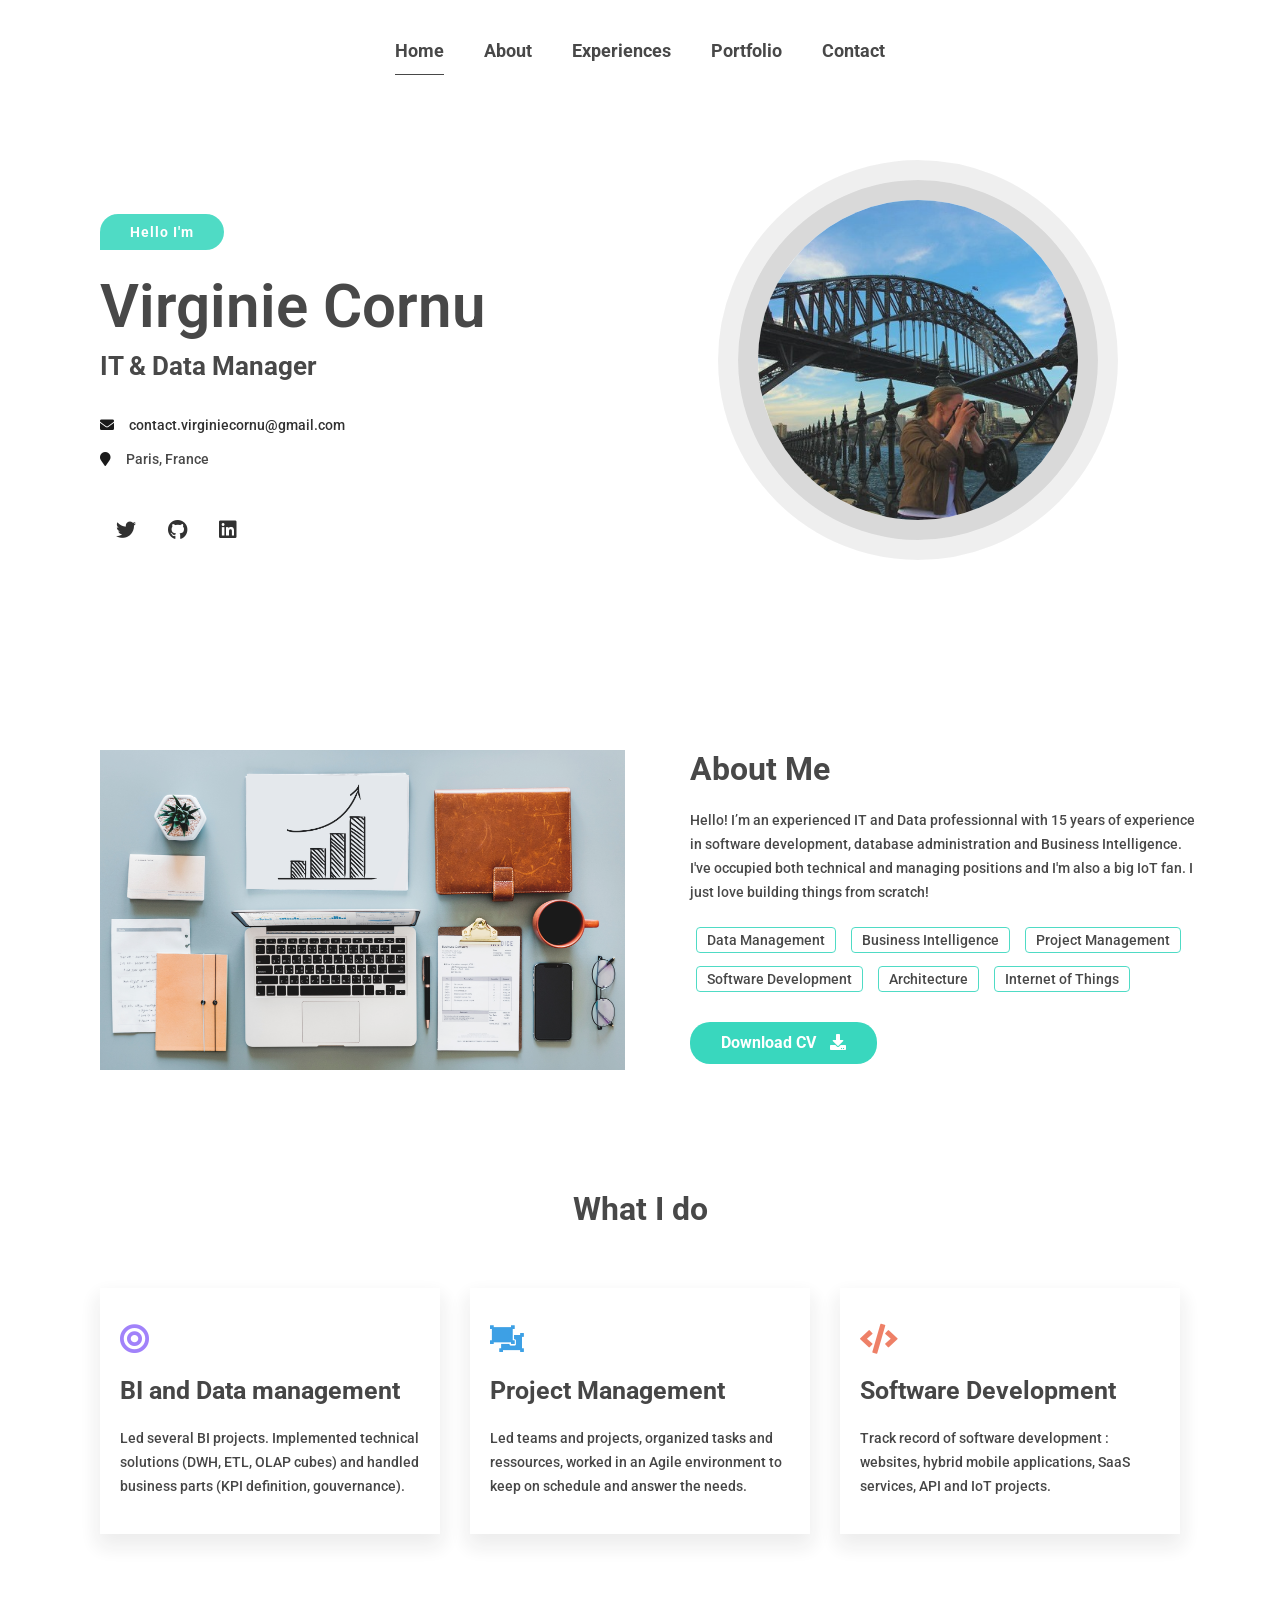
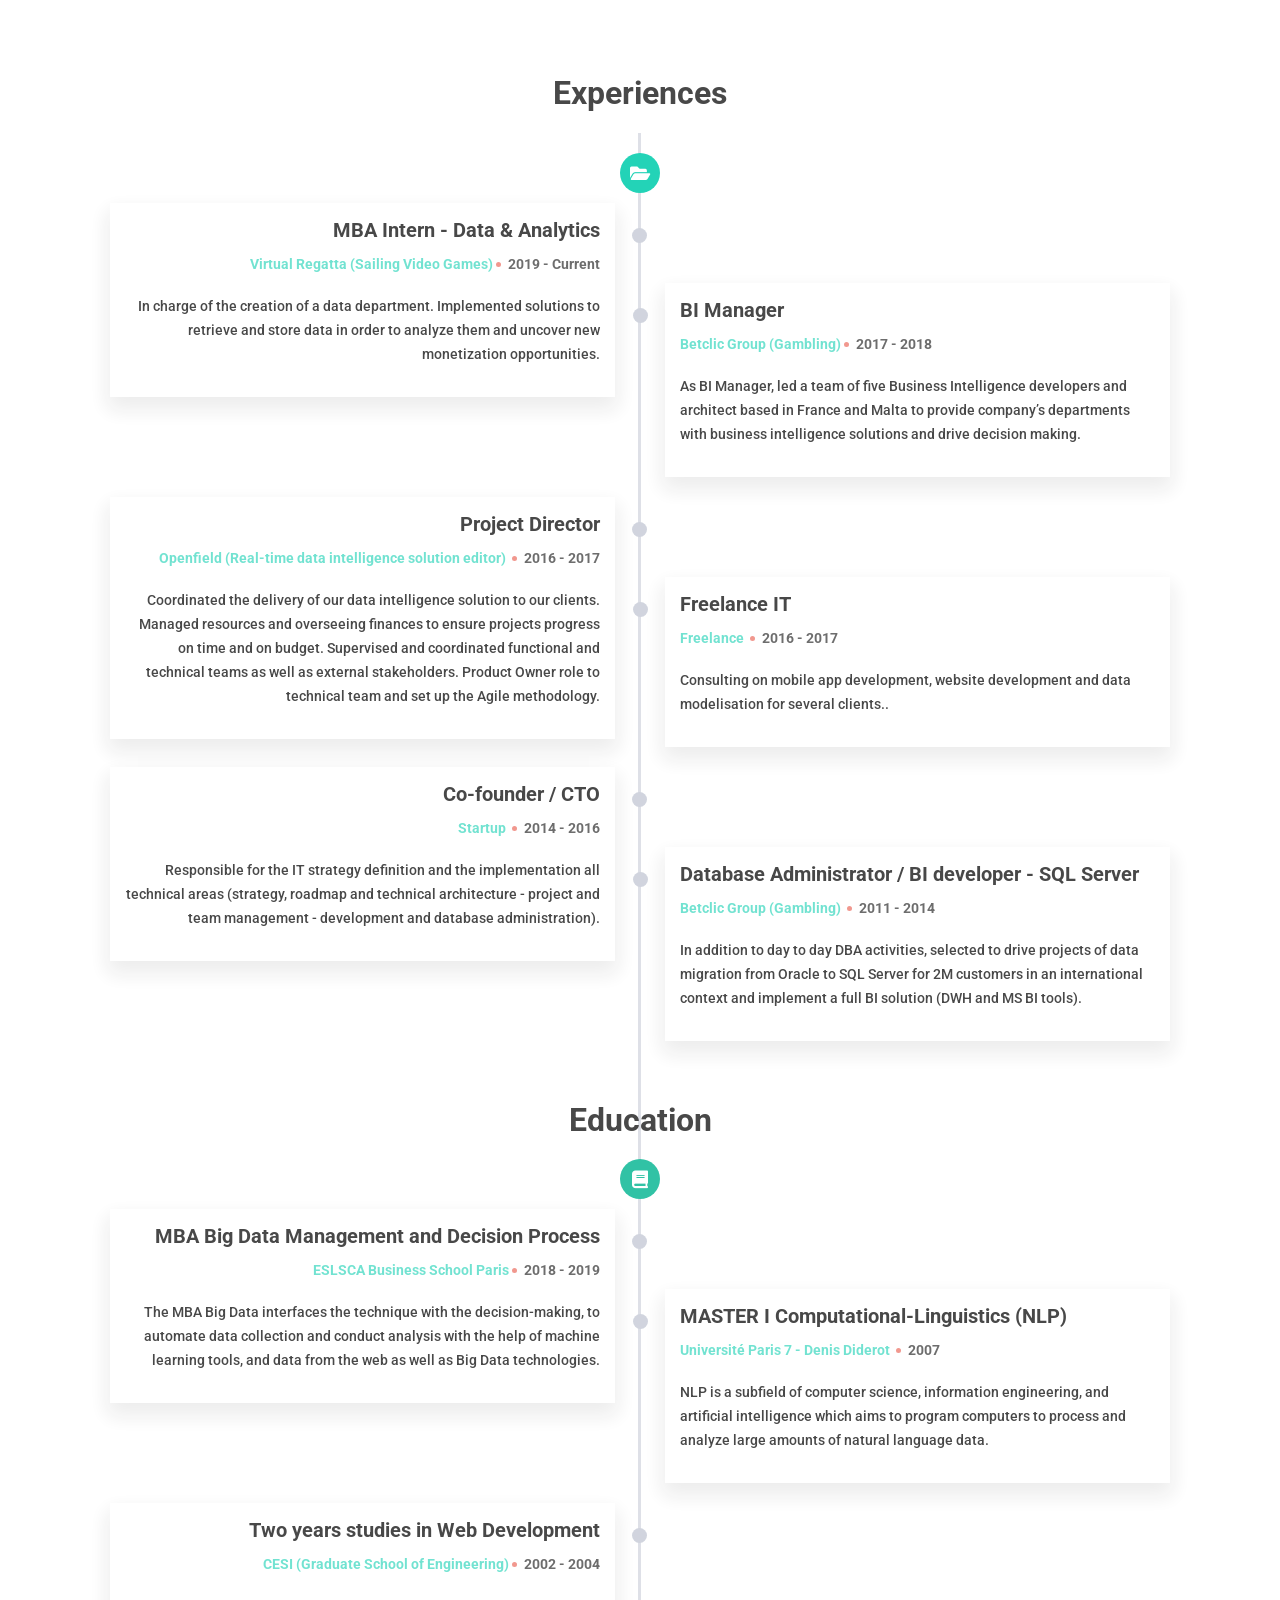
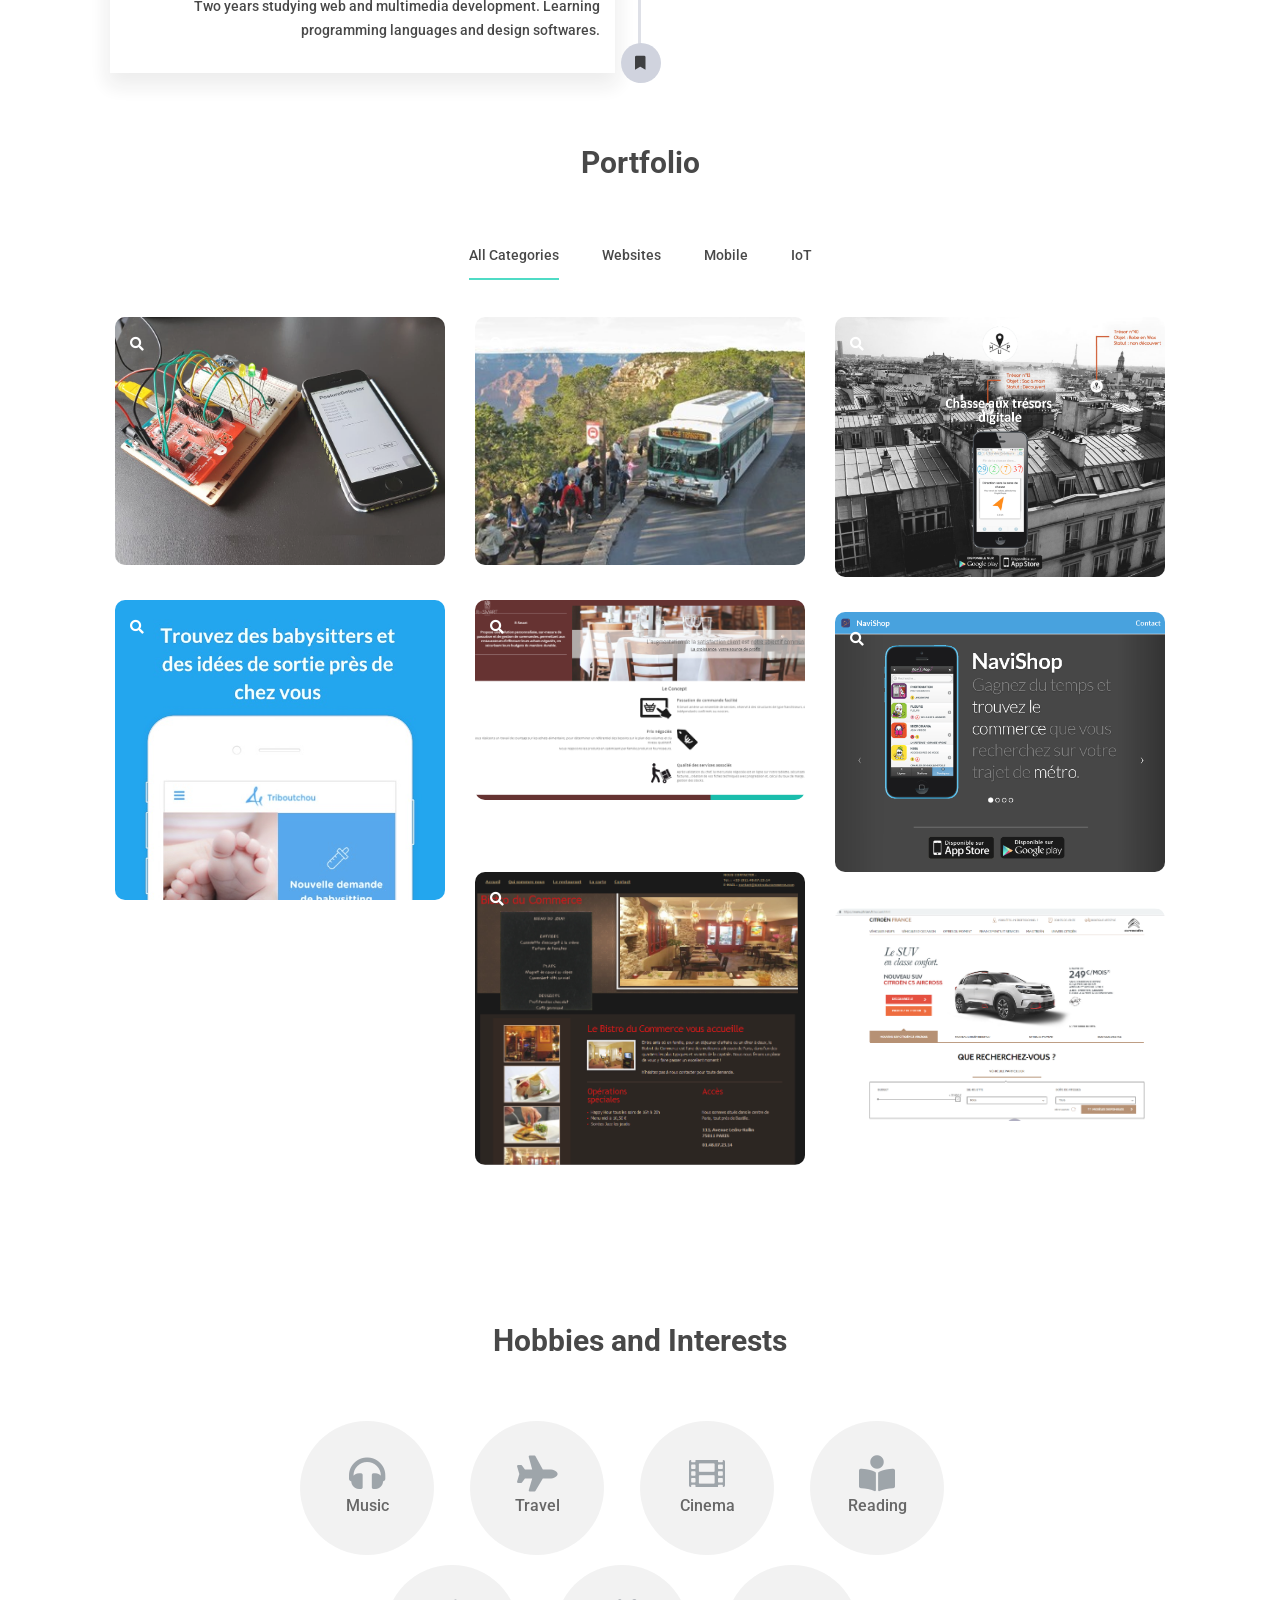
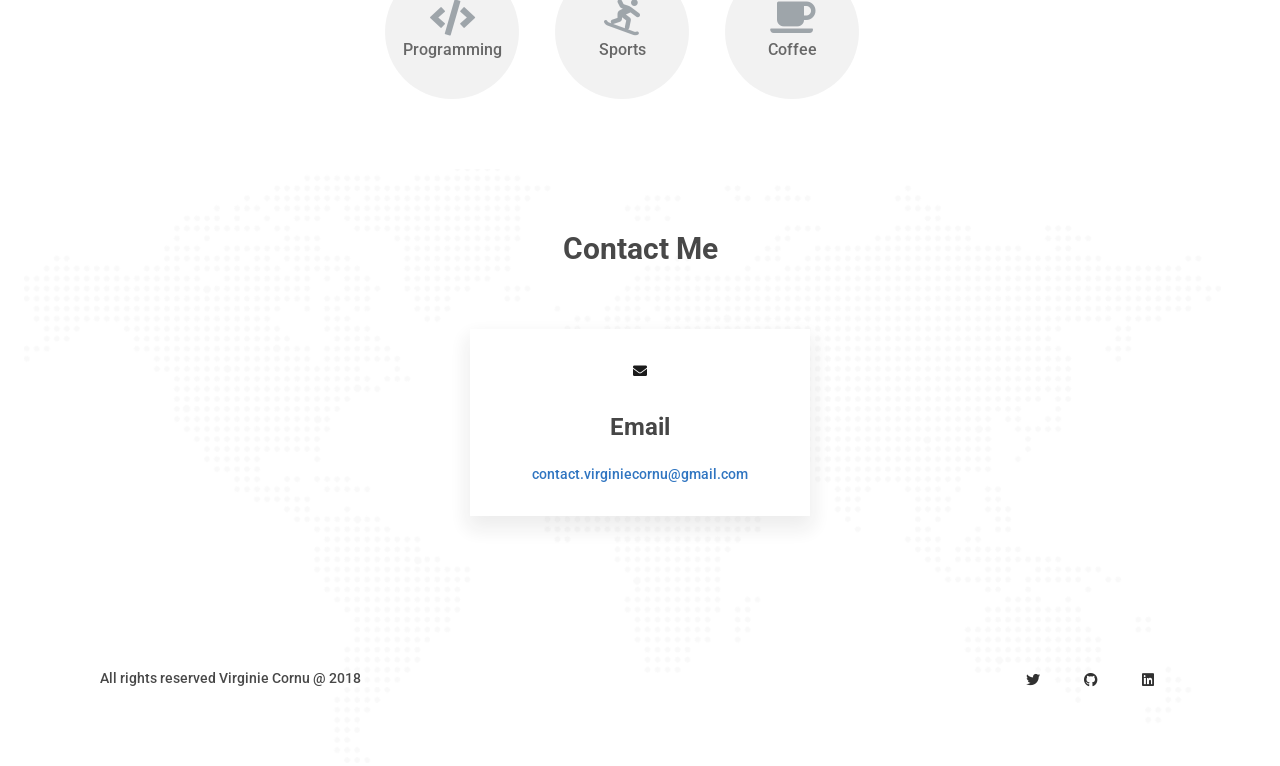
==== commit 5a7dadfe: "Update hobbies icons" ====
--- a/index.html
+++ b/index.html
@@ -791,7 +791,7 @@
         -->
 		<section class="mh-portfolio" id="mh-hobbies">
             <div class="container">
-                <div class="row section-separator">
+                <div class="row section-separator" style="display:table">
 					<div class="col-sm-12 section-title wow fadeInUp" data-wow-duration="0.8s" data-wow-delay="0.2s">
 						<h3>Hobbies and Interests</h3>
 					</div>
@@ -807,12 +807,25 @@
 											<p><i class="fa fa-plane"></i><br><span>Travel</span></p>
 										</li>
 										<li>
-											<p><i class="fa fa-video-camera"></i><br><span>Cinema</span></p>
+											<p><i class="fa fa-film"></i><br><span>Cinema</span></p>
 										</li>
+        								<li>
+        									<p><i class="fas fa-book-reader"></i><br><span>Reading</span></p>
+        								</li>
+									</ul>
+								</div> <!-- end .about-extra-icon -->
+							</div><!-- end .about-extra -->
+						</div>
+                    </div>
+                    <div class="col-sm-12 col-md-12 wow fadeInUp" data-wow-duration="0.8s" data-wow-delay="0.3s">
+						<div style='margin:auto;'  class="col-md-12">
+							<div class="about-extra" style="margin:auto;display:table">
+								<div class="about-extra-icon" style="display:table">
+									<ul>
+
 										<li>
 											<p><i class="fa fa-code"></i><br><span>Programming</span></p>
 										</li>
-
 										<li>
 											<p><i class="fas fa-snowboarding"></i><br><span>Sports</span></p>
 										</li>
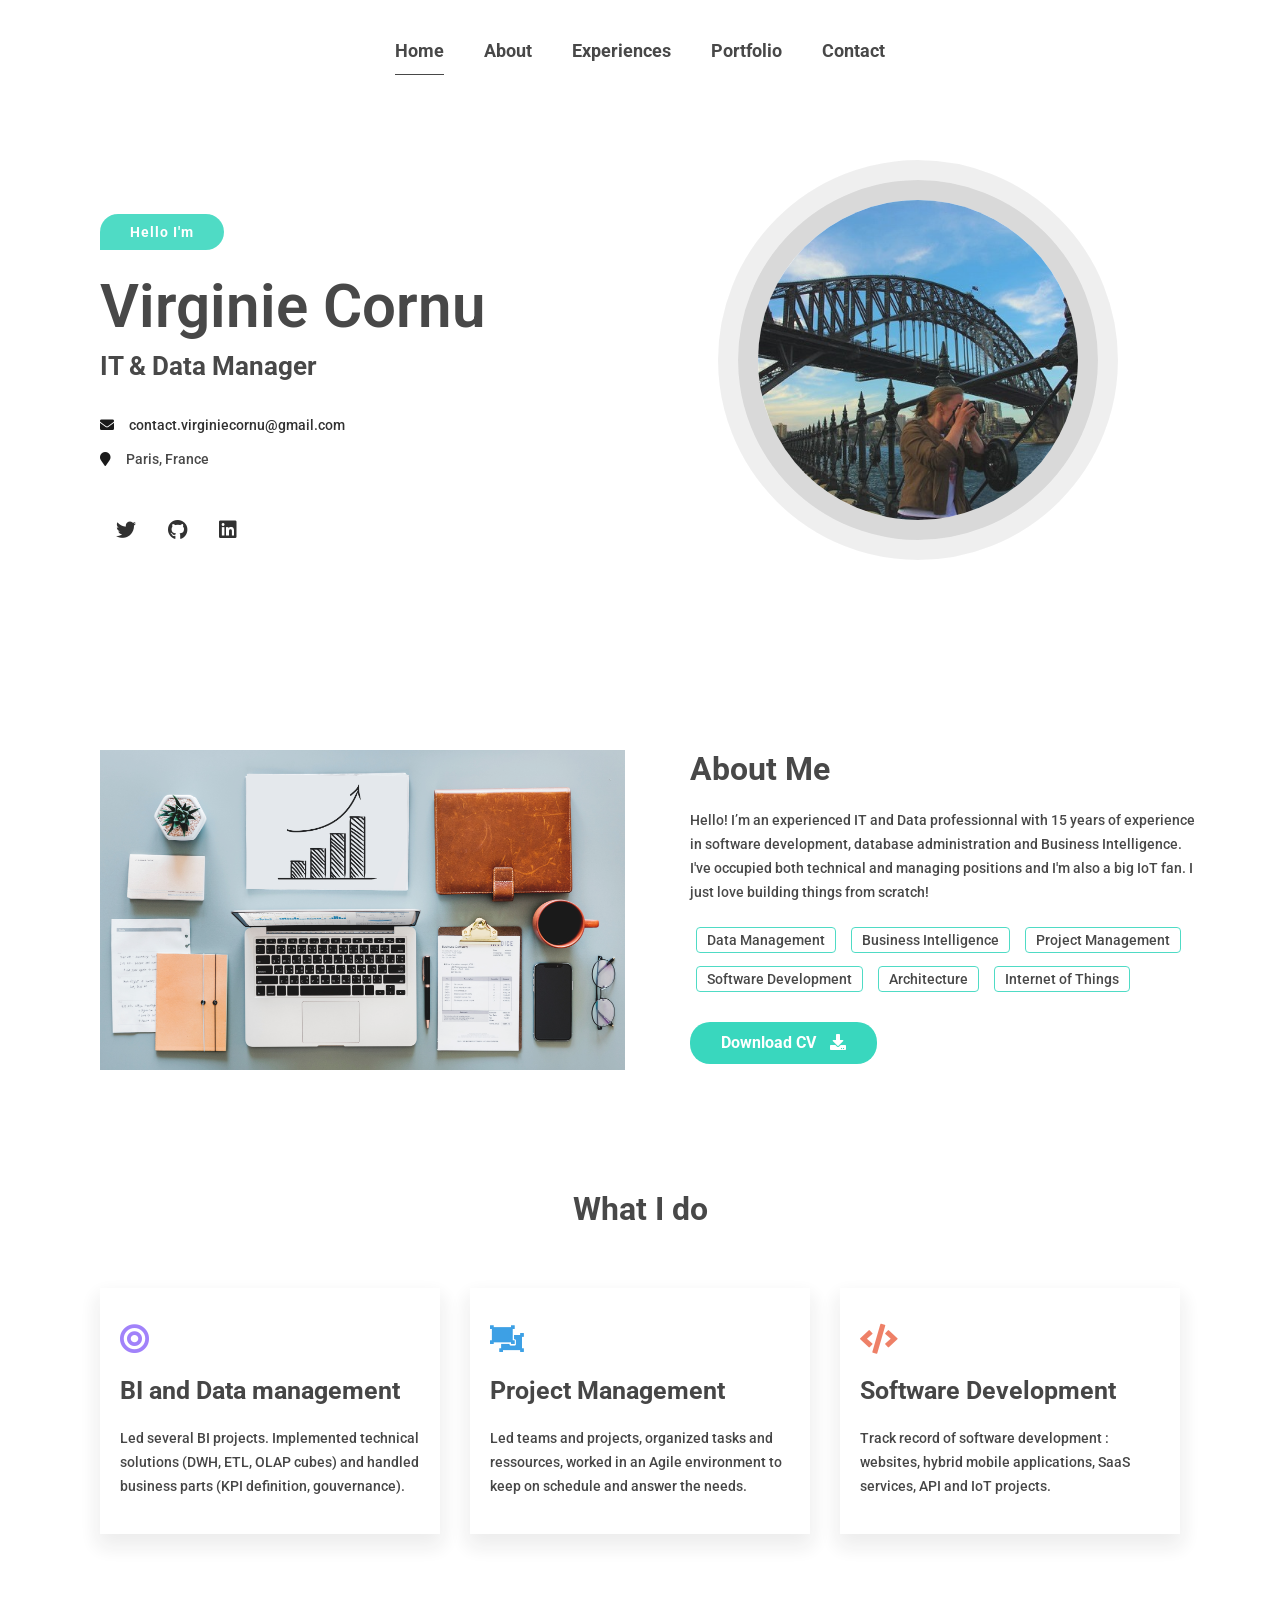
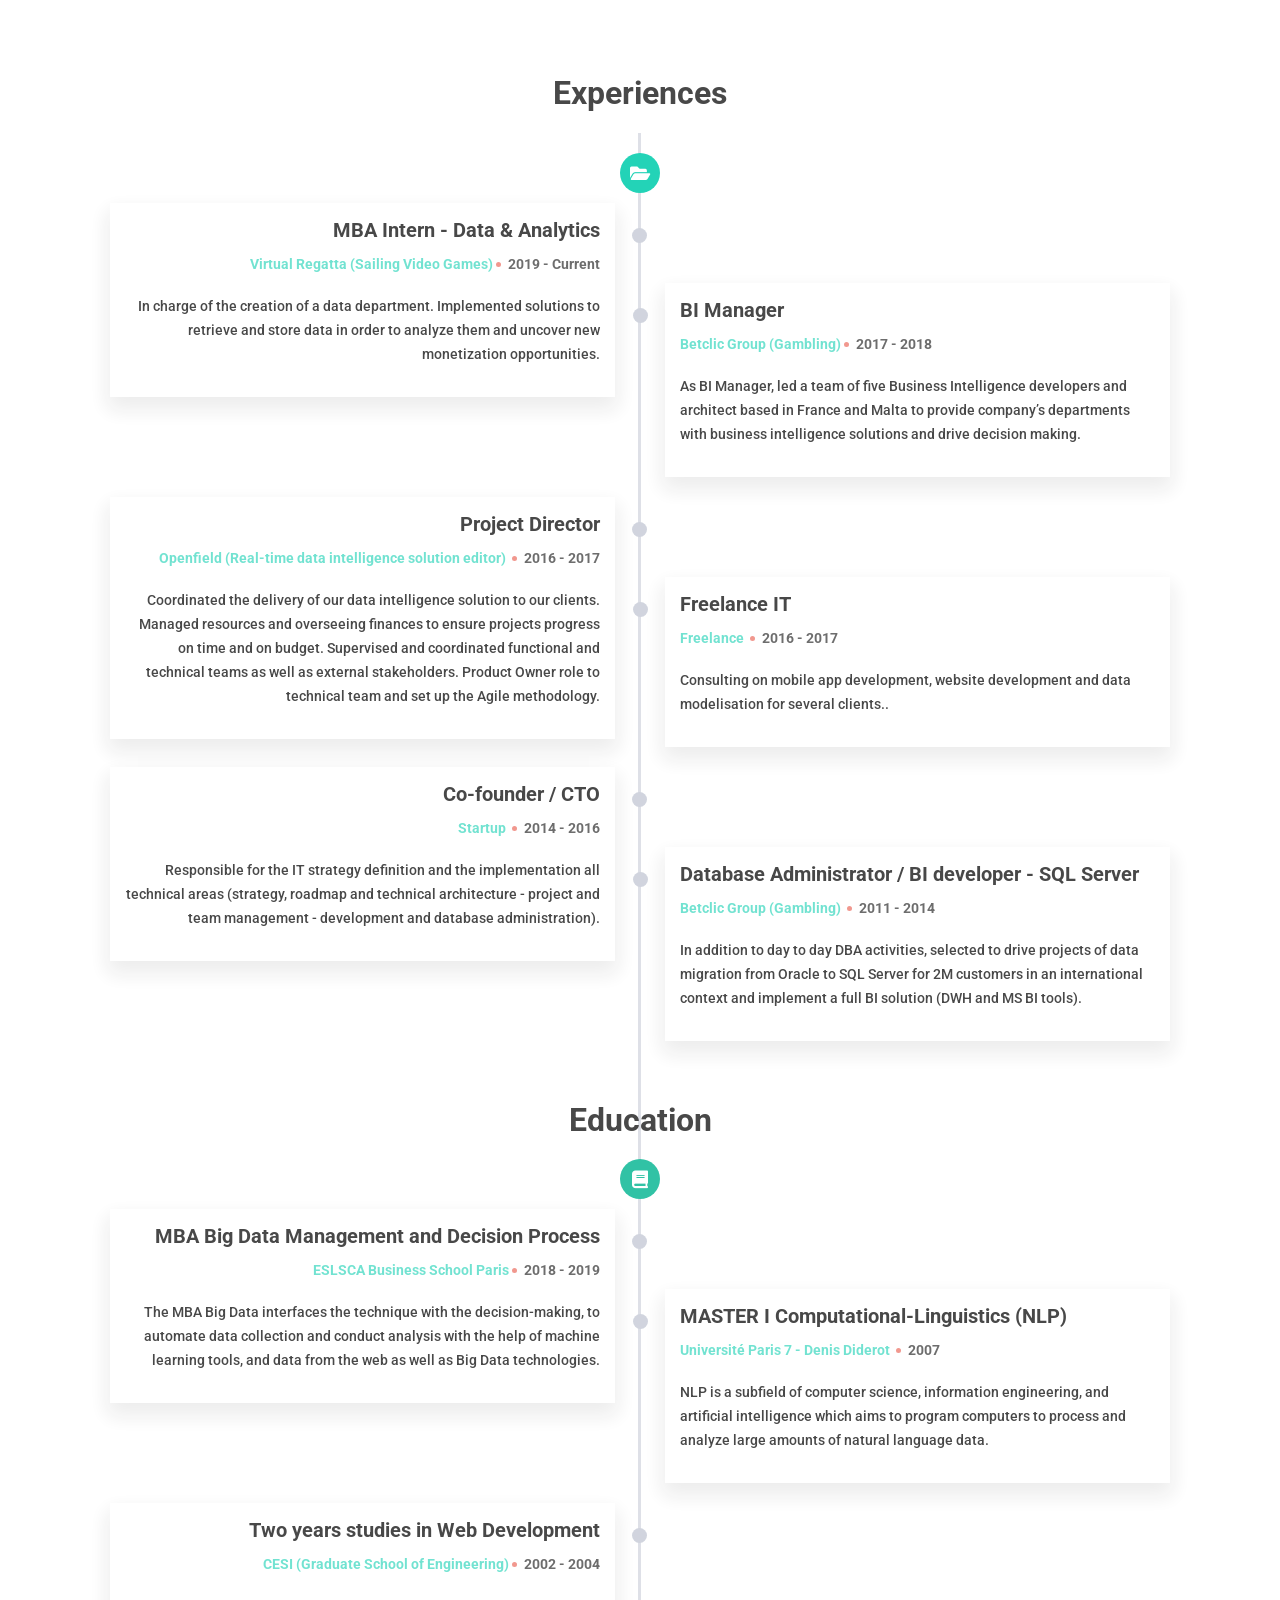
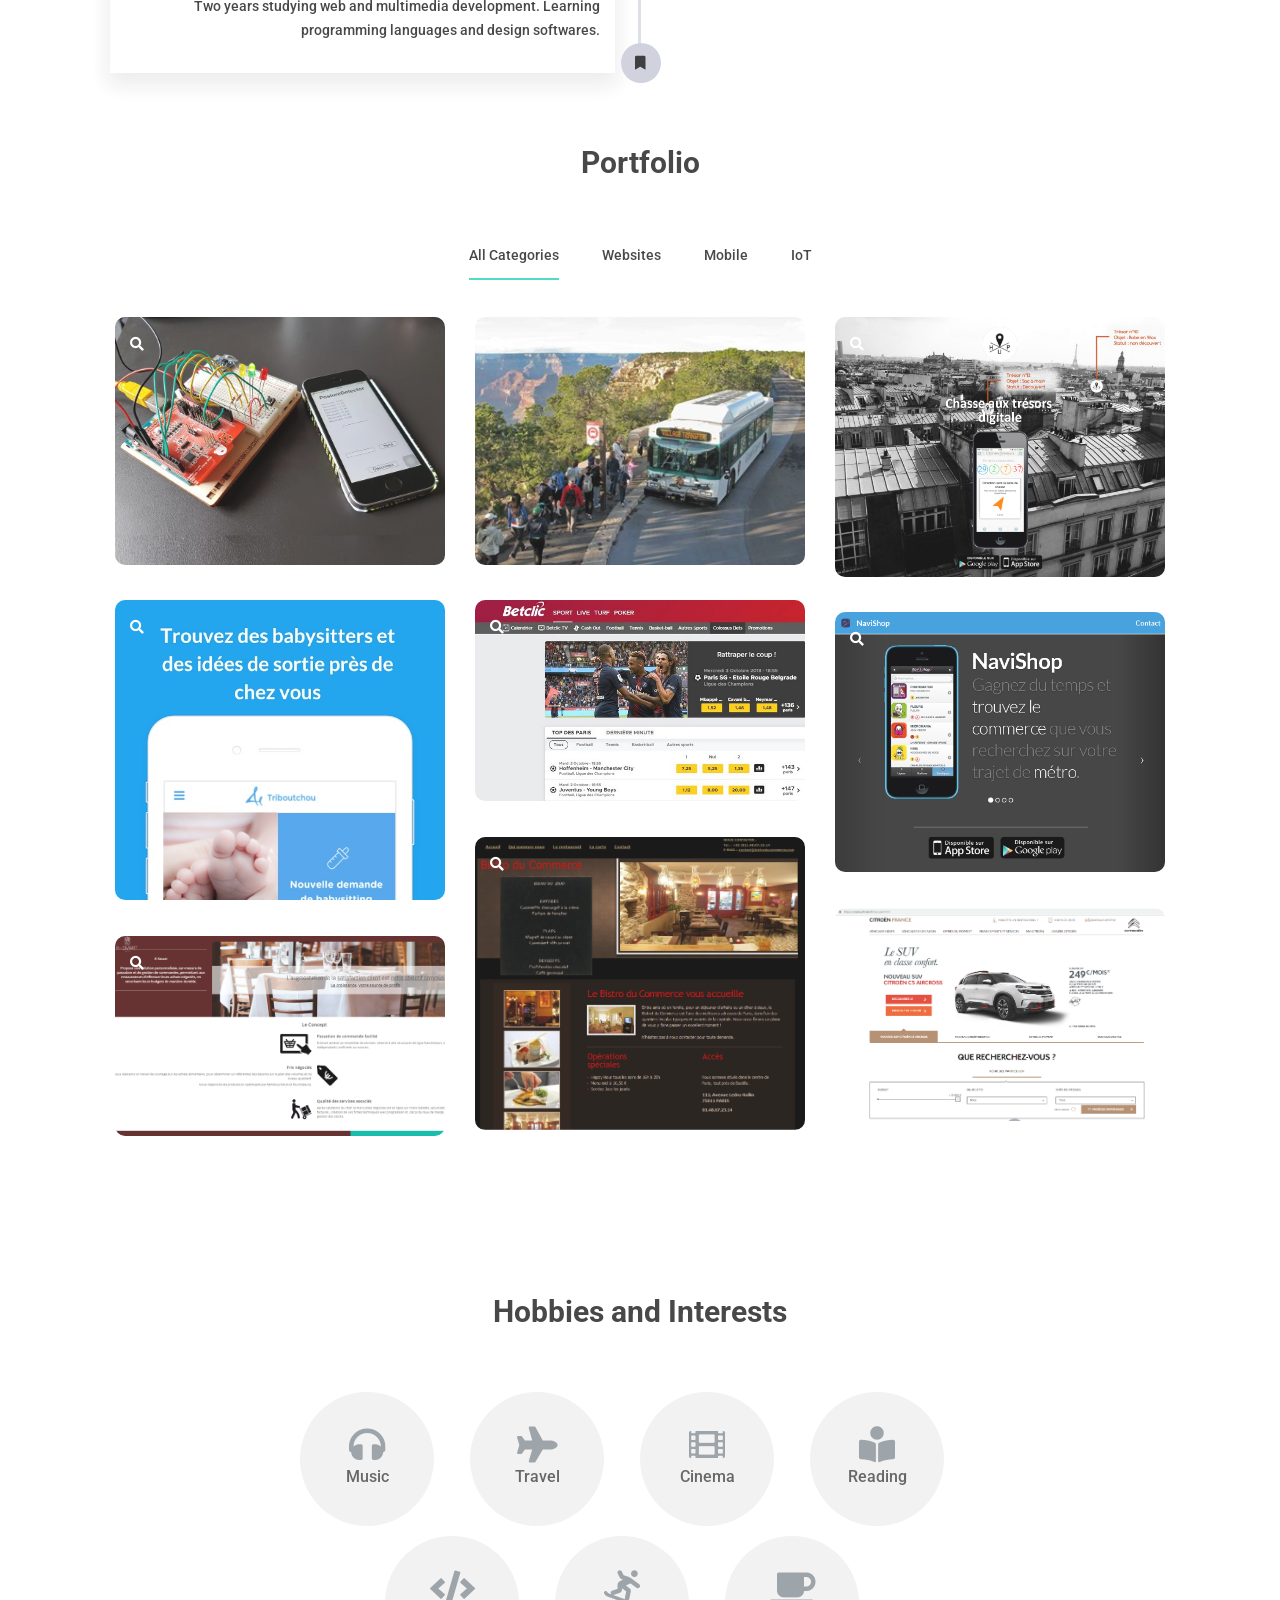
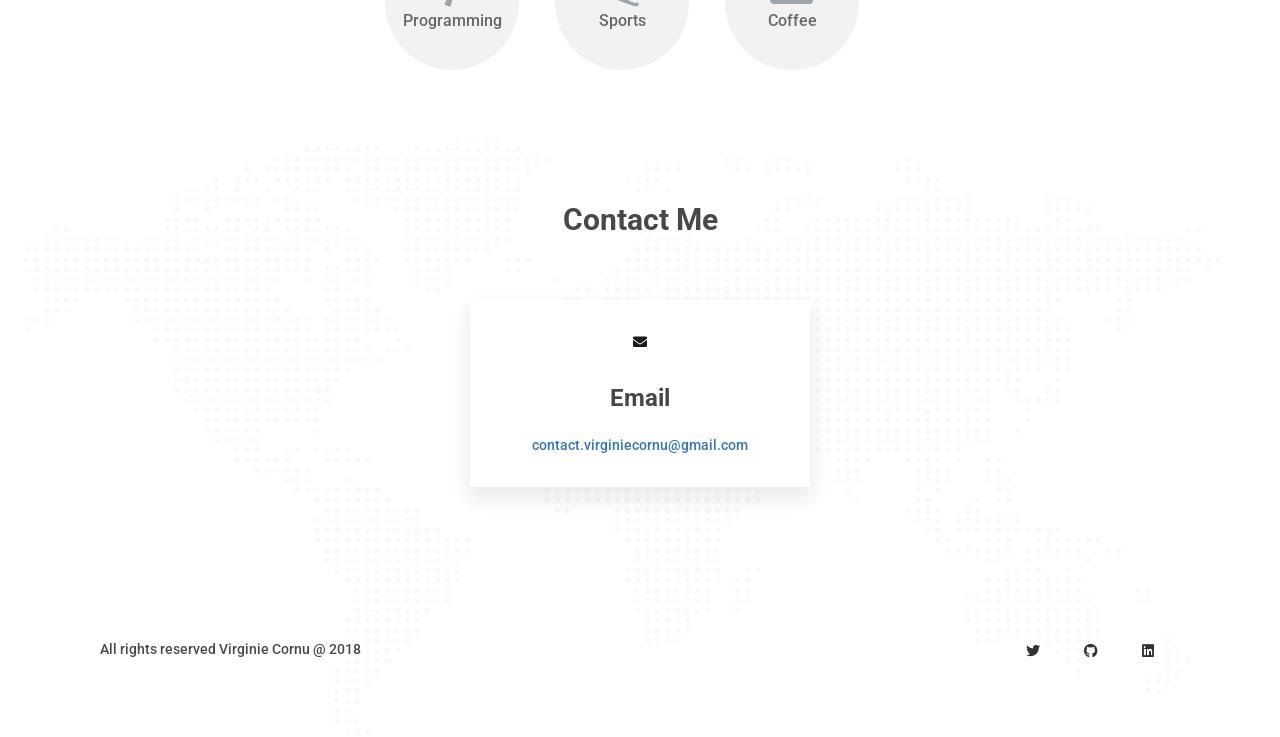
==== commit aaf30d7e: "remove useless pages and adapt design" ====
--- a/index.html
+++ b/index.html
@@ -657,14 +657,14 @@
                                         </figcaption>
                                     </figure>
                                 </div>
-                                <div class="grid-item col-md-4 col-sm-6 col-xs-12 website mobile">
+                                <div class="grid-item col-md-4 col-sm-6 col-xs-12 website">
                                     <figure>
-                                        <img src="assets/images/portfolio/rsmart2.png" alt="img04">
+                                        <img src="assets/images/portfolio/betclic.jpg" alt="img04">
                                         <figcaption class="fig-caption">
                                             <i class="fas fa-search"></i>
-                                            <h5 class="title">R-Smart</h5>
-                                            <span class="sub-title">Restauration tablet software</span>
-                                            <a href="http://www.r-smart.fr" target='_blank'></a>
+                                            <h5 class="title">Betclic</h5>
+                                            <span class="sub-title">Betclic website</span>
+                                            <a href="http://www.betclic.fr" target='_blank'></a>
                                         </figcaption>
                                     </figure>
                                 </div>
@@ -681,11 +681,6 @@
                                 </div>
                                 <div class="grid-item col-md-4 col-sm-6 col-xs-12 website">
                                     <figure>
-
-                                    </figure>
-                                </div>
-                                <div class="grid-item col-md-4 col-sm-6 col-xs-12 website">
-                                    <figure>
                                         <img src="assets/images/portfolio/bdc.png" alt="img04">
                                         <figcaption class="fig-caption">
                                             <i class="fas fa-search"></i>
@@ -703,6 +698,17 @@
                                             <h5 class="title">PSA Peugeot-Citroen</h5>
                                             <span class="sub-title">Citroen website</span>
                                             <a href="http://www.citroen.fr" target='_blank'></a>
+                                        </figcaption>
+                                    </figure>
+                                </div>
+                                <div class="grid-item col-md-4 col-sm-6 col-xs-12 website mobile">
+                                    <figure>
+                                        <img src="assets/images/portfolio/rsmart2.png" alt="img04">
+                                        <figcaption class="fig-caption">
+                                            <i class="fas fa-search"></i>
+                                            <h5 class="title">R-Smart</h5>
+                                            <span class="sub-title">Restauration tablet software</span>
+                                            <a href="http://www.r-smart.fr" target='_blank'></a>
                                         </figcaption>
                                     </figure>
                                 </div>
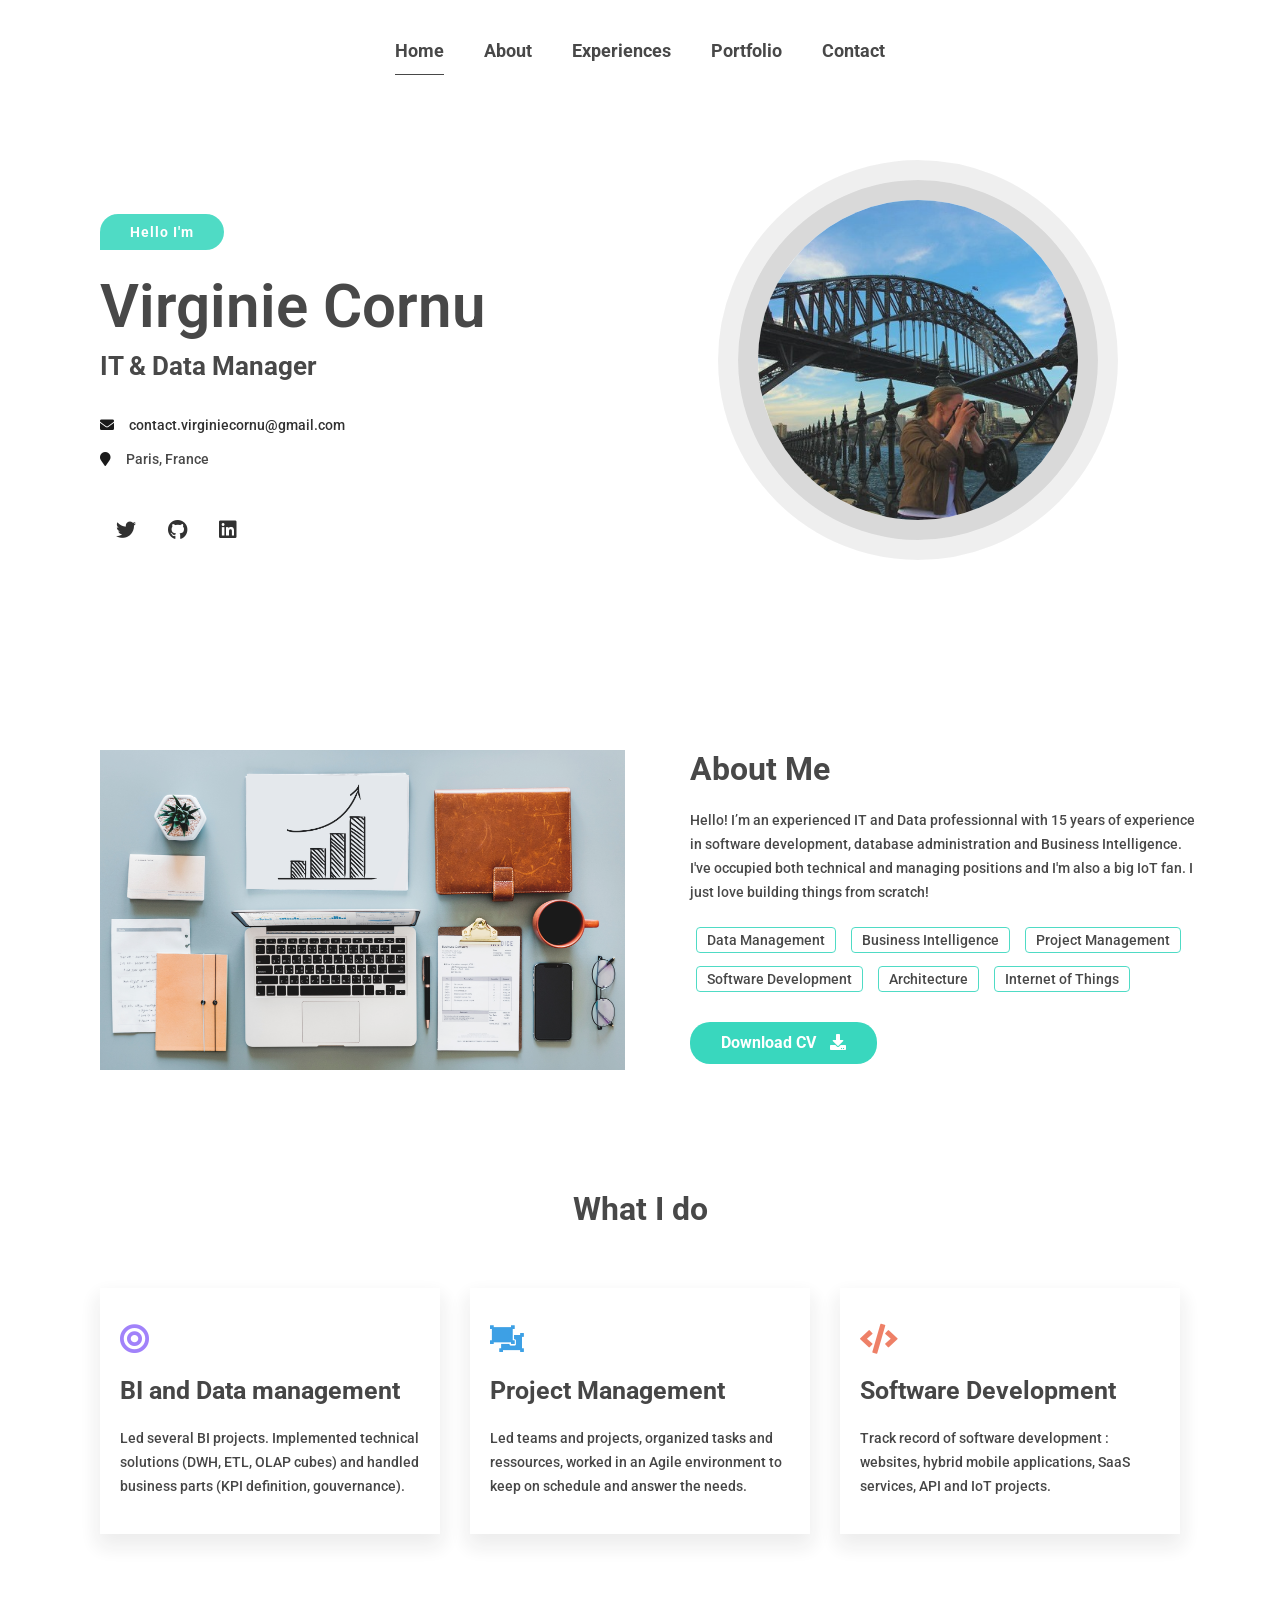
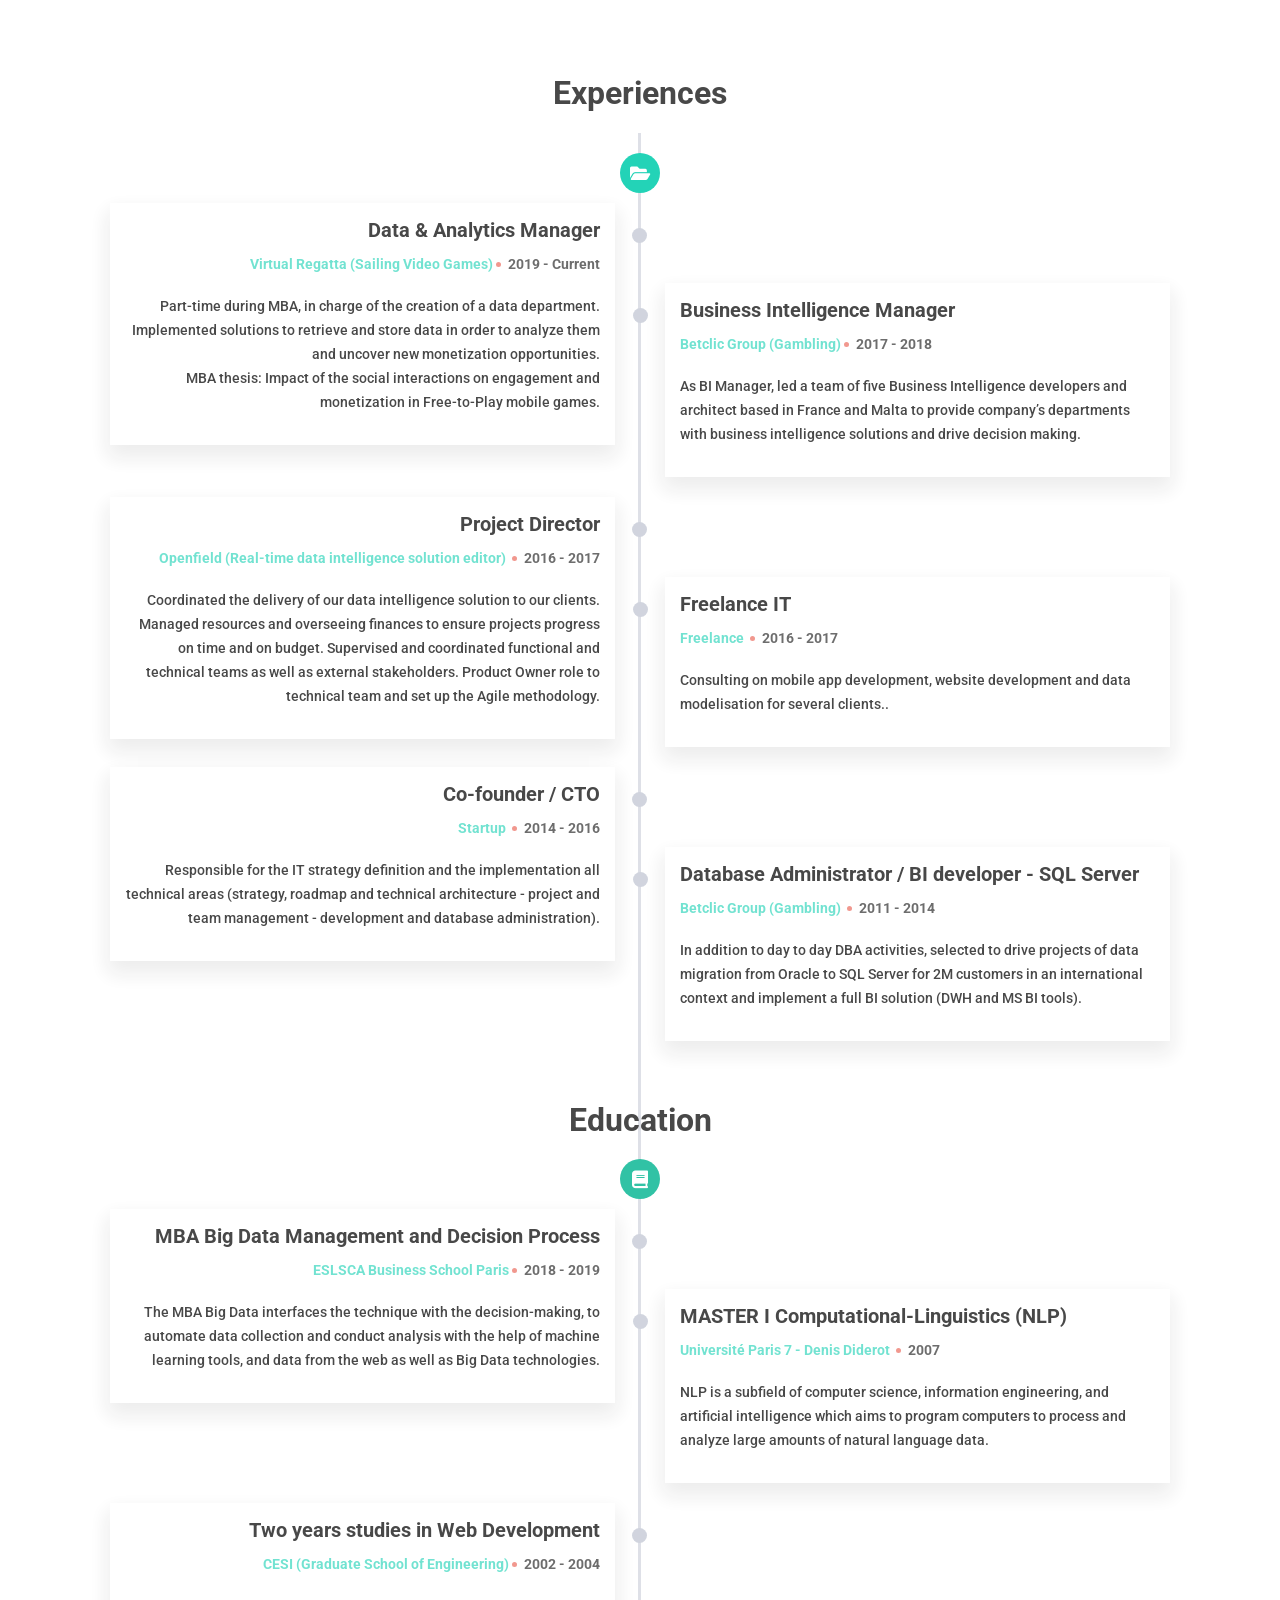
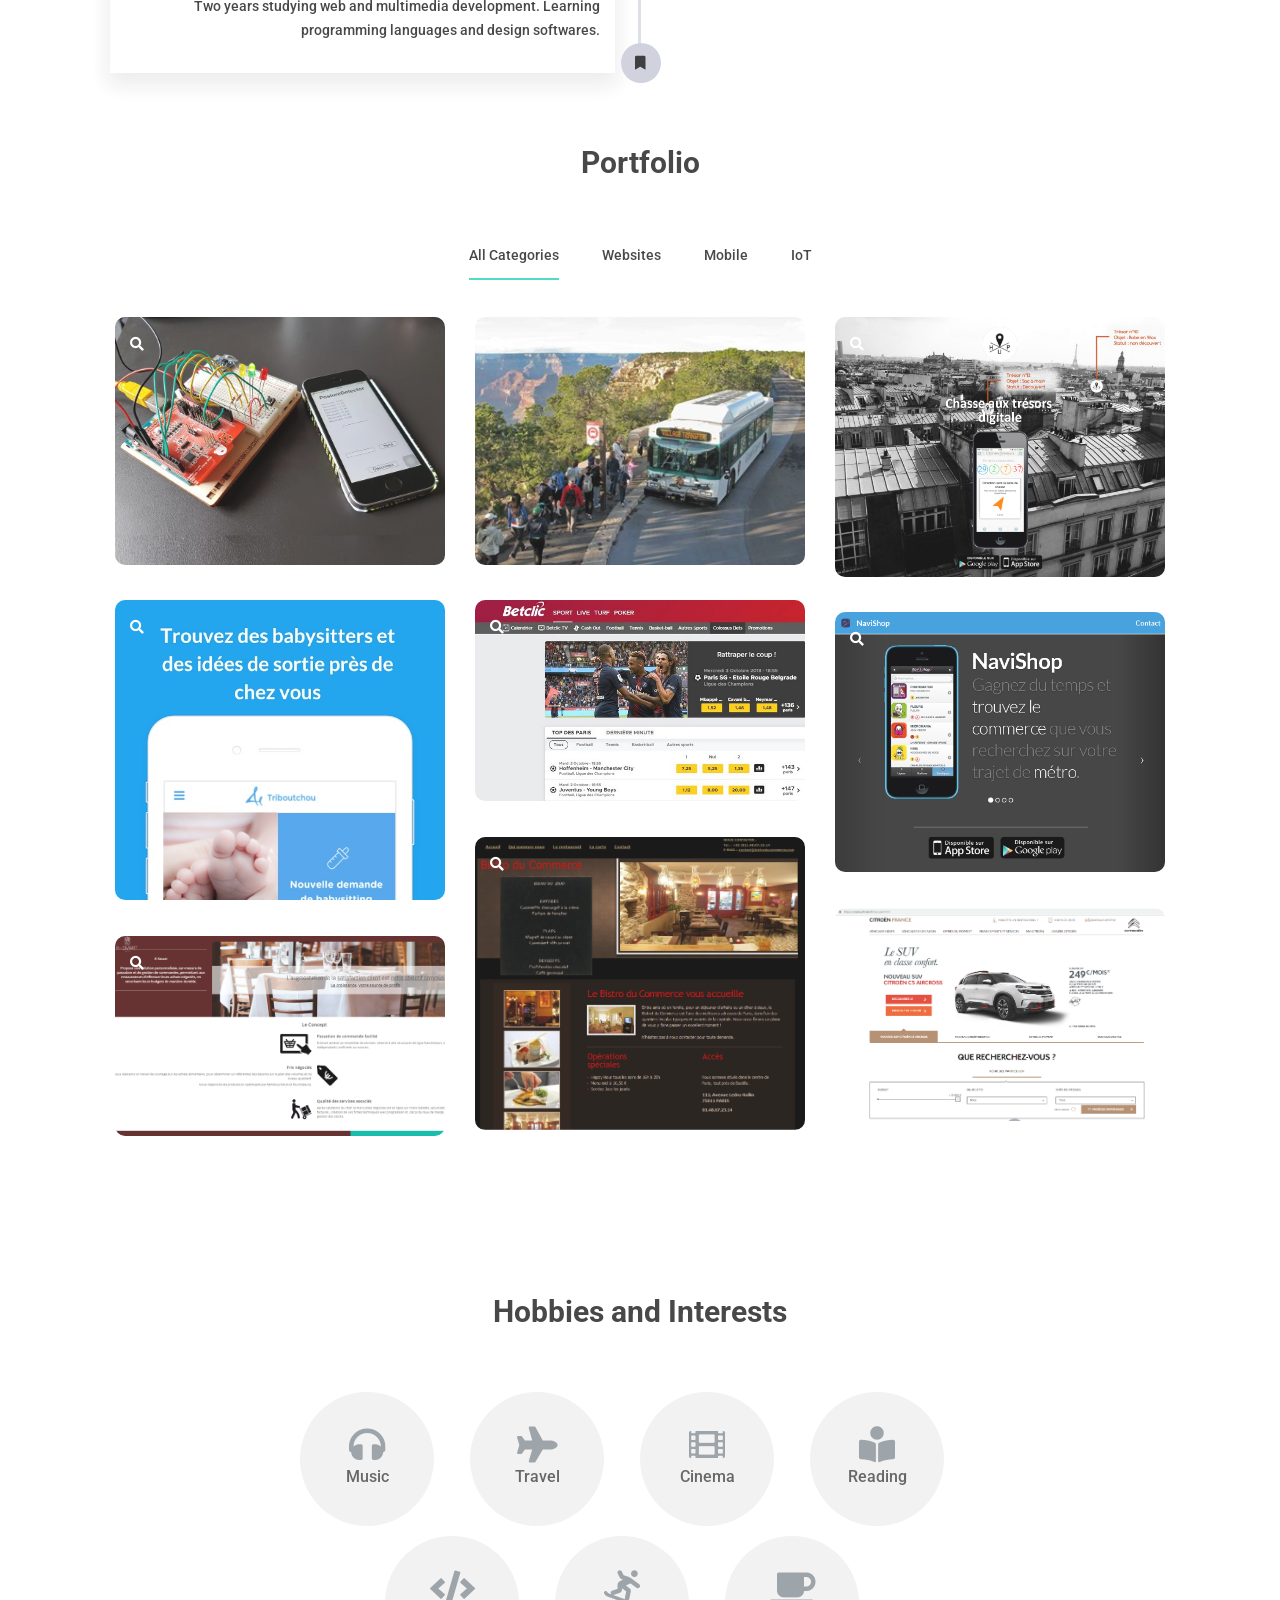
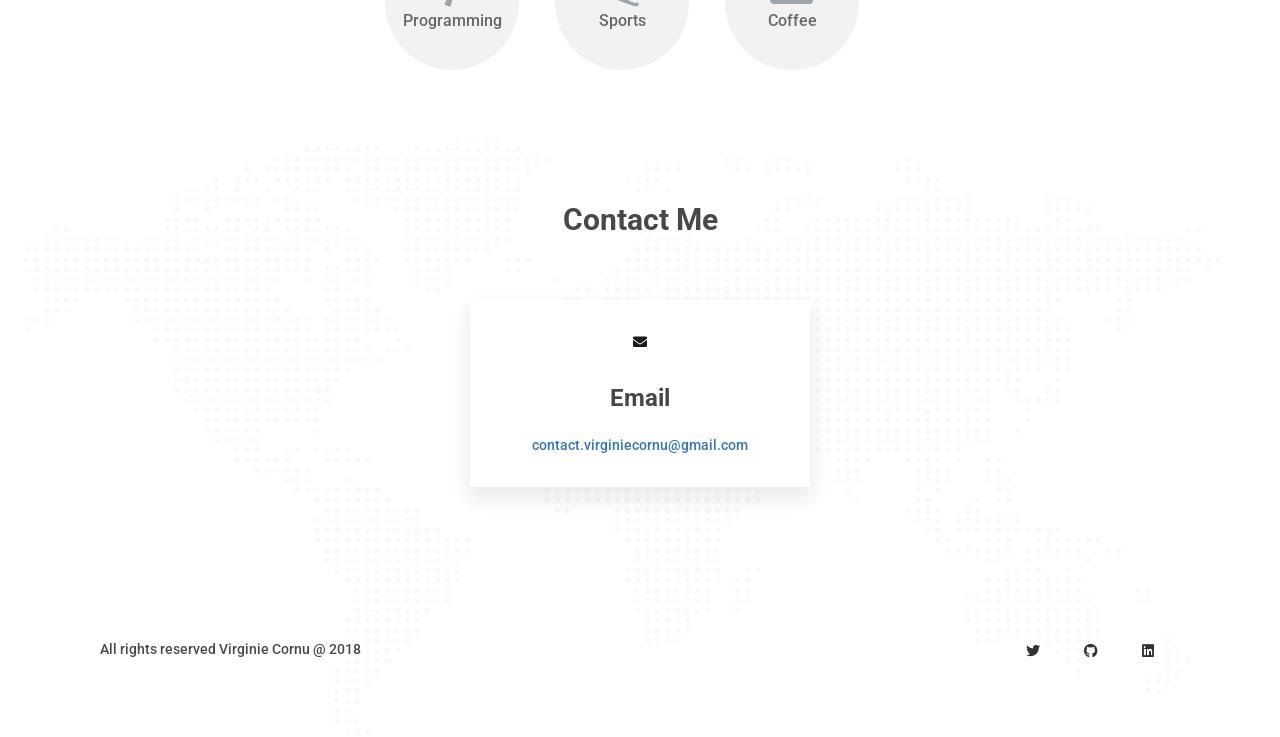
==== commit 6f76d3d8: "Update index.html" ====
--- a/index.html
+++ b/index.html
@@ -329,15 +329,16 @@
 									<div class="timeline-post-content-holder">
 										<div class="timeline-post-icon"></div>
 										<div class="timeline-post-title">
-											<h5>MBA Intern - Data & Analytics</h5>
+											<h5>Data & Analytics Manager</h5>
 										</div>
 										<div class="timeline-post-subtitle">
 											<p><span>Virtual Regatta (Sailing Video Games)</span><span class="timeline-duration">2019 - Current</span></p>
 										</div>
 										<div class="timeline-post-content">
-											<p>In charge of the creation of a data department.
+											<p>Part-time during MBA, in charge of the creation of a data department.
 											Implemented solutions to retrieve and store data in order to analyze them and uncover new monetization
-											opportunities.</p>
+											opportunities.<br>
+											MBA thesis: Impact of the social interactions on engagement and monetization in Free-to-Play mobile games.</p>
 										</div>
 									</div>
 								</div>
@@ -345,7 +346,7 @@
 									<div class="timeline-post-content-holder">
 										<div class="timeline-post-icon"></div>
 										<div class="timeline-post-title">
-											<h5>BI Manager</h5>
+											<h5>Business Intelligence Manager</h5>
 										</div>
 										<div class="timeline-post-subtitle">
 											<p><span>Betclic Group (Gambling)</span><span class="timeline-duration">2017 - 2018</span></p>
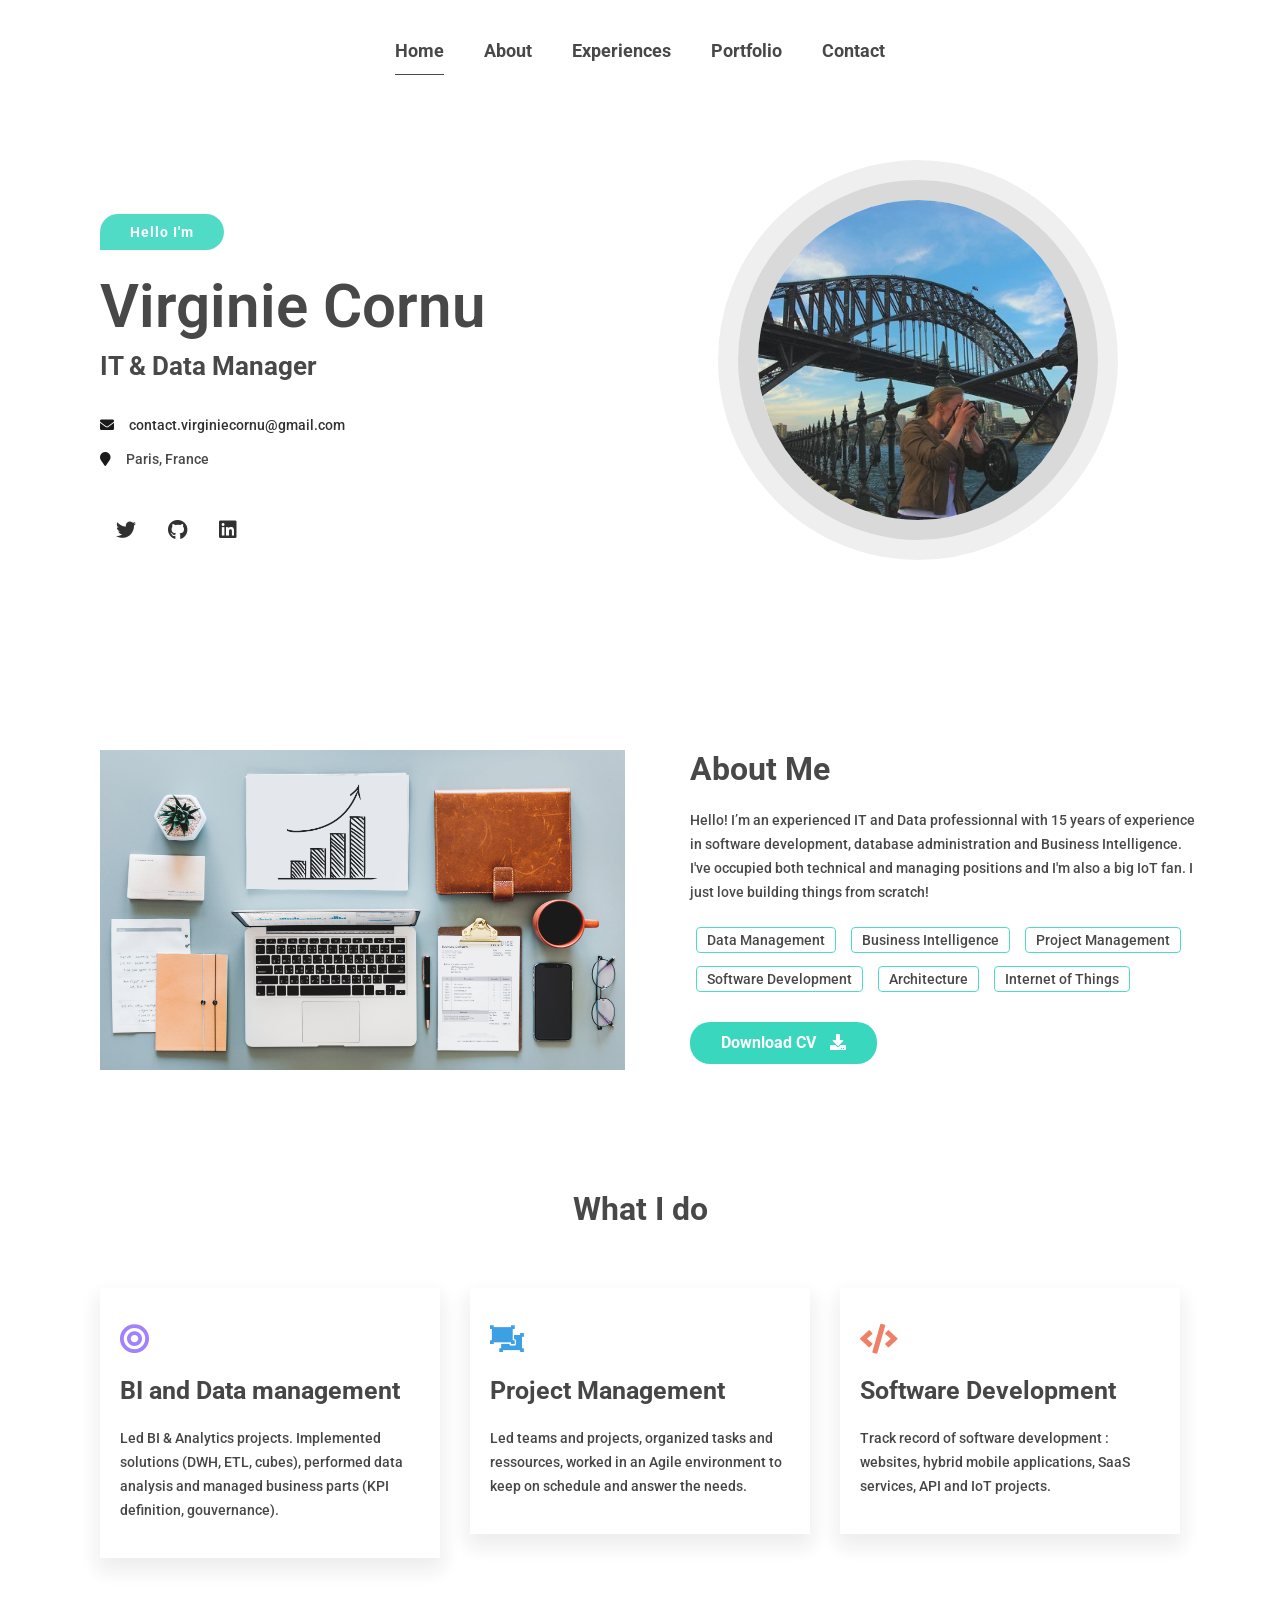
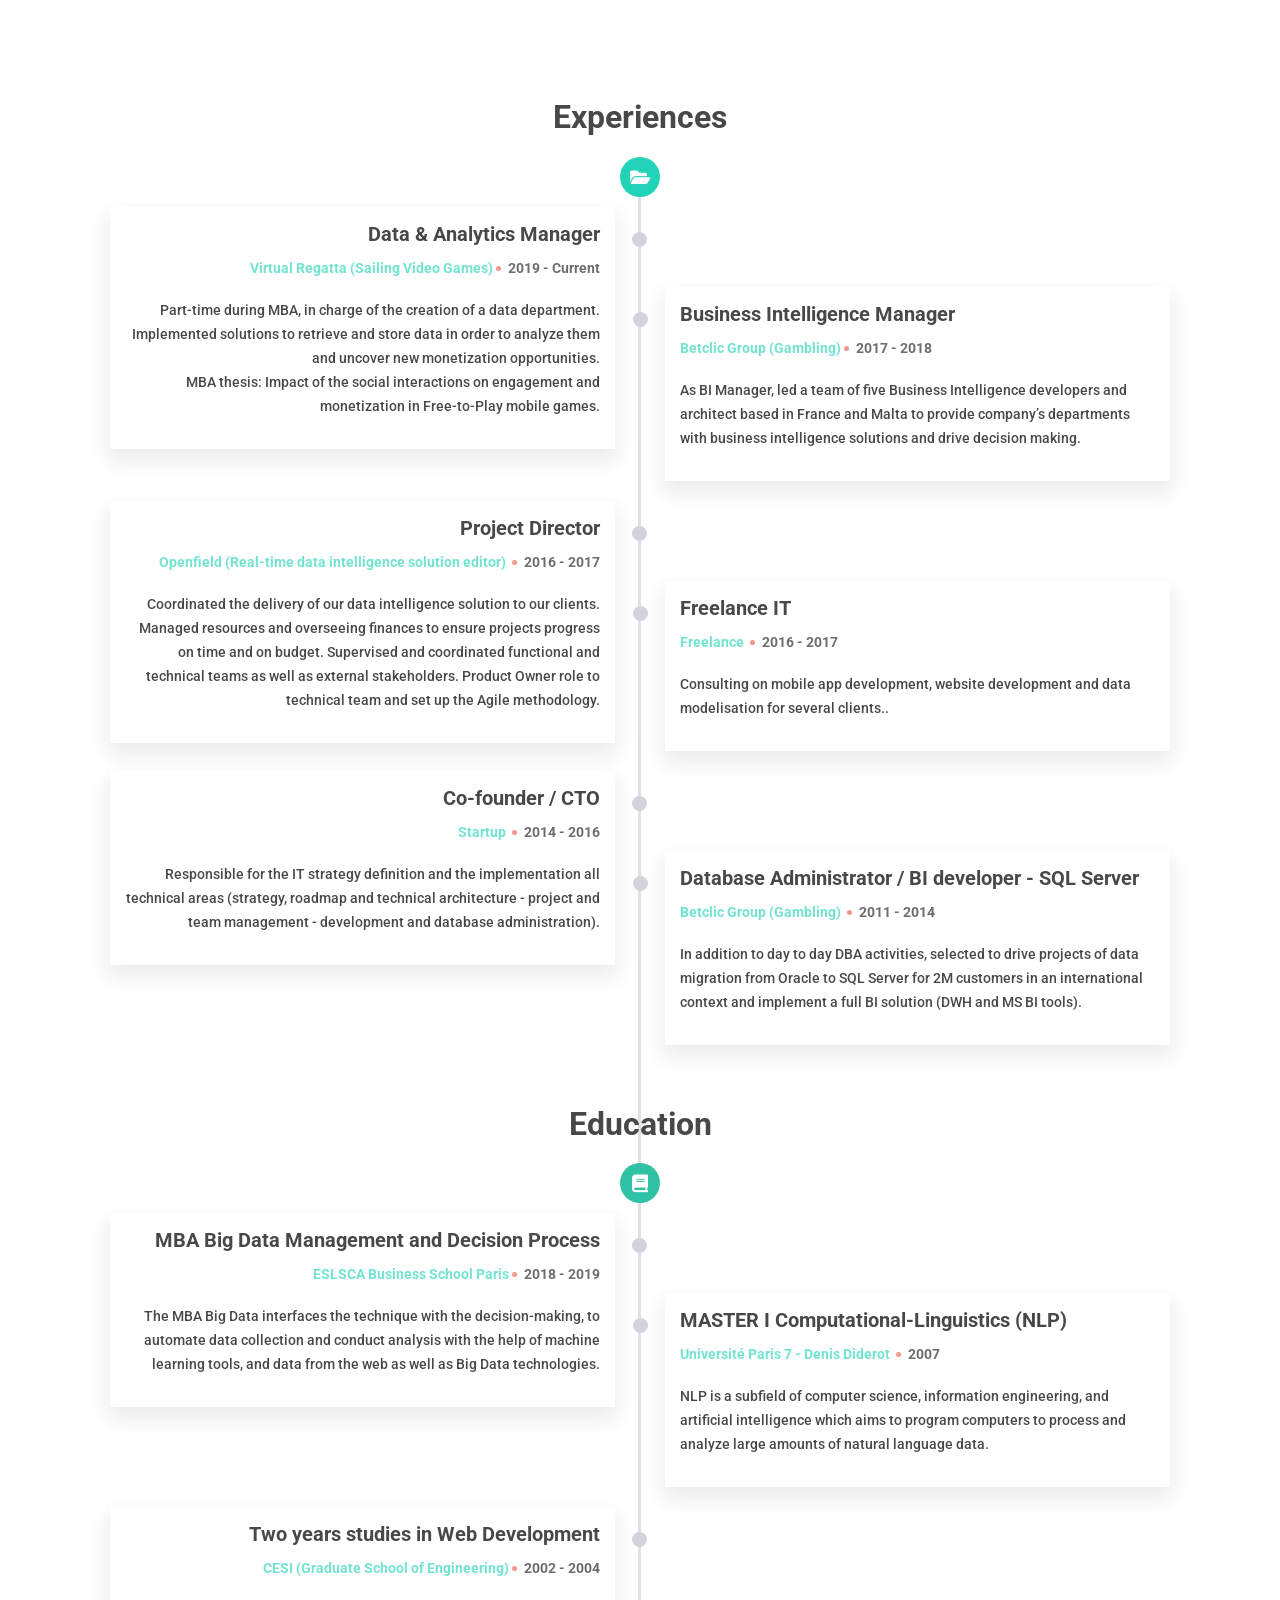
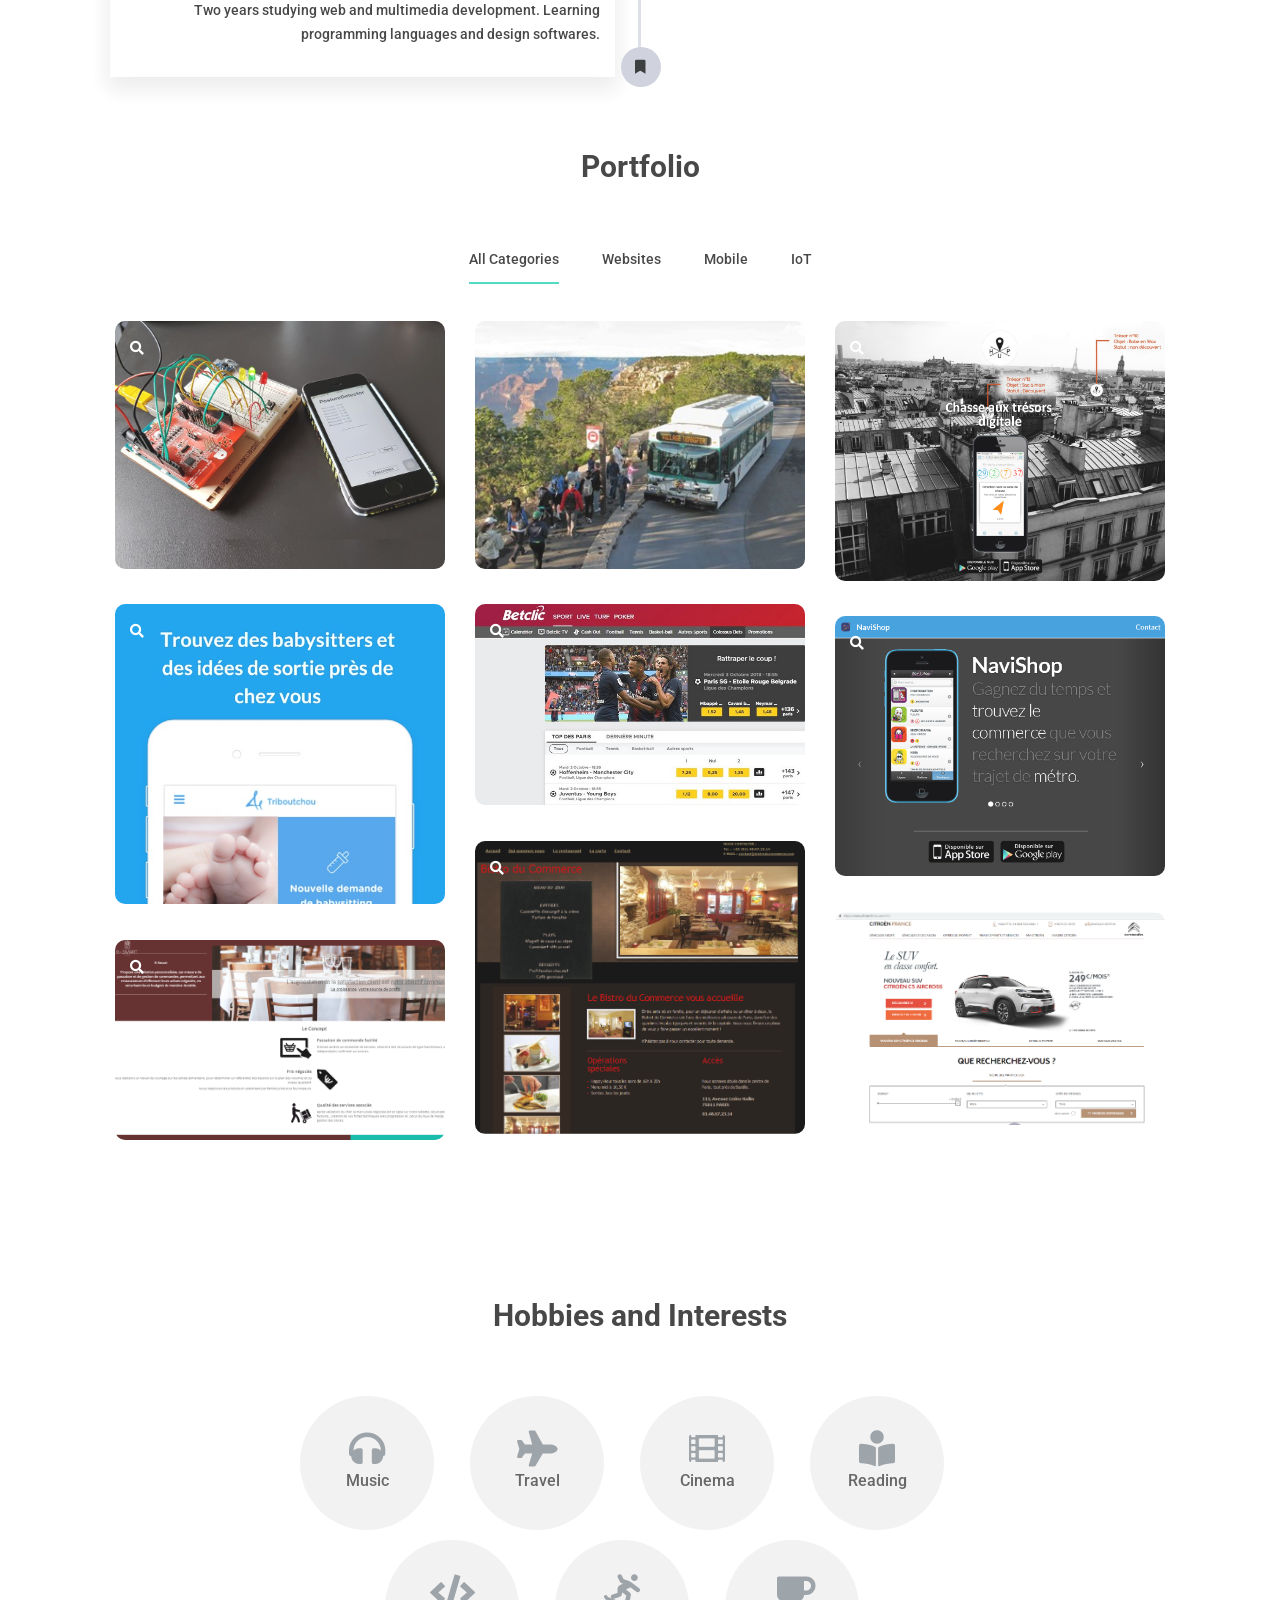
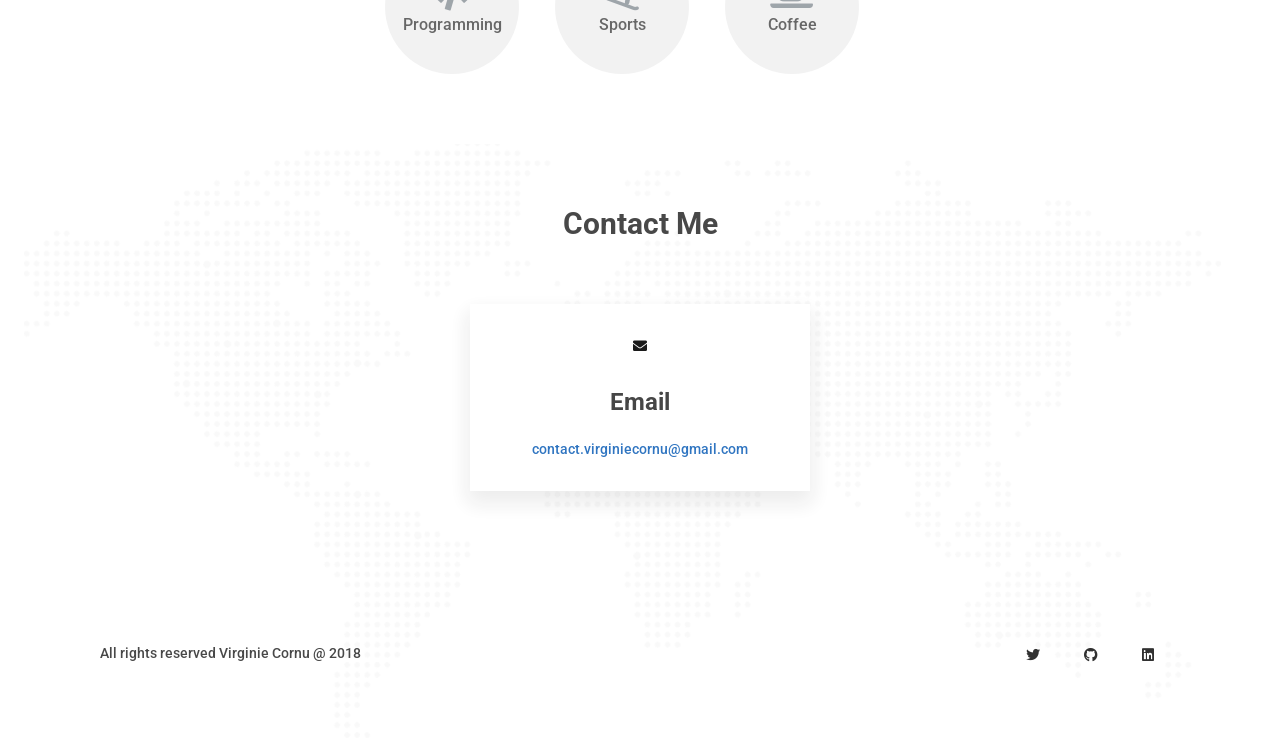
==== commit a354baac: "Minor changes" ====
--- a/index.html
+++ b/index.html
@@ -198,7 +198,7 @@
                             <i class="fa fa-bullseye purple-color"></i>
                             <h3>BI and Data management</h3>
                             <p>
-                                Led several BI projects. Implemented technical solutions (DWH, ETL, OLAP cubes) and handled business parts (KPI definition, gouvernance).
+                                Led BI & Analytics projects. Implemented solutions (DWH, ETL, cubes), performed data analysis and managed business parts (KPI definition, gouvernance).
                             </p>
                         </div>
                     </div>
--- a/assets/css/styles.css
+++ b/assets/css/styles.css
@@ -2858,7 +2858,7 @@
     letter-spacing: 0;
 }
 .timeline-category-icon{
-    margin-top: 20px;
+    /*margin-top: 20px;*/
 }
 .edu-cagegory{
     clear: both;
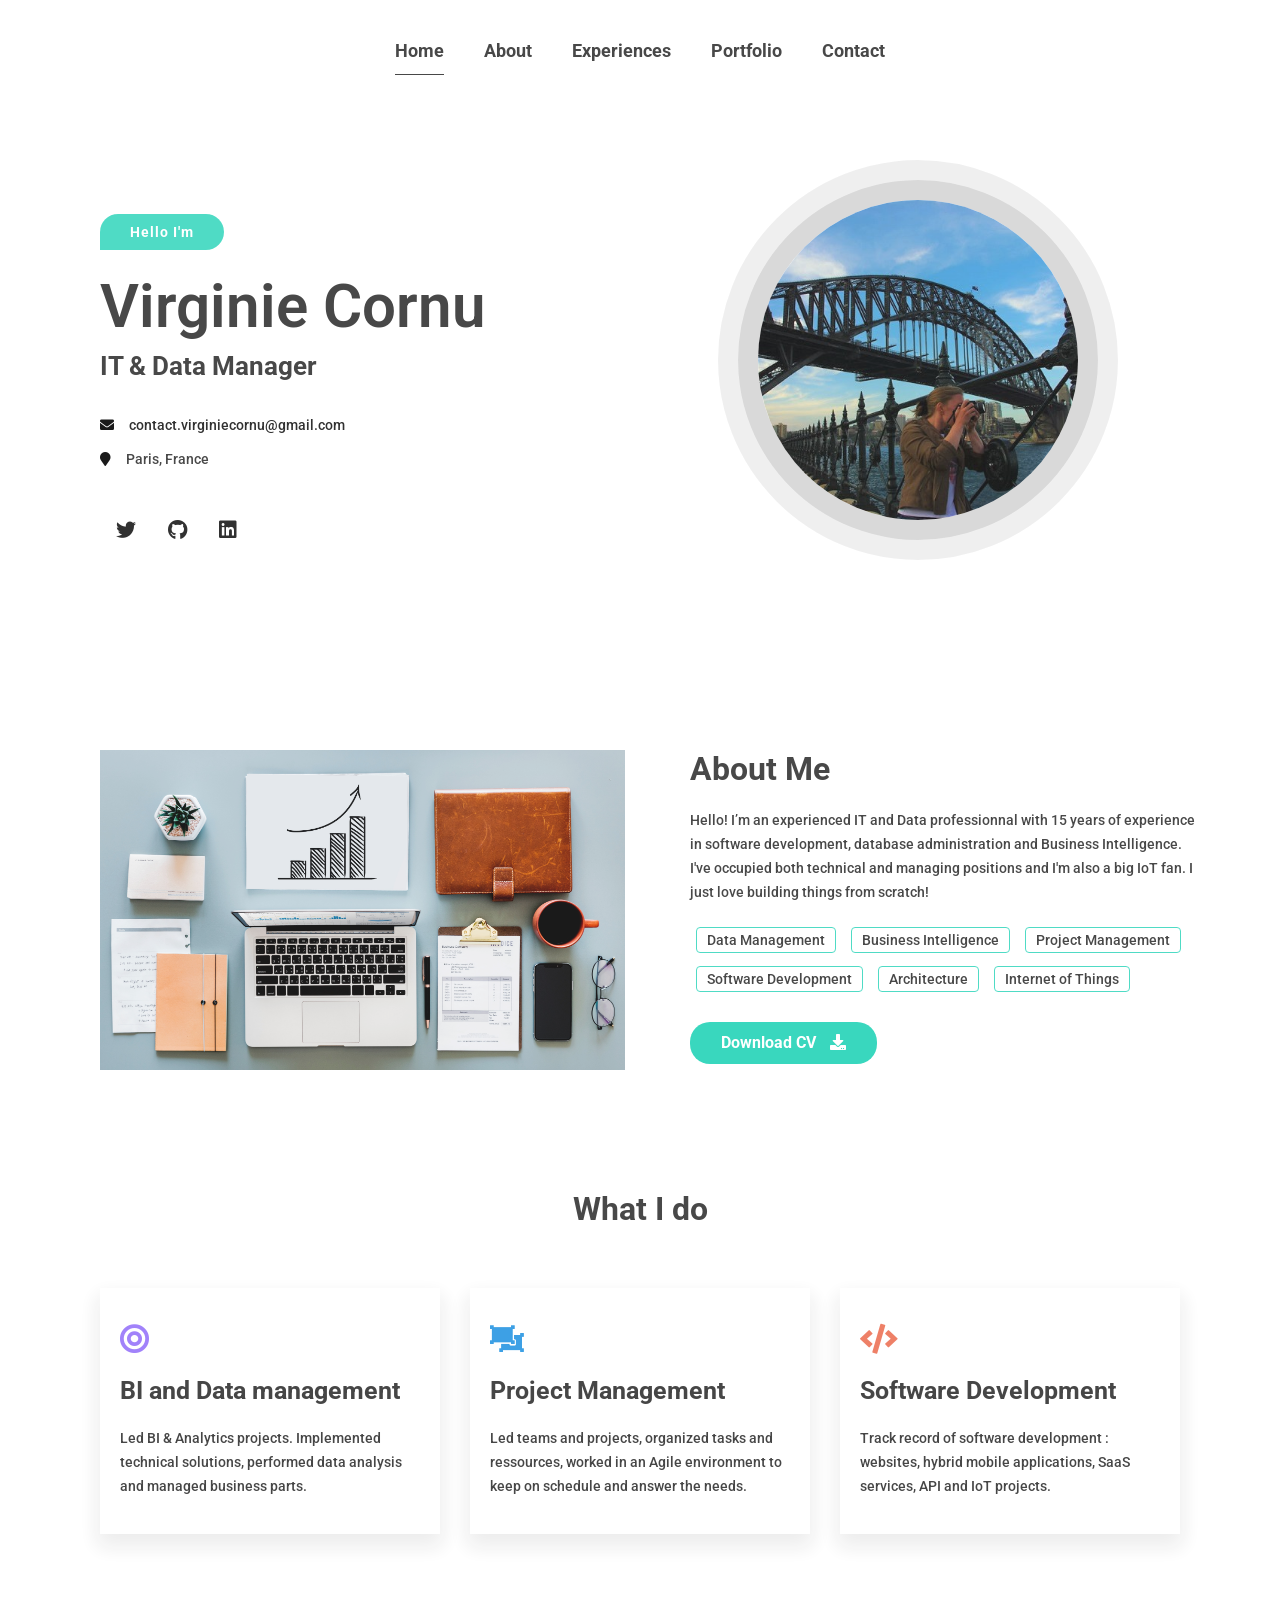
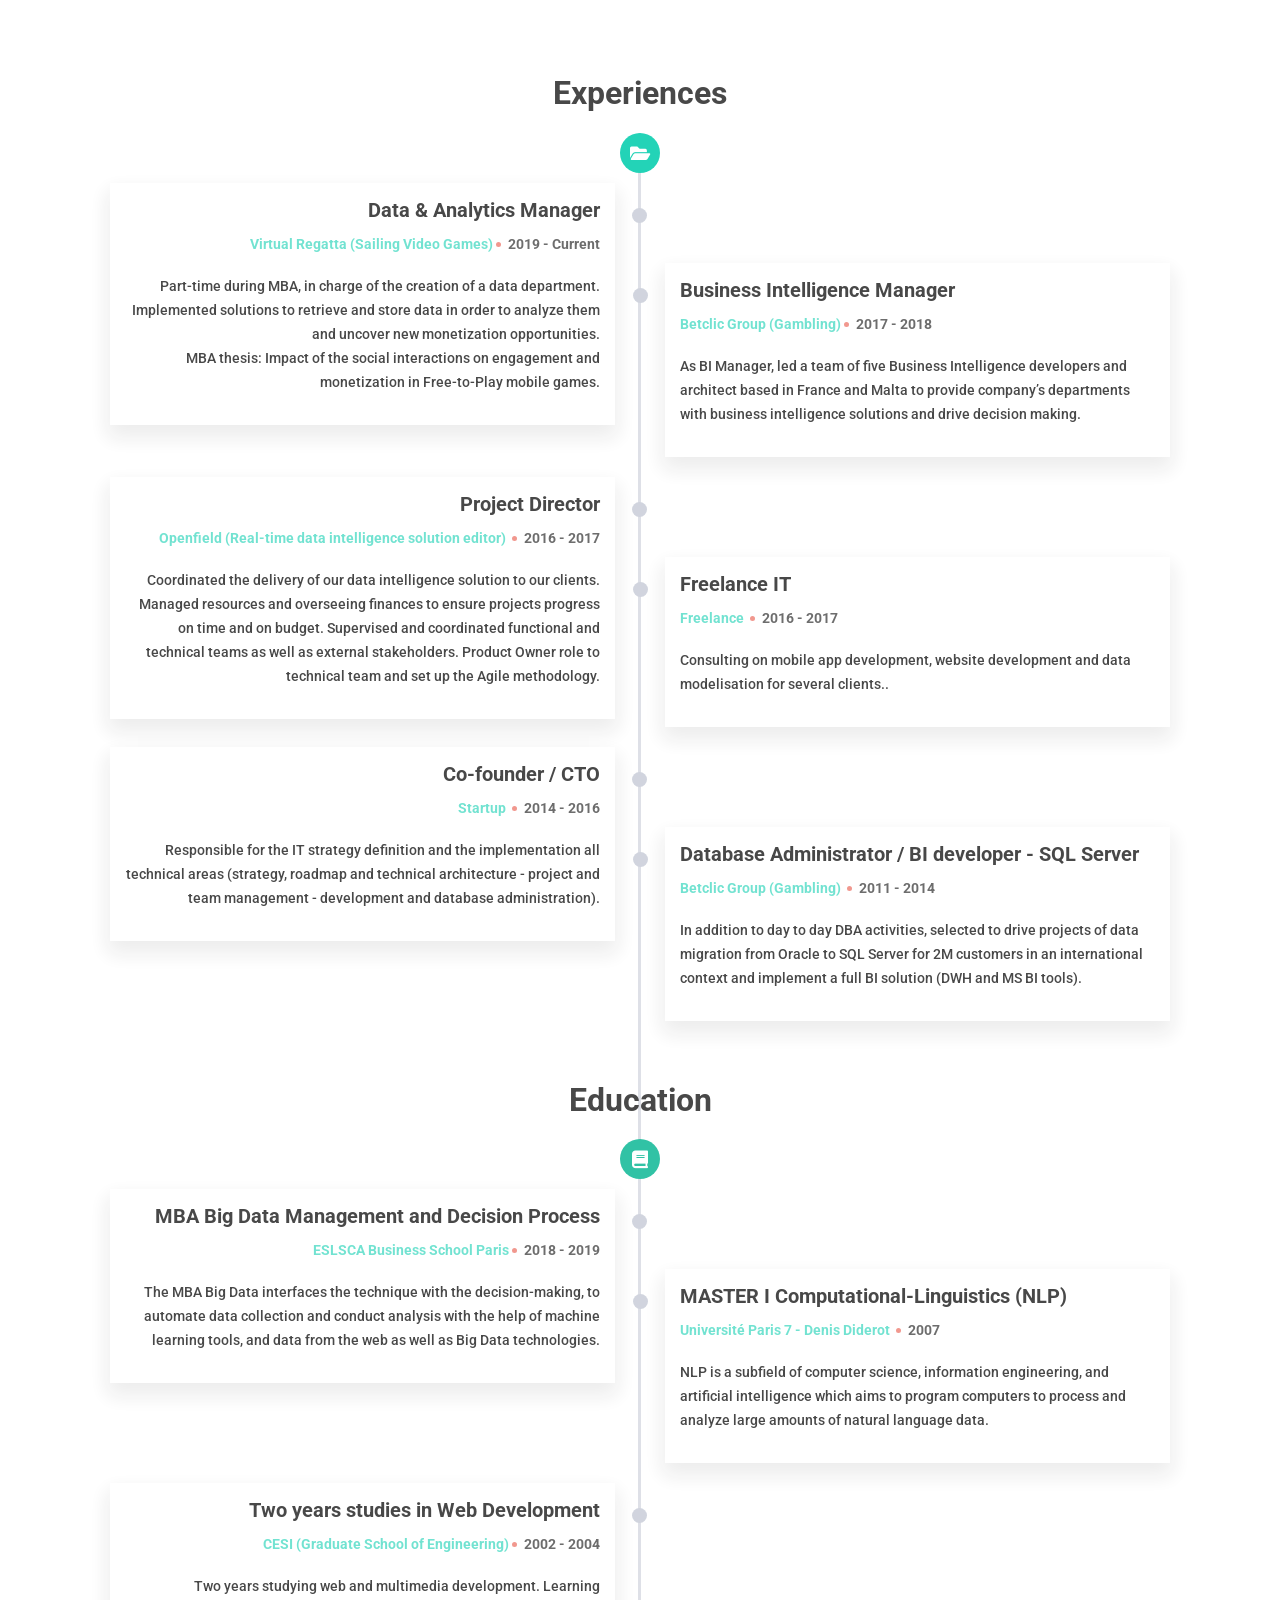
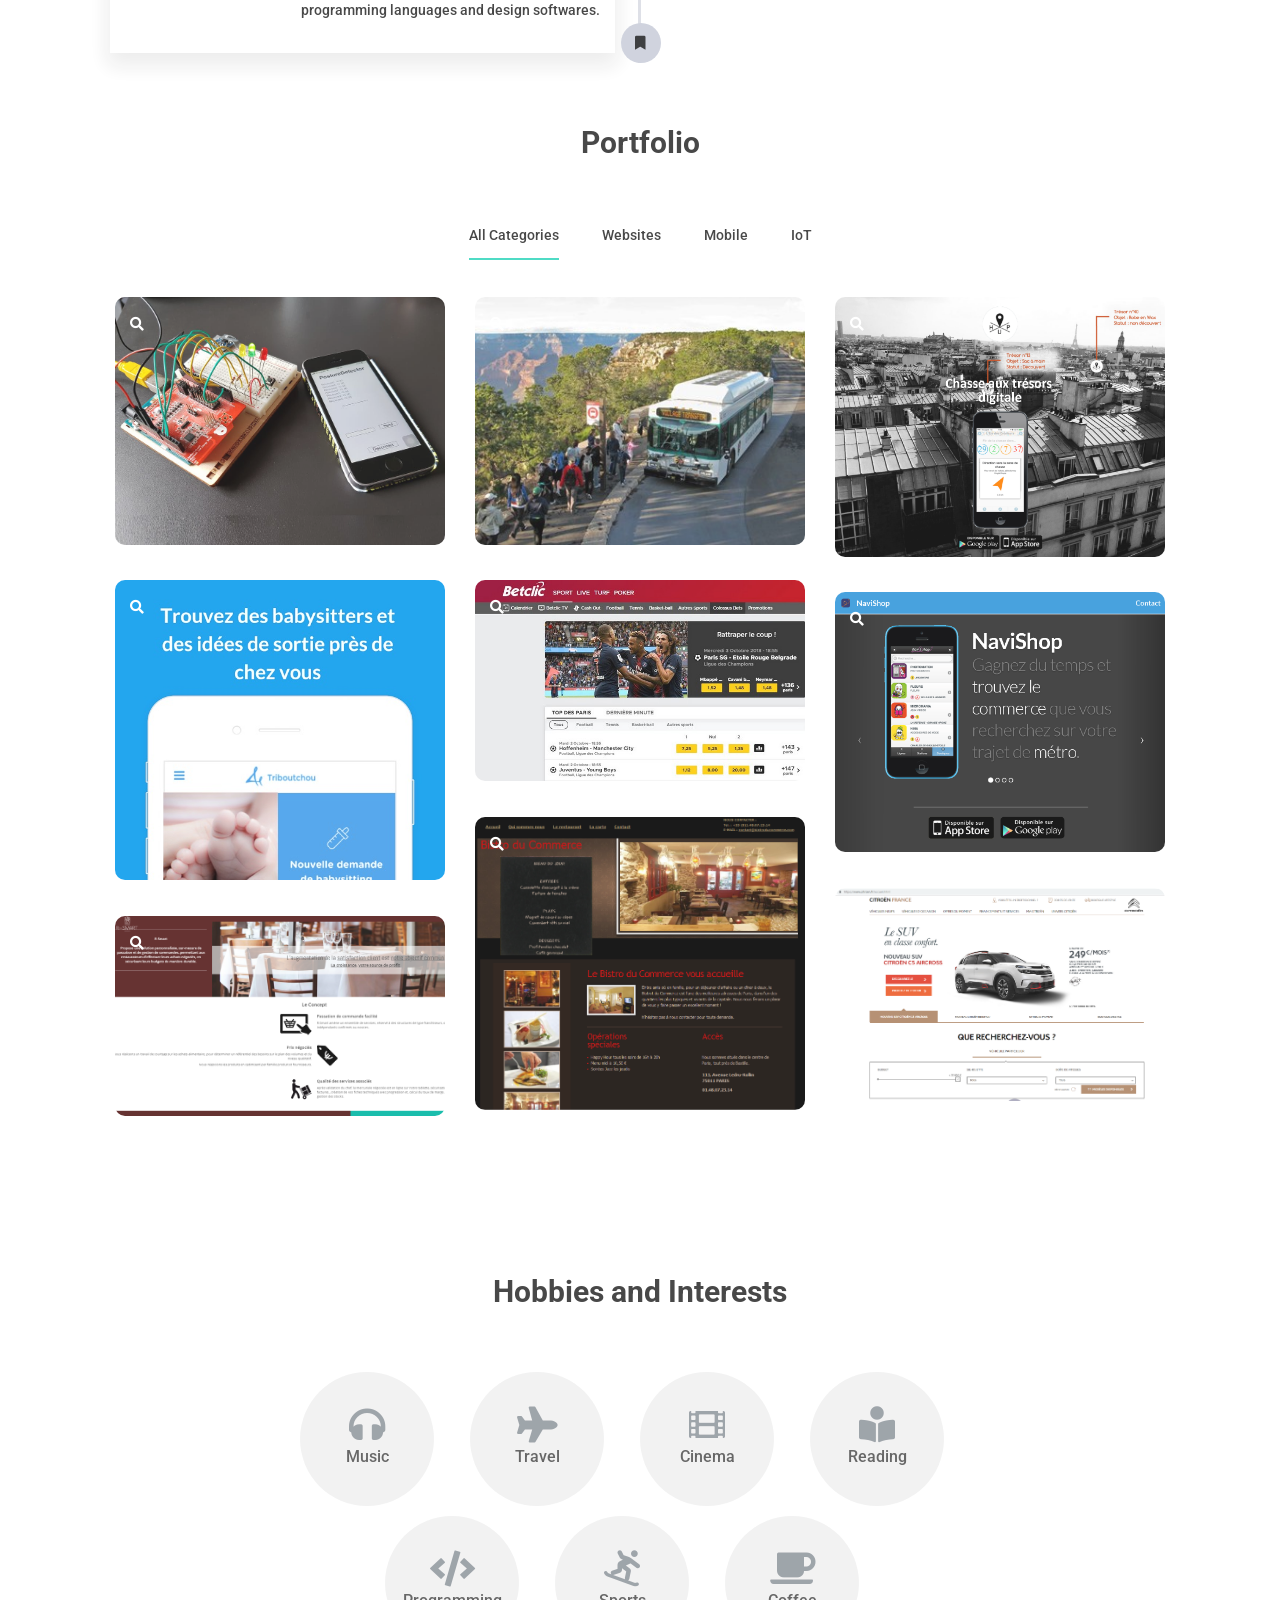
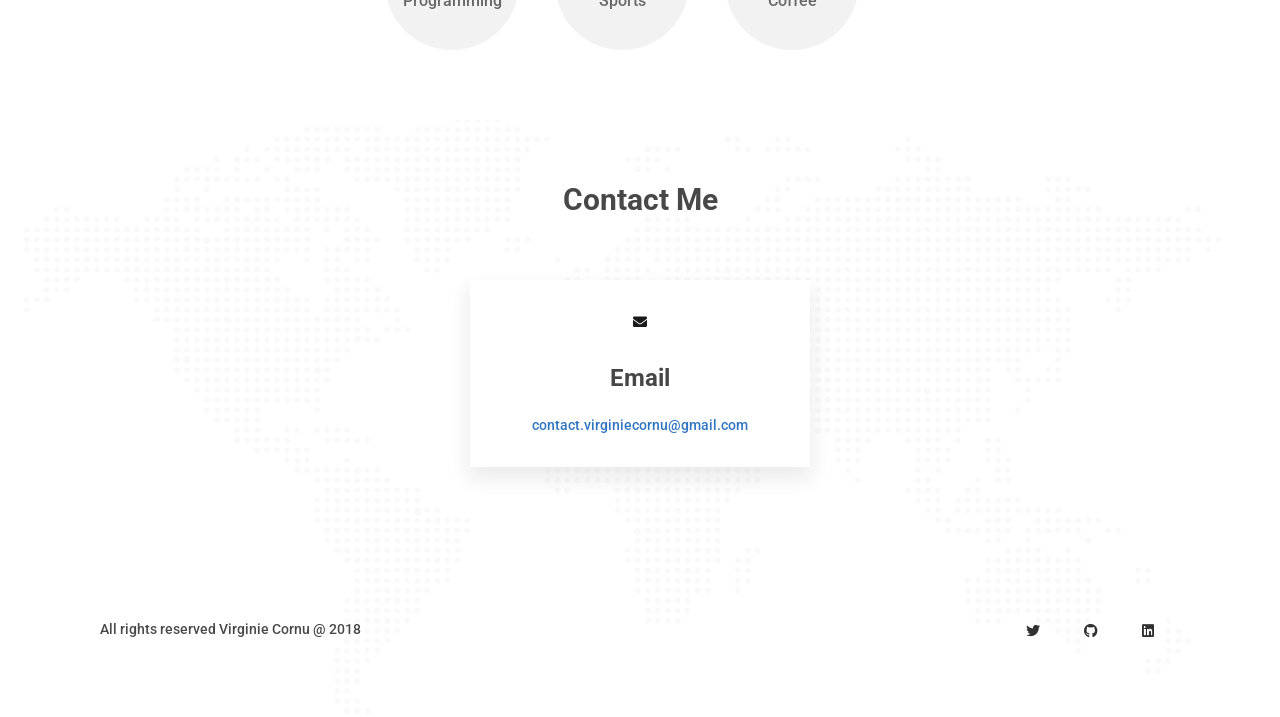
==== commit f09faf08: "Update index.html" ====
--- a/index.html
+++ b/index.html
@@ -198,7 +198,7 @@
                             <i class="fa fa-bullseye purple-color"></i>
                             <h3>BI and Data management</h3>
                             <p>
-                                Led BI & Analytics projects. Implemented solutions (DWH, ETL, cubes), performed data analysis and managed business parts (KPI definition, gouvernance).
+                                Led BI & Analytics projects. Implemented technical solutions, performed data analysis and managed business parts.
                             </p>
                         </div>
                     </div>
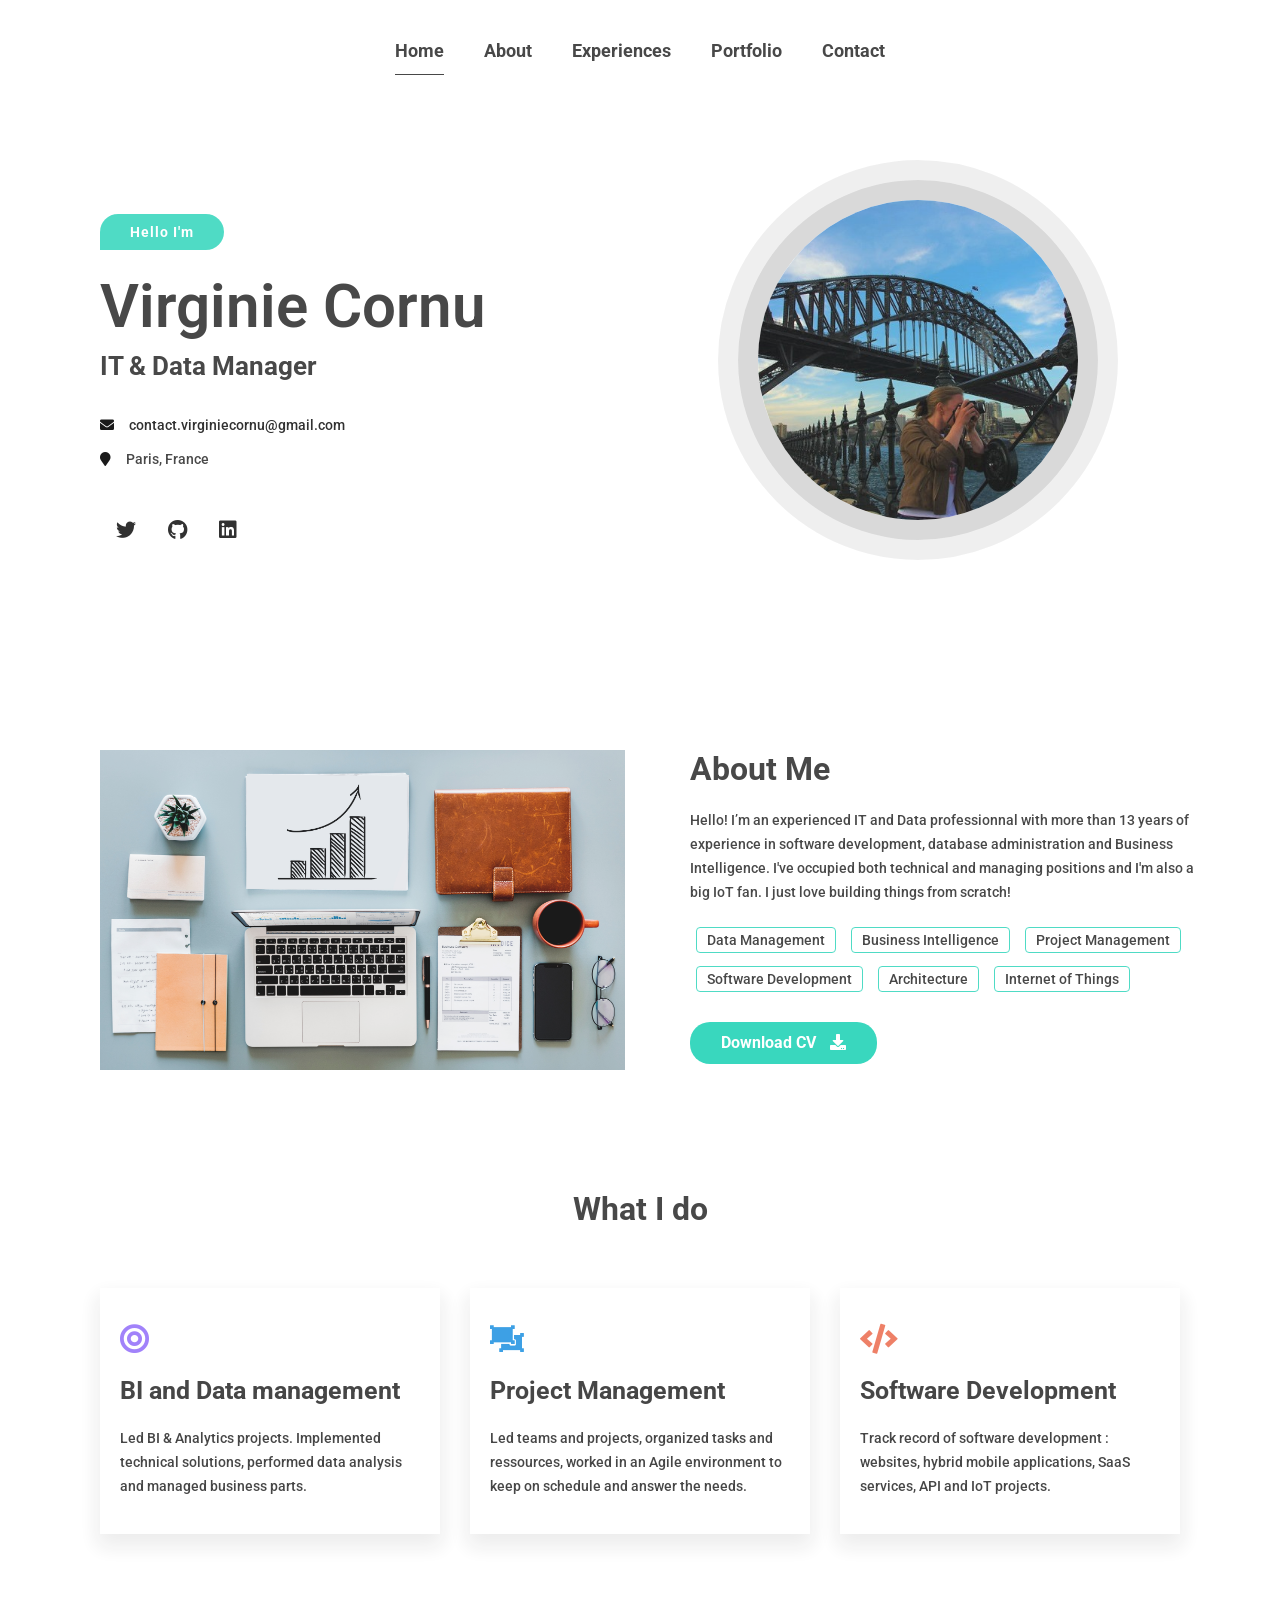
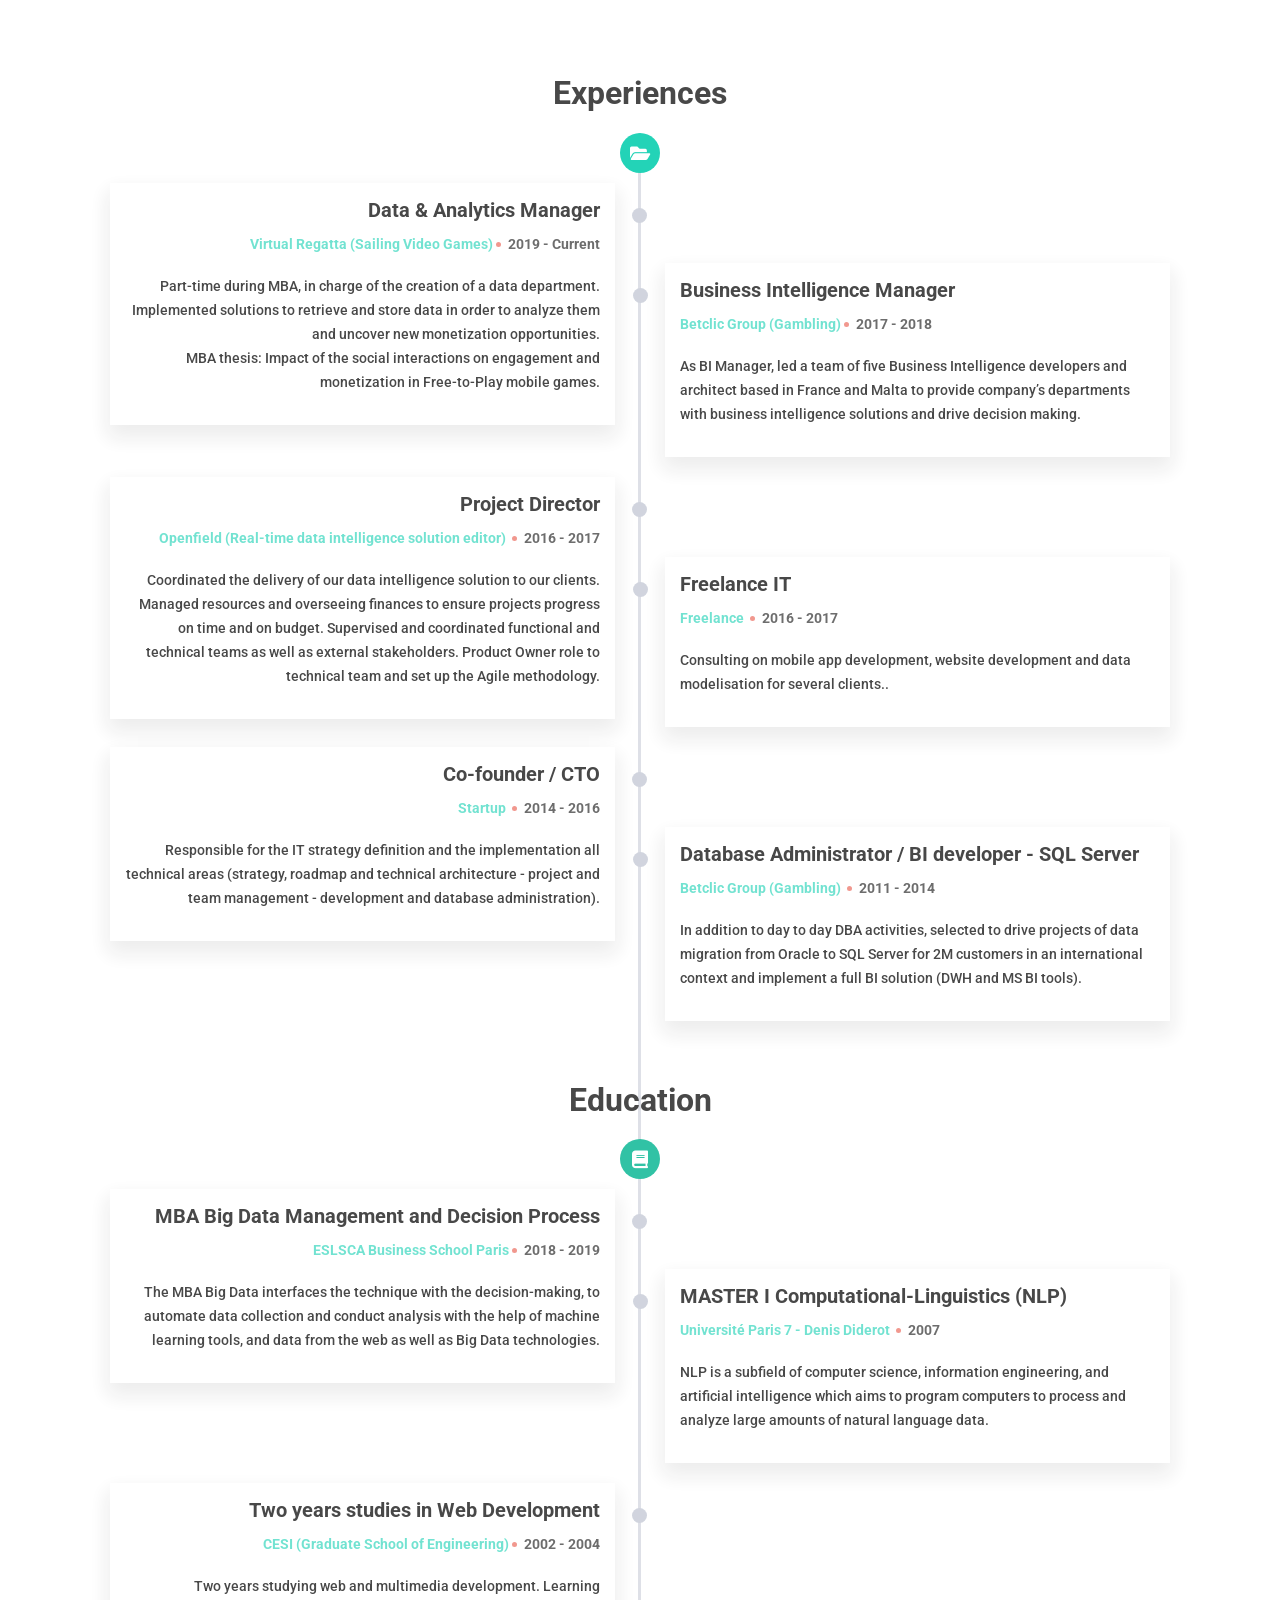
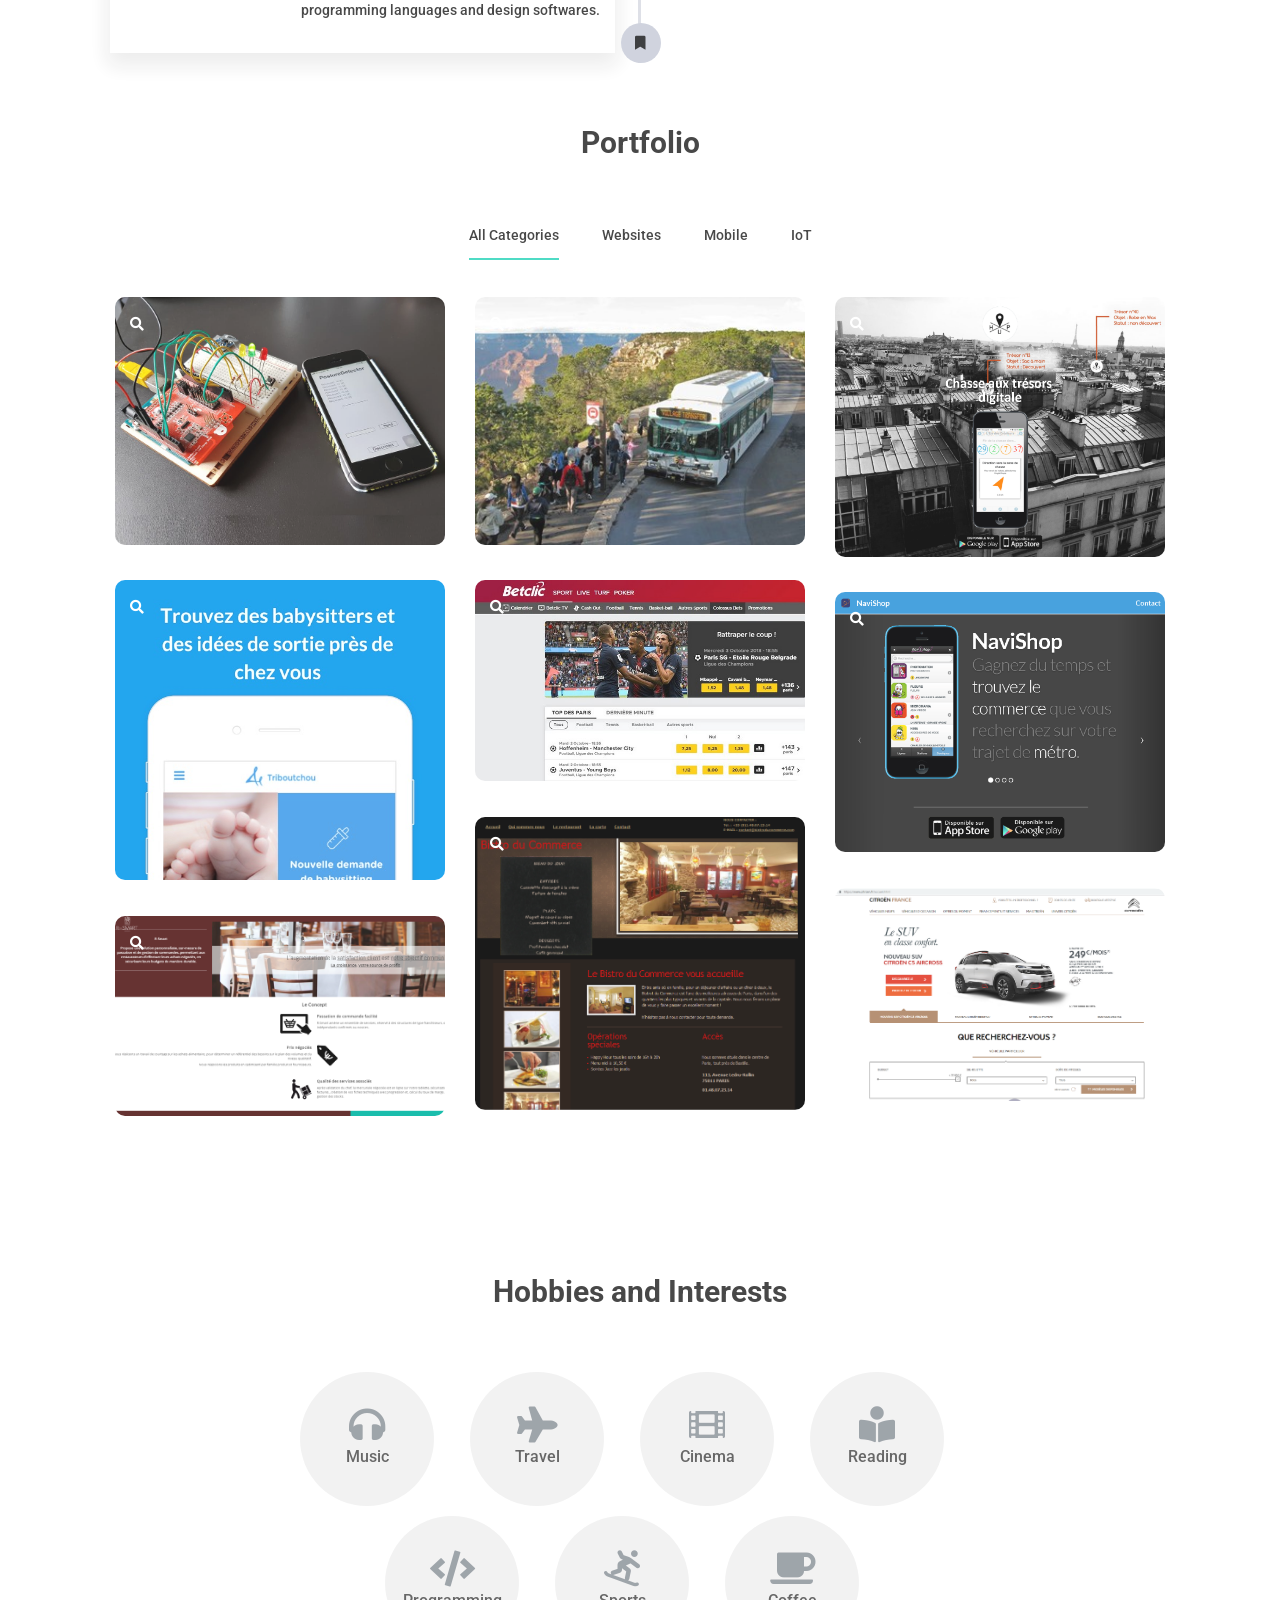
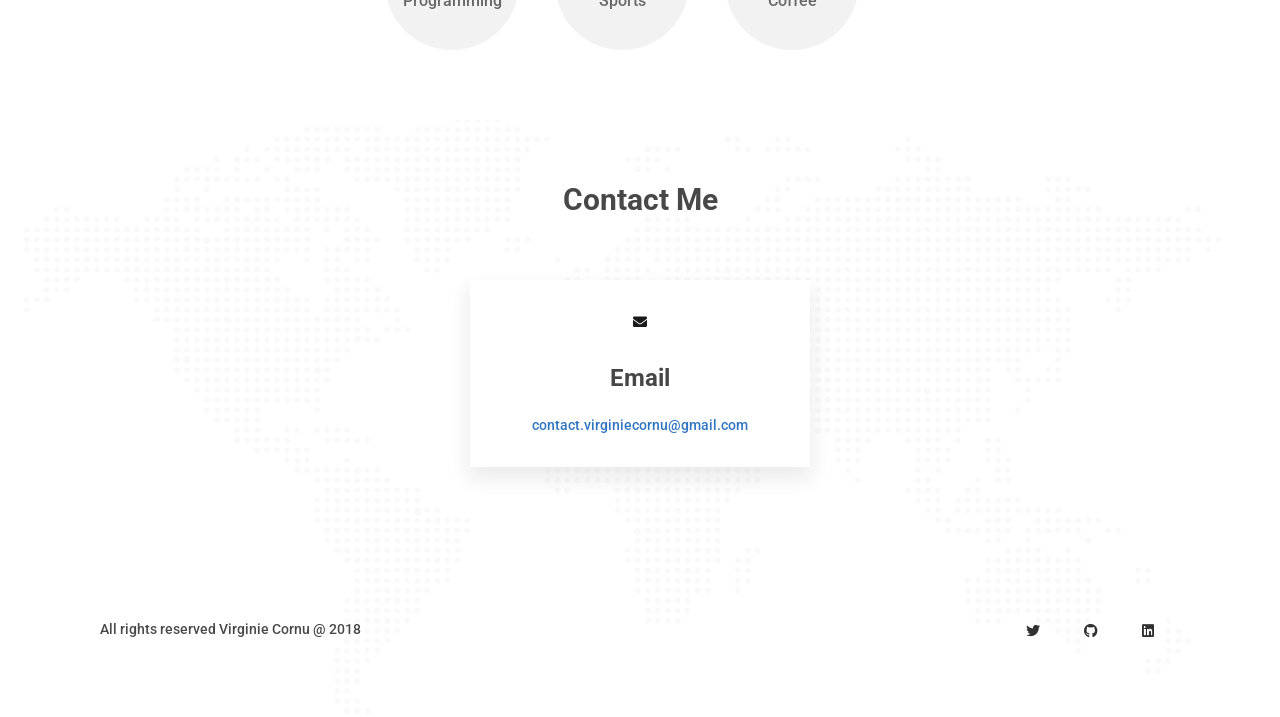
==== commit 611bb550: "Update intro" ====
--- a/index.html
+++ b/index.html
@@ -163,7 +163,7 @@
                         <div class="mh-about-inner">
                             <h2 class="wow fadeInUp" data-wow-duration="0.8s" data-wow-delay="0.1s">About Me</h2>
                             <p class="wow fadeInUp" data-wow-duration="0.8s" data-wow-delay="0.2s">Hello! I’m
-                            an experienced IT and Data professionnal with 15 years of experience in software development, database administration
+                            an experienced IT and Data professionnal with more than 13 years of experience in software development, database administration
 							and Business Intelligence. I've occupied both technical and managing positions and I'm also a big IoT fan.  I just love building things from scratch!</p>
                            <div class="mh-about-tag wow fadeInUp" data-wow-duration="0.8s" data-wow-delay="0.3s">
 								<ul>
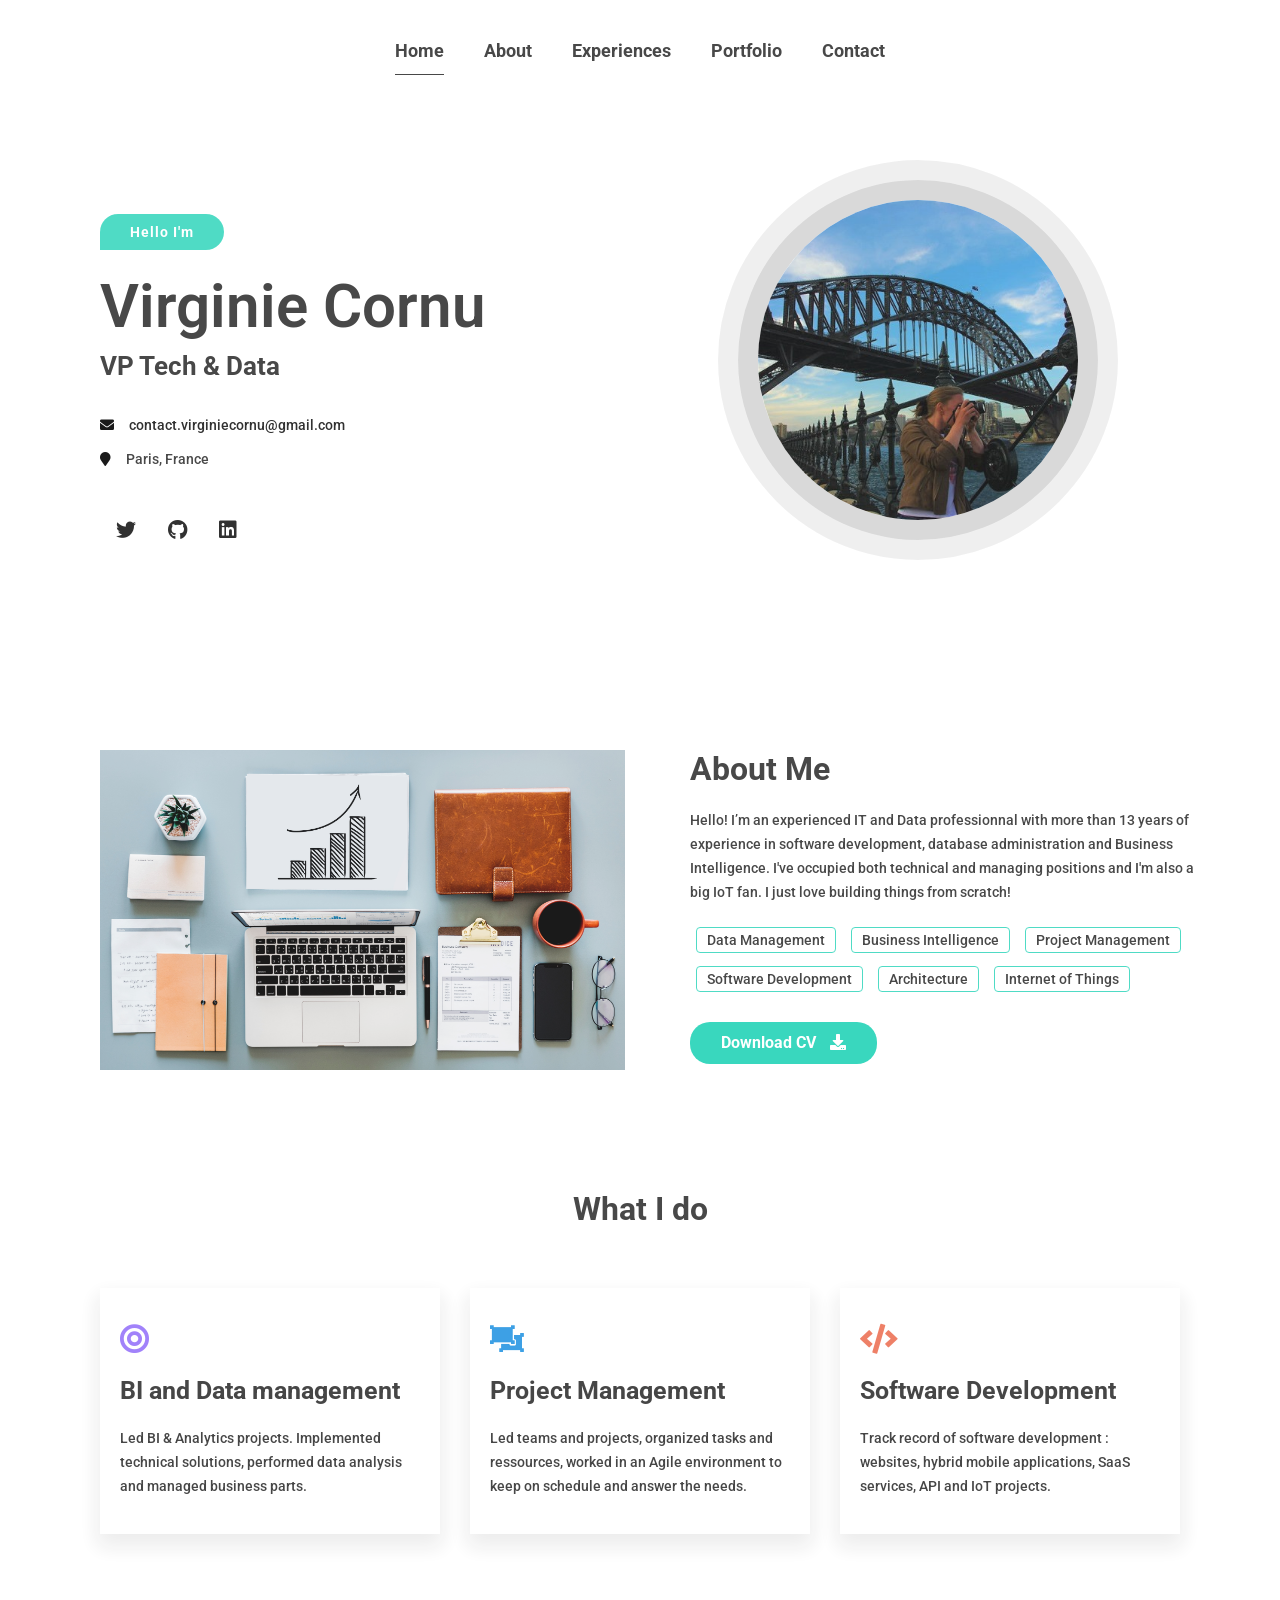
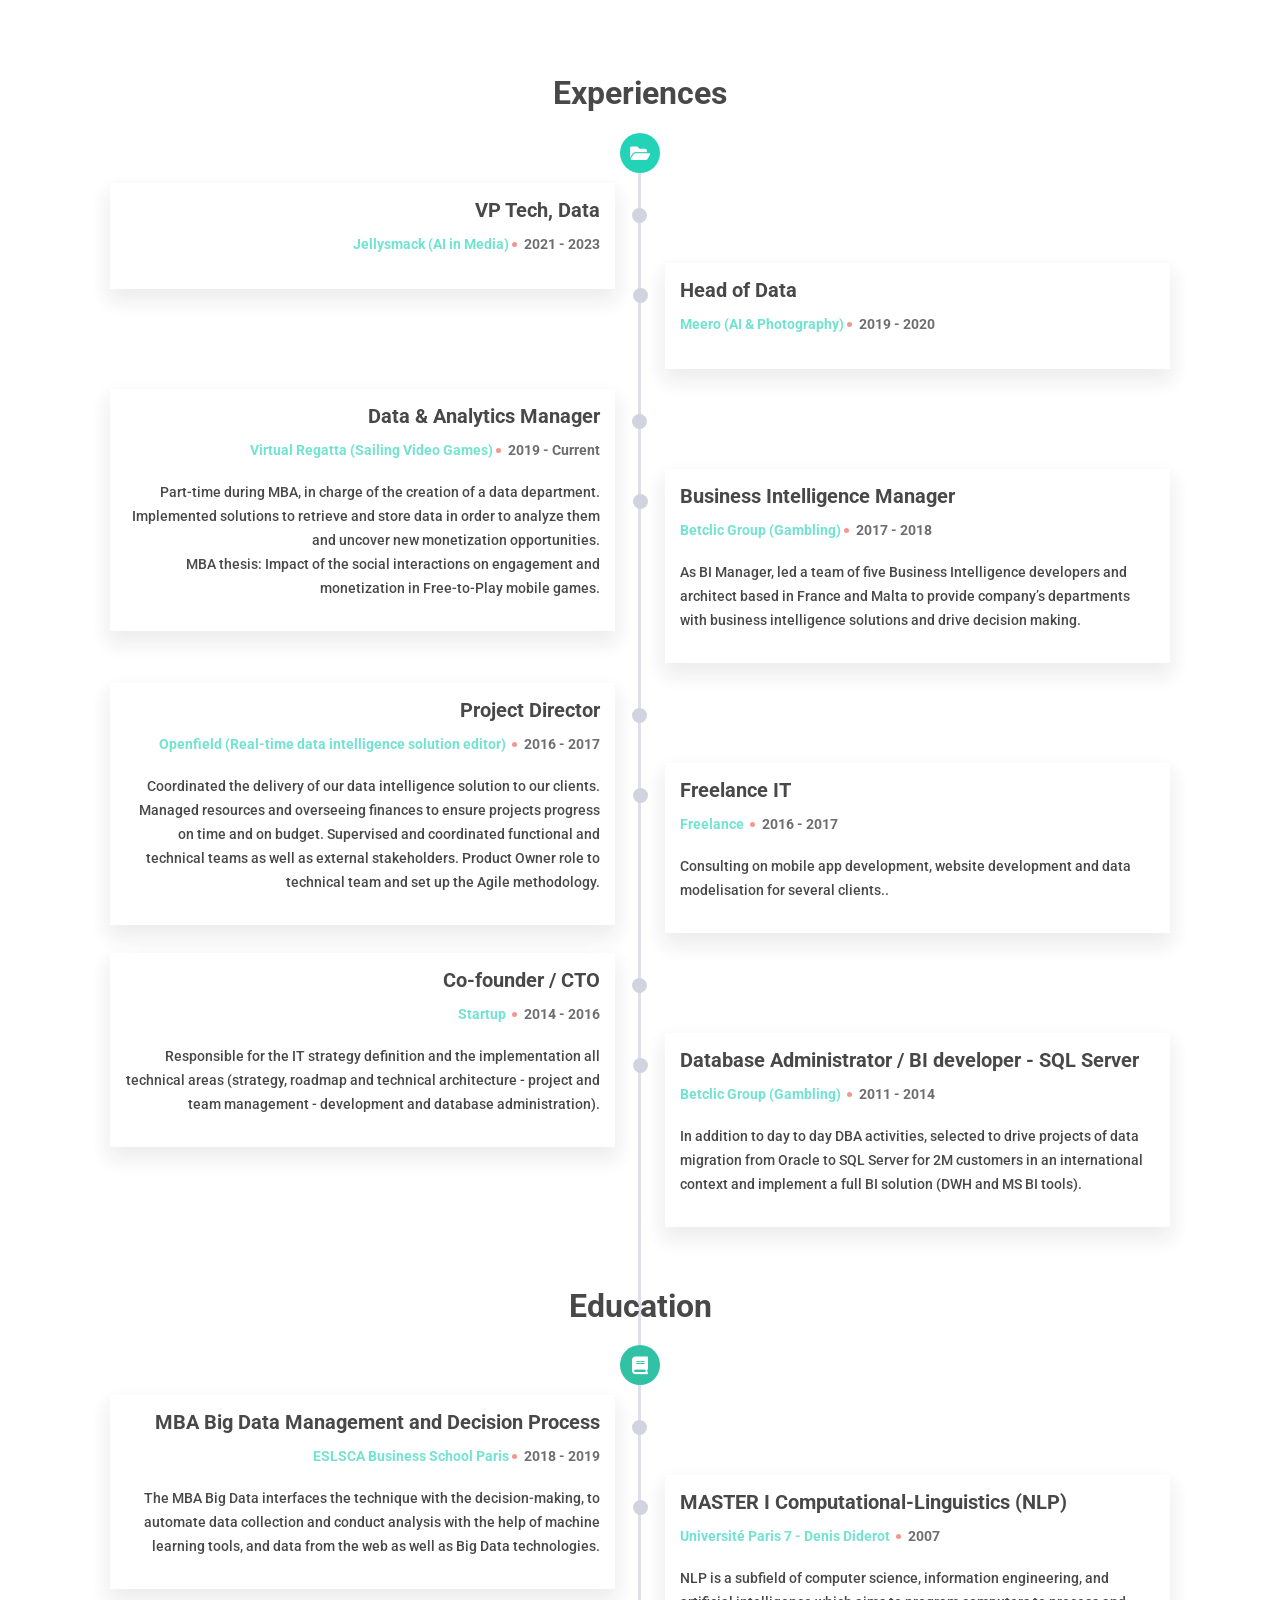
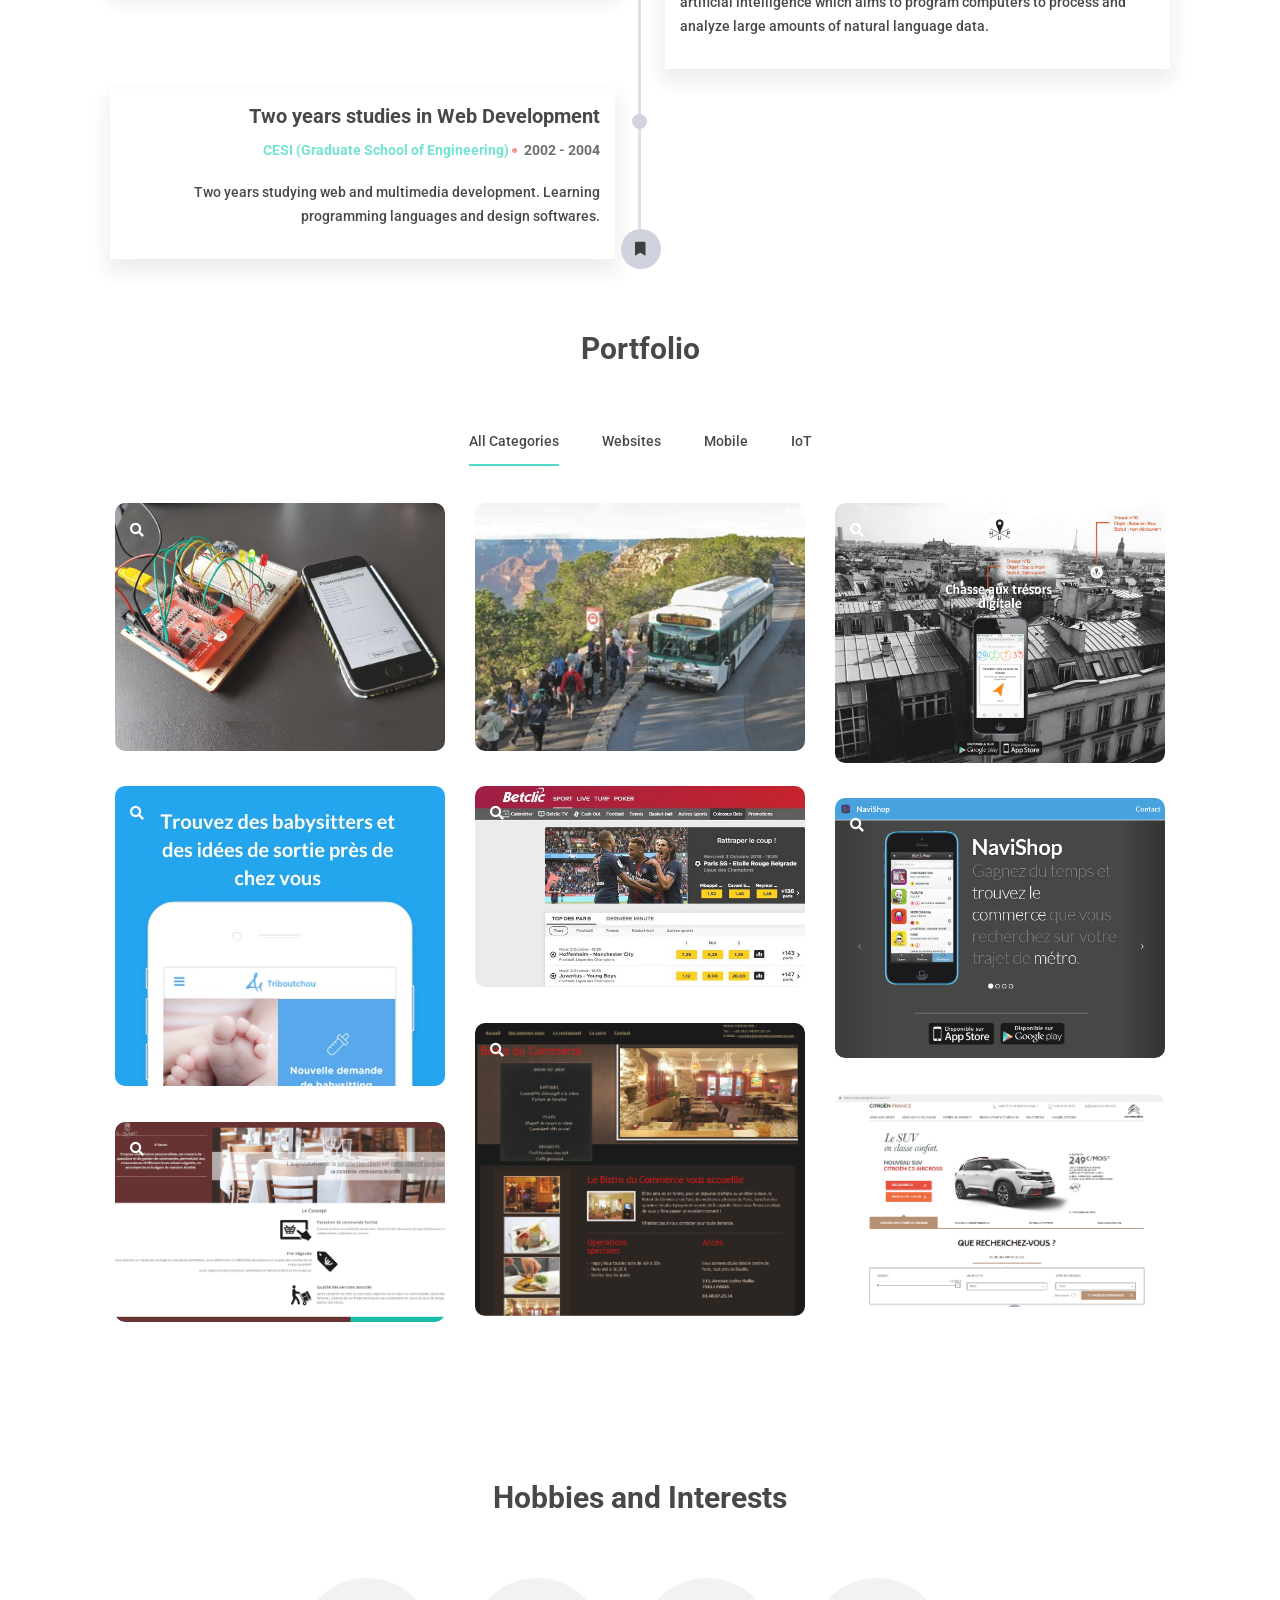
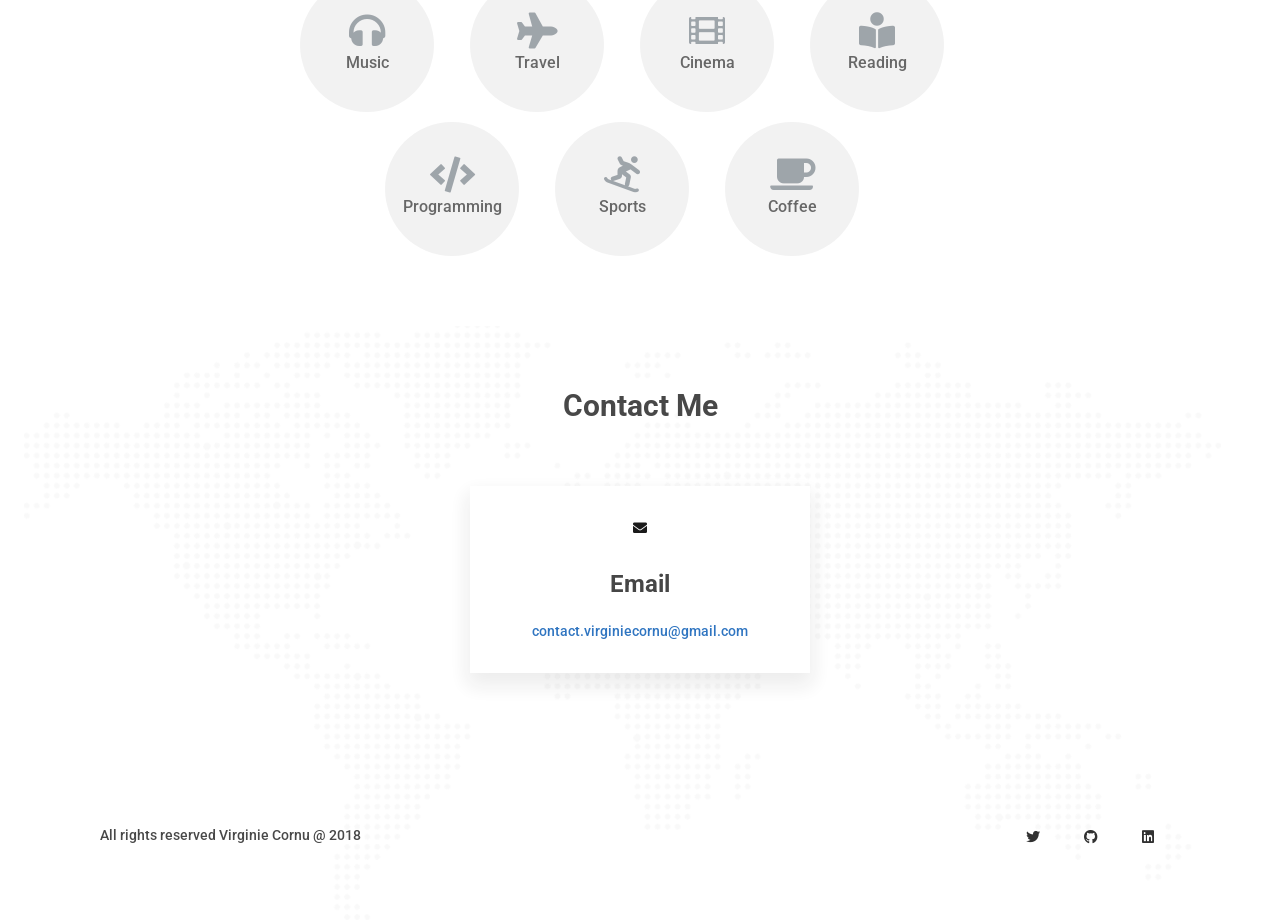
==== commit c89dc799: "Update index.html Updated experience timeline" ====
--- a/index.html
+++ b/index.html
@@ -120,7 +120,7 @@
                                 </div>
 
                                 <h2 class="wow fadeInUp" data-wow-duration="0.8s" data-wow-delay="0.2s">Virginie Cornu</h2>
-                                <h4 class="wow fadeInUp" data-wow-duration="0.8s" data-wow-delay="0.3s">IT & Data Manager</h4>
+                                <h4 class="wow fadeInUp" data-wow-duration="0.8s" data-wow-delay="0.3s">VP Tech & Data</h4>
 
                                 <ul>
                                     <li class="wow fadeInUp" data-wow-duration="0.8s" data-wow-delay="0.4s"><i class="fa fa-envelope"></i><a href="mailto:">contact.virginiecornu@gmail.com</a></li>
@@ -326,6 +326,34 @@
 
 
 								<div class="timeline-post timeline-post-left wow fadeInUp" data-wow-duration="0.8s" data-wow-delay="0.3s">
+									<div class="timeline-post-content-holder">
+										<div class="timeline-post-icon"></div>
+										<div class="timeline-post-title">
+											<h5>VP Tech, Data</h5>
+										</div>
+										<div class="timeline-post-subtitle">
+											<p><span>Jellysmack (AI in Media)</span><span class="timeline-duration">2021 - 2023</span></p>
+										</div>
+										<div class="timeline-post-content">
+											<p></p>
+										</div>
+									</div>
+								</div>
+								<div class="timeline-post timeline-post-right wow fadeInUp" data-wow-duration="0.8s" data-wow-delay="0.3s">
+									<div class="timeline-post-content-holder">
+										<div class="timeline-post-icon"></div>
+										<div class="timeline-post-title">
+											<h5>Head of Data</h5>
+										</div>
+										<div class="timeline-post-subtitle">
+											<p><span>Meero (AI & Photography)</span><span class="timeline-duration">2019 - 2020</span></p>
+										</div>
+										<div class="timeline-post-content">
+											<p></p>
+										</div>
+									</div>
+								</div>
+							<div class="timeline-post timeline-post-left wow fadeInUp" data-wow-duration="0.8s" data-wow-delay="0.3s">
 									<div class="timeline-post-content-holder">
 										<div class="timeline-post-icon"></div>
 										<div class="timeline-post-title">
